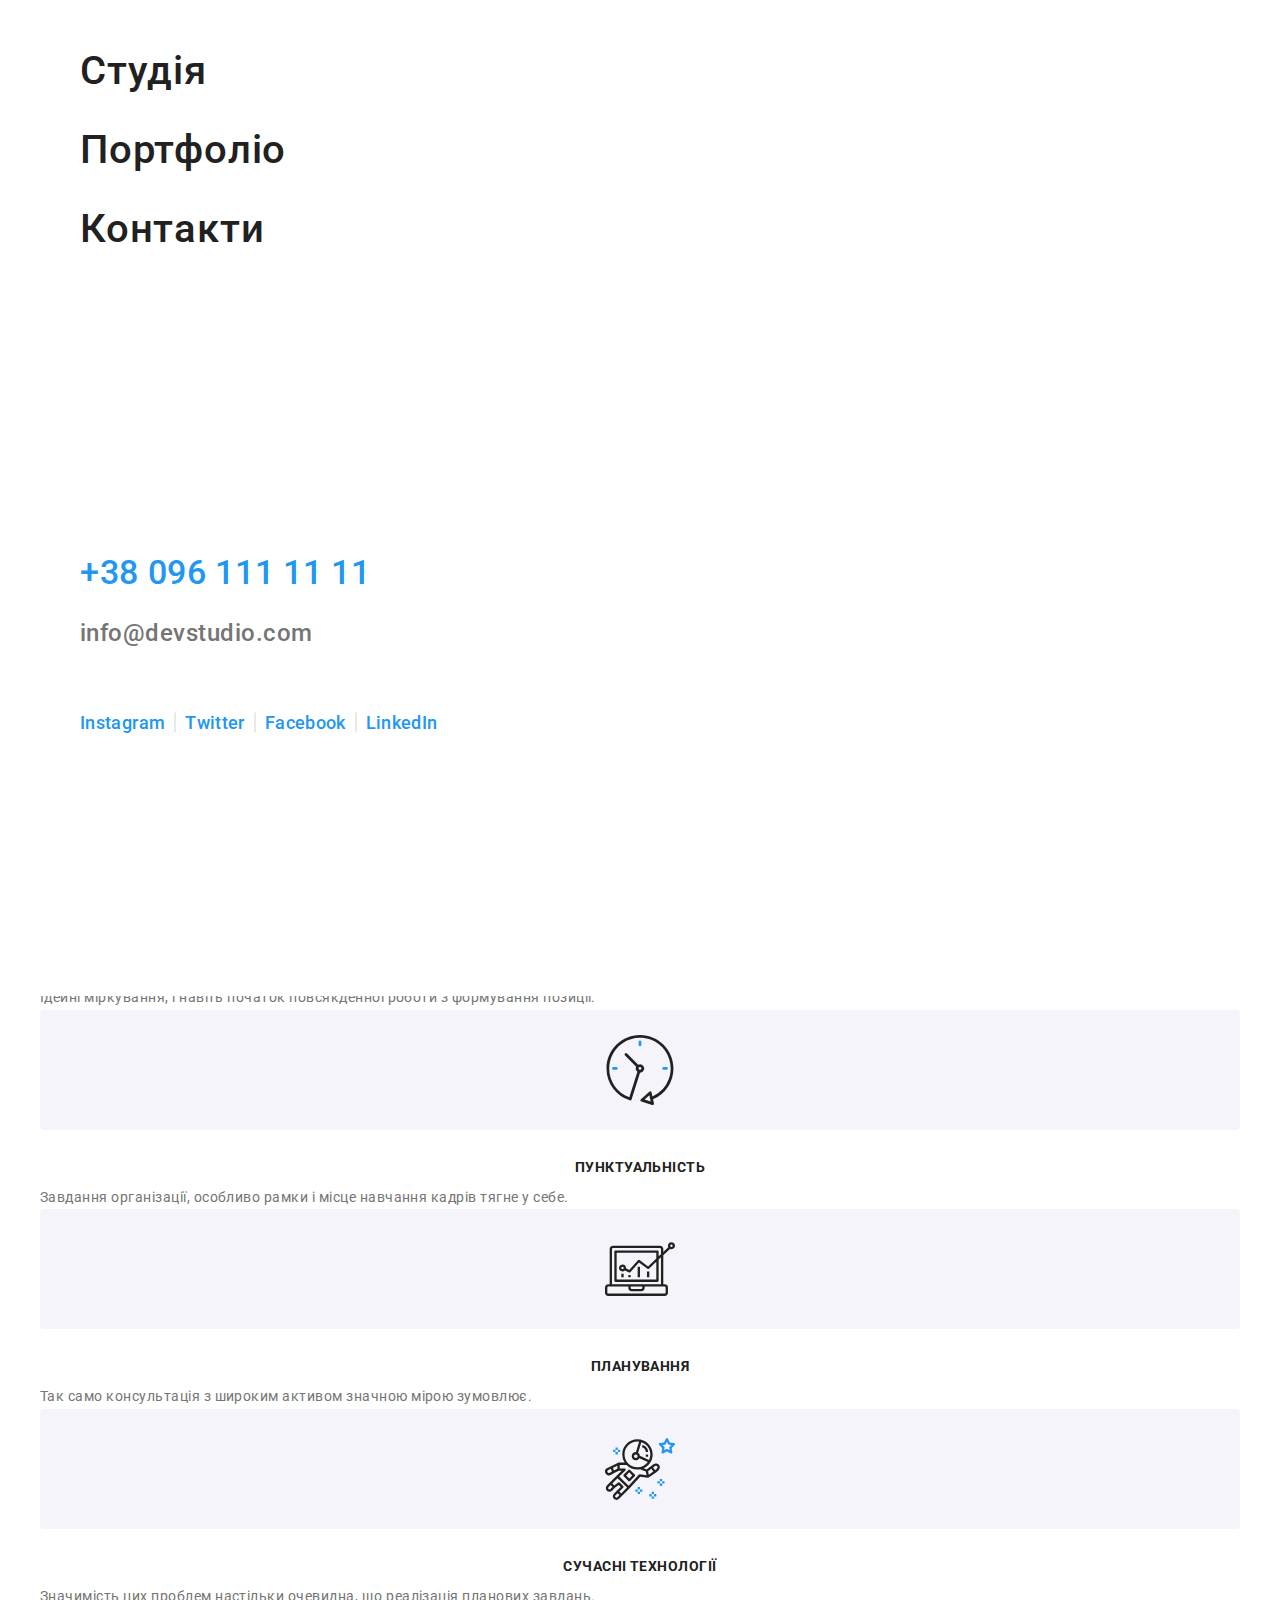
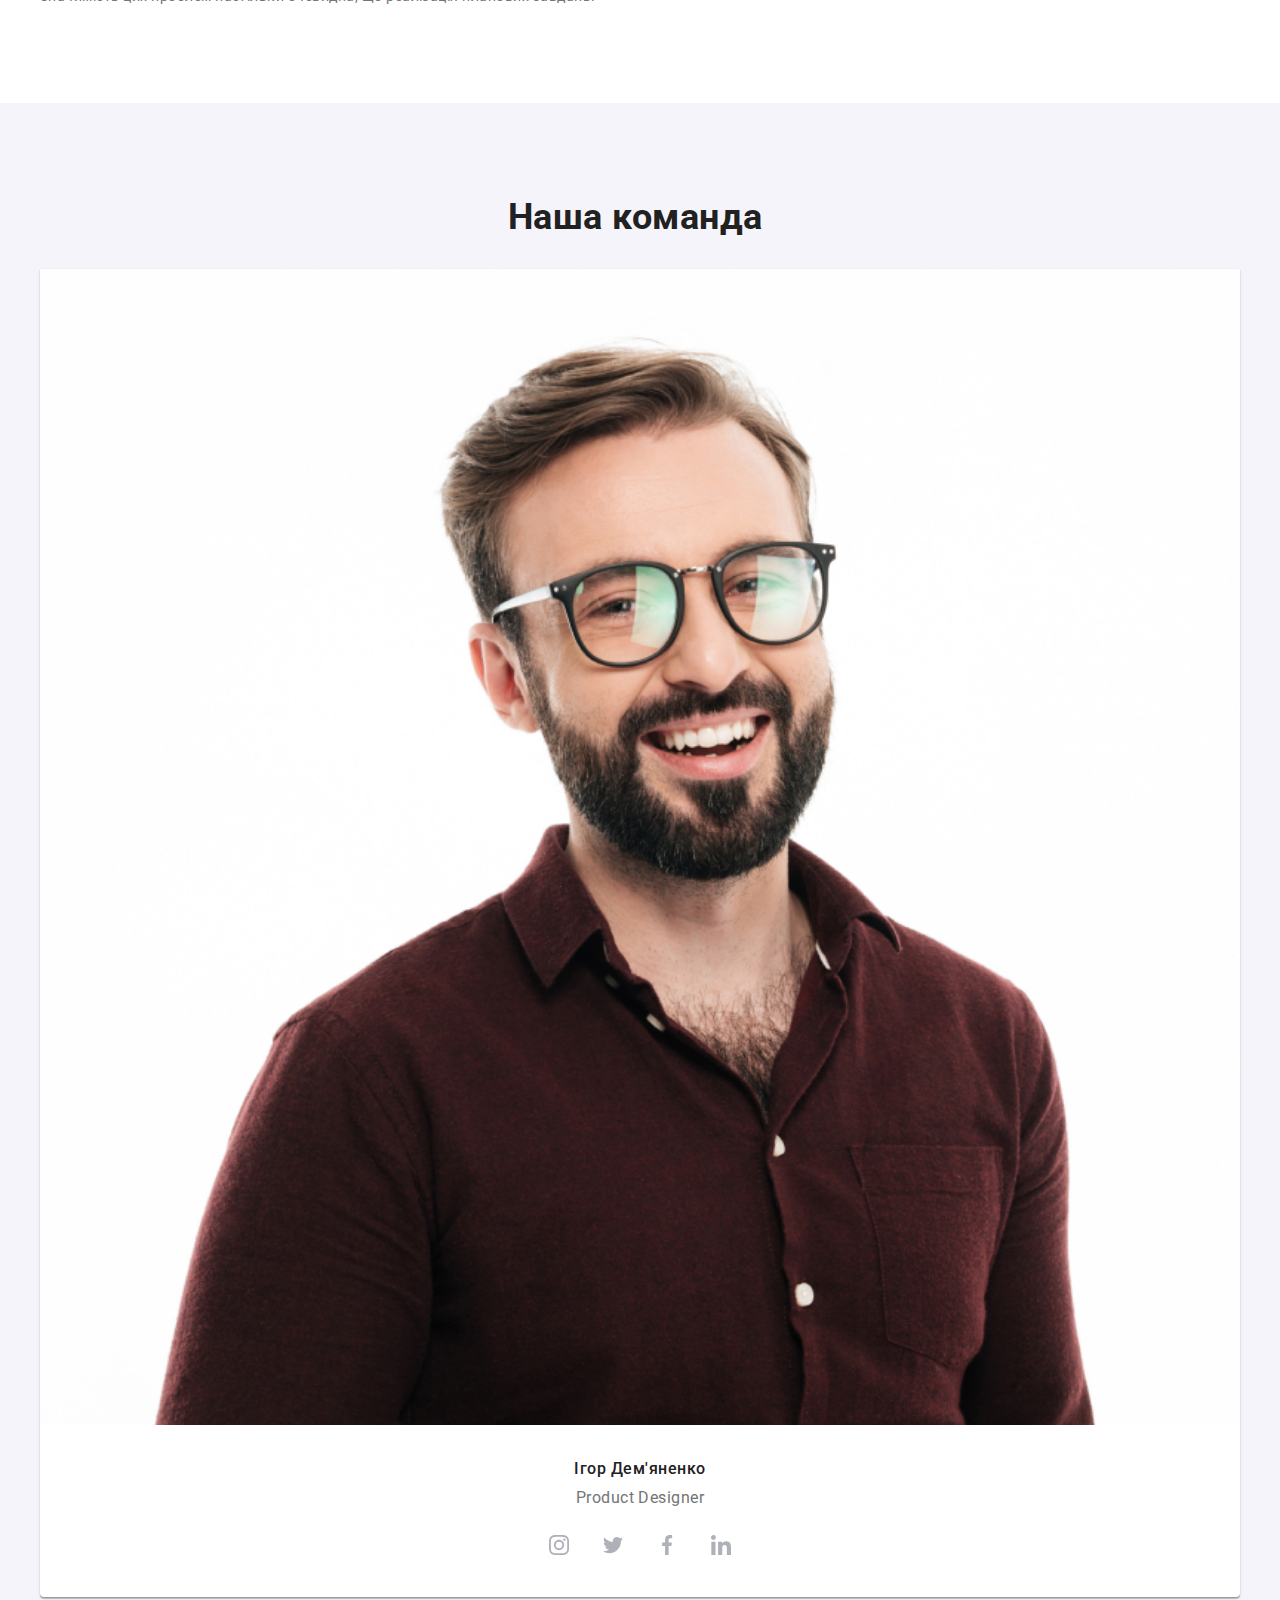
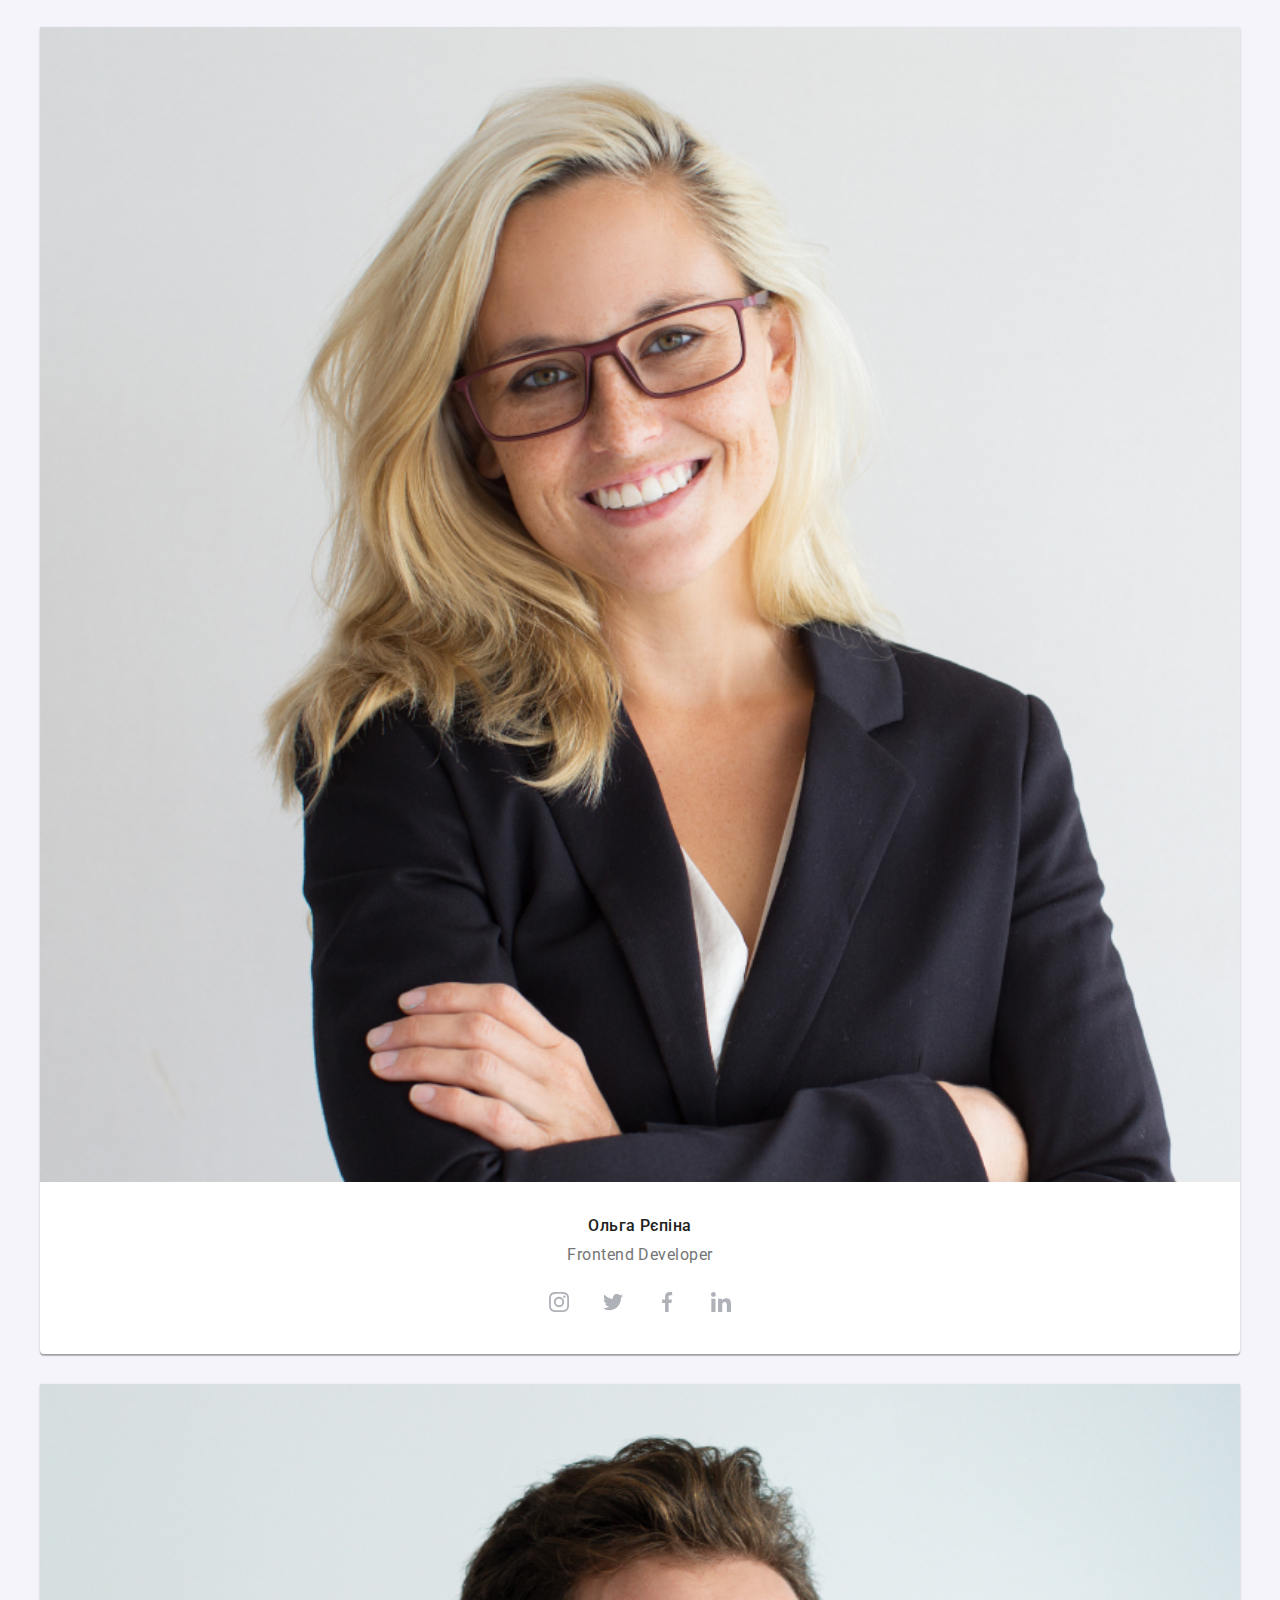
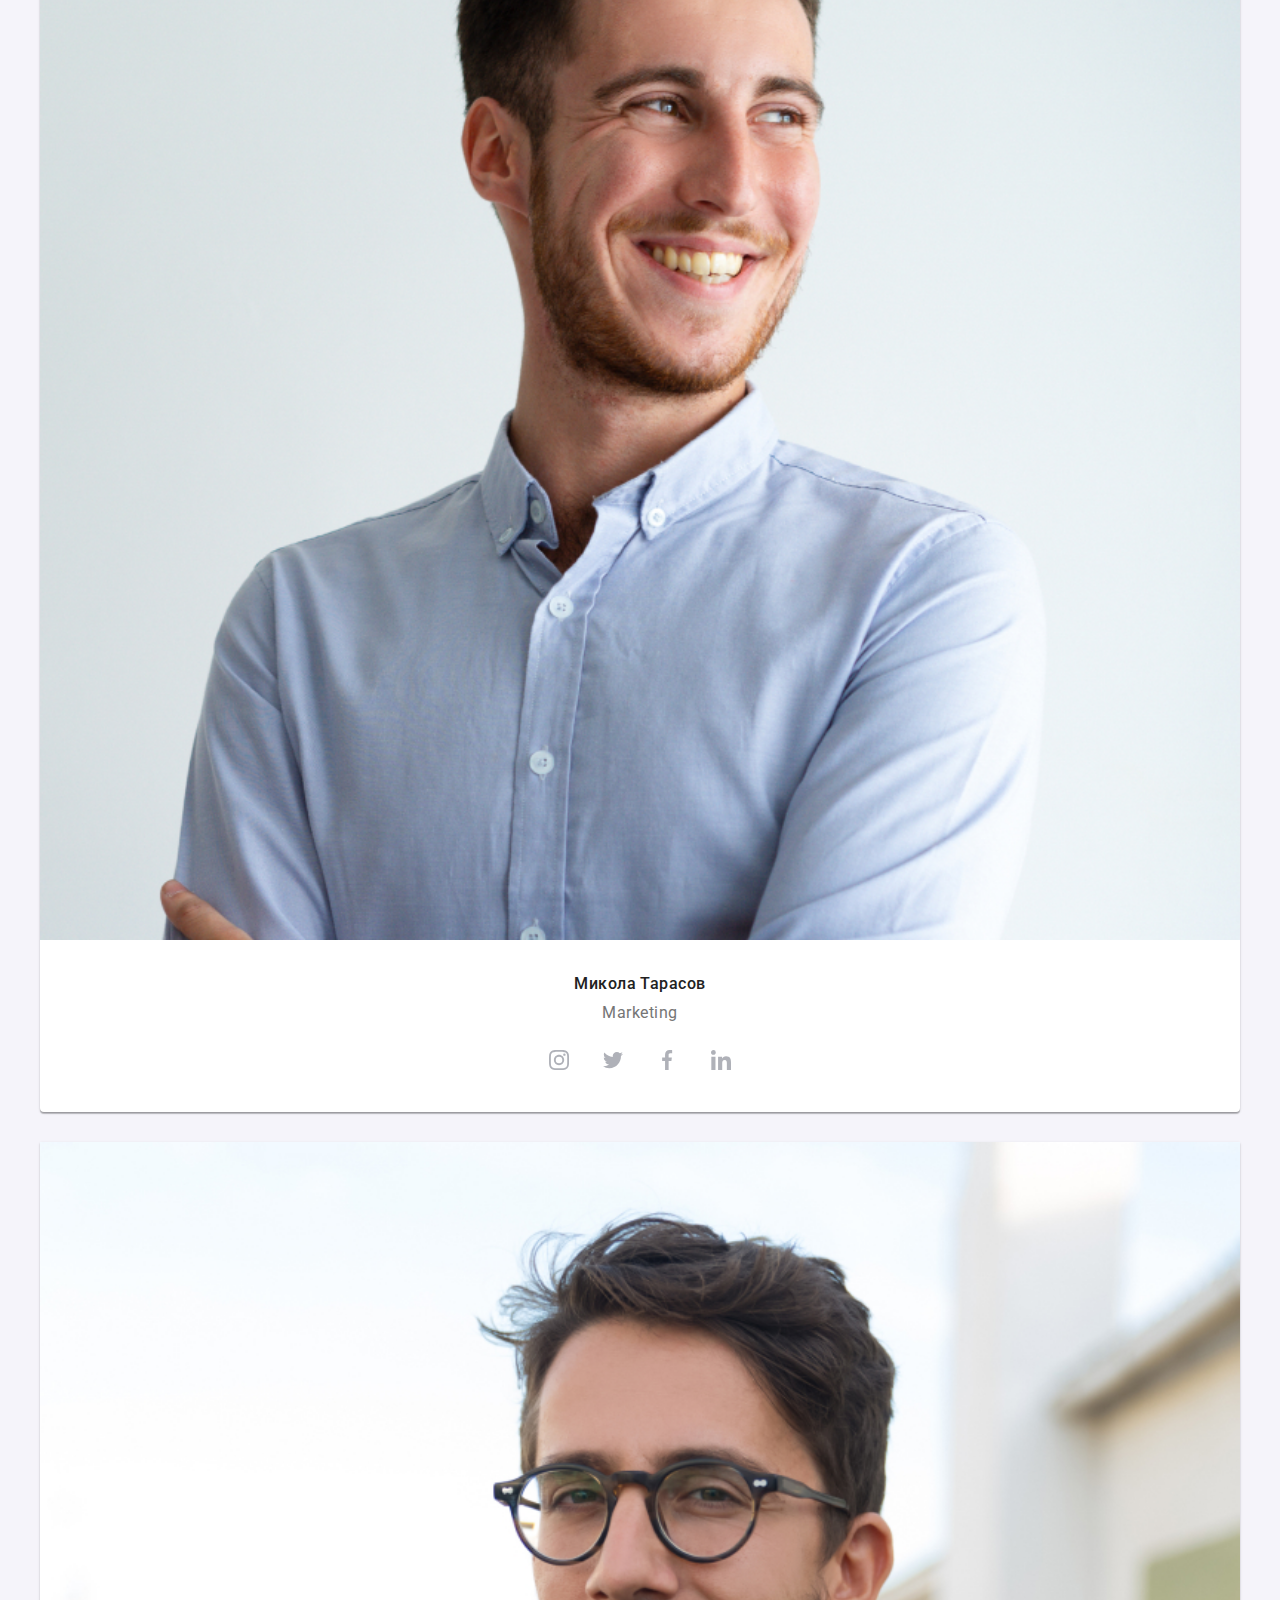
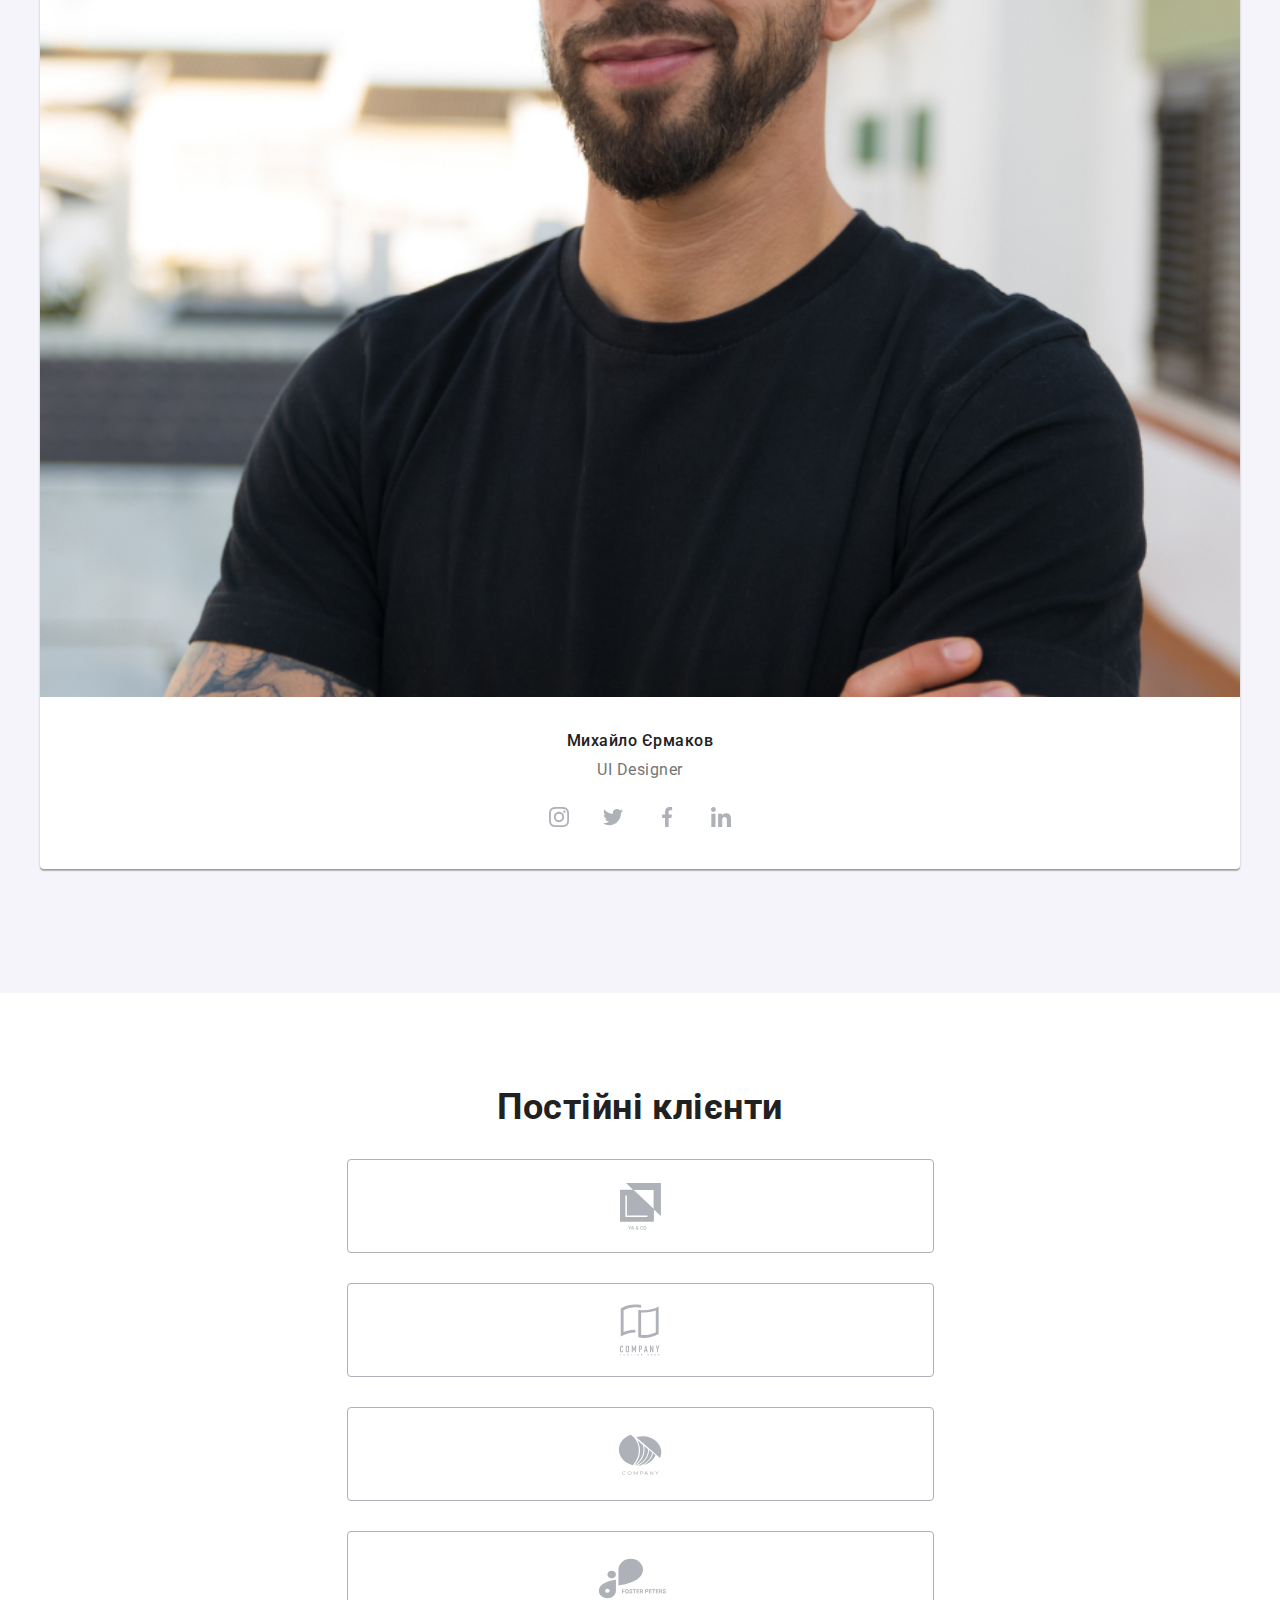
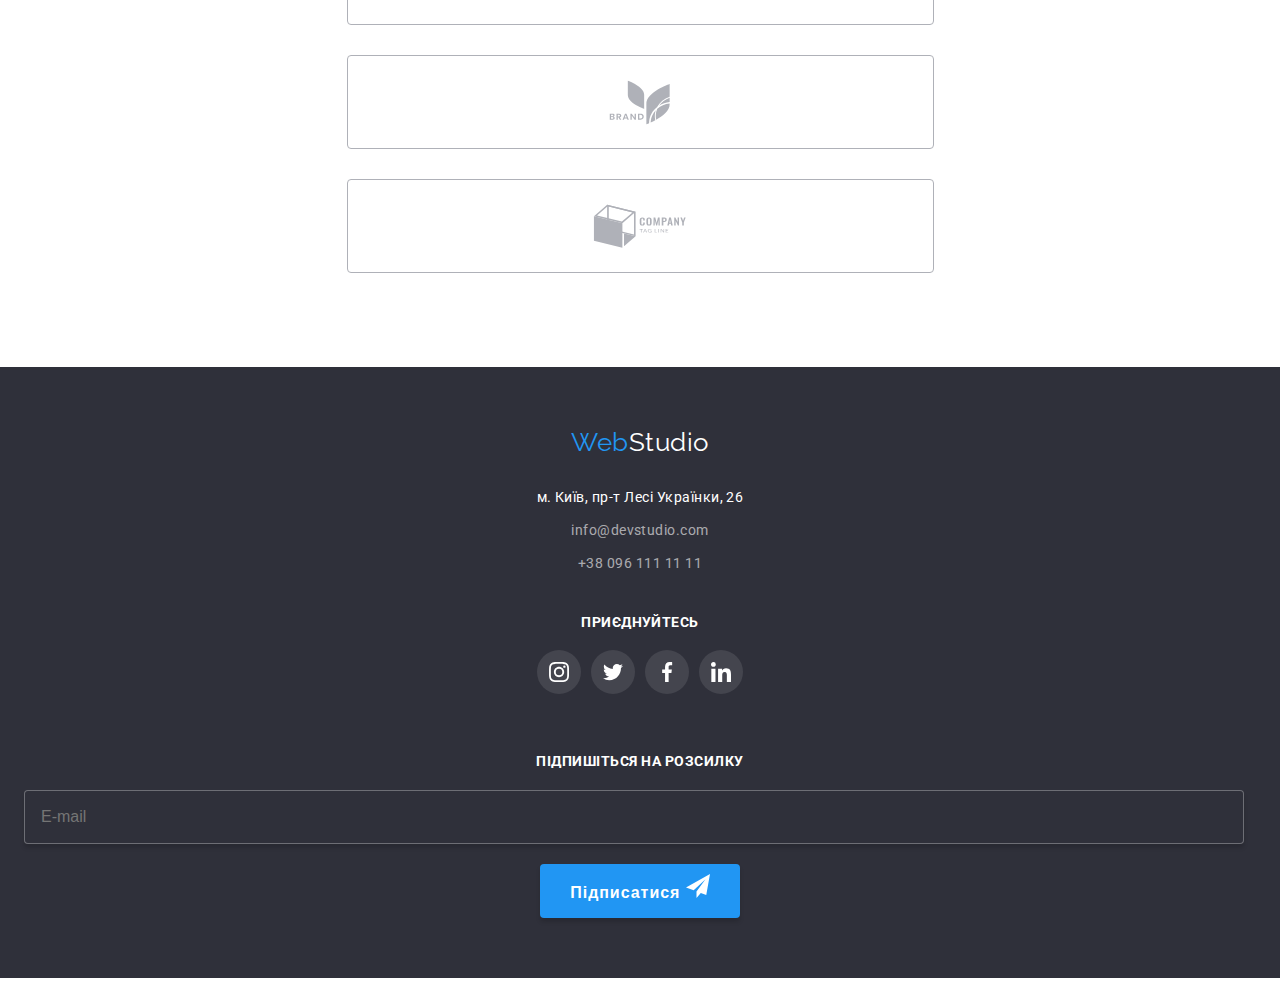
==== index.html @ 8de15dc8 "hw8" ====
<!DOCTYPE html>
<html lang="en">
  <head>
    <meta charset="UTF-8" />
    <meta name="viewport" content="width=device-width, initial-scale=1.0" />
    <meta http-equiv="X-UA-Compatible" content="IE=edge" />
    <meta name="viewport" content="width=device-width, initial-scale=1.0" />
    <title>Web Studio</title>
    <link rel="preconnect" href="https://fonts.googleapis.com" />
    <link rel="preconnect" href="https://fonts.gstatic.com" crossorigin />
    <link
      href="https://fonts.googleapis.com/css2?family=Raleway:wght@700&family=Roboto:wght@400;500;700;900&display=swap"
      rel="stylesheet"
    />
    <link
      rel="stylesheet"
      href="https://cdnjs.cloudflare.com/ajax/libs/modern-normalize/1.1.0/modern-normalize.min.css"
      integrity="sha512-wpPYUAdjBVSE4KJnH1VR1HeZfpl1ub8YT/NKx4PuQ5NmX2tKuGu6U/JRp5y+Y8XG2tV+wKQpNHVUX03MfMFn9Q=="
      crossorigin="anonymous"
      referrerpolicy="no-referrer"
    />
    <link rel="stylesheet" href="./css/main.min.css">
  </head>
  <body>
    <!-- Header-->
    <header class="header container">
      <a href="index.html" class="logo"><span class="logo-span">Web</span>Studio</a>
      <nav class="header-nav">
        <ul class="header-list marker">
          <li class="header-item"><a href="./index.html" class="header-link current">Студія</a></li>
          <li class="header-item"><a href="./portfolio.html" class="header-link">Портфоліо</a></li>
          <li class="header-item"><a href="" class="header-link">Контакти</a></li>
        </ul>
      </nav>
      <div class="header-address">
        <ul class="contacts marker">
          <li class="contacts-list">
            <a href="mailto:info@devstudio.com" class="contacts-link">
              <svg class="contacts-icon envelope" width="16" height="12">
                <use href="./images/icons.svg#icon-envelope"></use>
              </svg>
              info@devstudio.com</a
            >
          </li>
          <li class="contacts-list">
            <a href="tel:+380961111111" class="contacts-link">
              <svg class="contacts-icon smartphone" width="10" height="16">
                <use href="./images/icons.svg#icon-smartphone"></use>
              </svg>
              +38 096 111 11 11
            </a>
          </li>
        </ul>
      </div>

      <button type="button" class="mobile-button-open">
        <svg class="mobile-icon-open" width="19" height="19">
          <use href="./images/icons.svg#mobile-menu"></use>
        </svg>
      </button>

      <!-- MOBILE MENU -->

      <div class="mobile-menu">
        <div class="container">
        <button type="button" class="mobile-button-close">
          <svg class="mobile-icon-open" width="19" height="19">
          <use href="./images/icons.svg#mobile-close"></use>
        </svg>
        </button>
        
        <nav class="mobile-nav">
        <ul class="mobile-list marker">
          <li class="mobile-item"><a href="./index.html" class="mobile-link">Студія</a></li>
          <li class="mobile-item"><a href="./portfolio.html" class="mobile-link">Портфоліо</a></li>
          <li class="mobile-item"><a href="" class="mobile-link">Контакти</a></li>
        </ul>

        <div class="mobile-address">
          <ul class="mobile-contacts marker">
          <li class="mobile-contacts-list">
            <a href="tel:+380961111111" class="mobile-tel-link">
              +38 096 111 11 11
            </a>
          </li>
          <li class="mobile-contacts-list">
            <a href="mailto:info@devstudio.com" class="mobile-email-link">
              info@devstudio.com</a
            >
          </li>
        </ul>
      </div>
  
      <div class="mobile-soc-box">
        <ul class="mobile-soc-list marker">
          <li class="mobile-soc-item">Instagram</li>
          <li class="mobile-soc-item">Twitter</li>
          <li class="mobile-soc-item">Facebook</li>
          <li class="mobile-soc-item">LinkedIn</li>
        </ul>
      </div>
      </div>
  
      </div>
    </header>

    <!--Main-->
    <main>
      <section class="hero">
        <div class="container">
          <h1 class="hero-title">Ефективні рішення для вашого бізнесу</h1>
          <button type="button" class="hero-btn" data-modal-open>Замовити послугу</button>
        </div>
      </section>

      <!--Company's softskills-->
      <h2 class="features-hidden">Наші переваги</h2>
      <section class="features container">
        <ul class="features-list marker">
          <li class="features-item antenna">
            <div class="features-image">
              <svg class="features-icon" width="70" height="70">
                <use href="./images/icons.svg#icon-antenna"></use>
              </svg>
            </div>
            <h3 class="features-title">УВАГА ДО ДЕТАЛЕЙ</h3>
            <p class="features-text">
              Ідейні міркування, і навіть початок повсякденної роботи з формування позиції.
            </p>
          </li>
          <li class="features-item clock">
            <div class="features-image">
              <svg class="features-icon" width="70" height="70">
                <use href="./images/icons.svg#icon-clock"></use>
              </svg>
            </div>
            <h3 class="features-title">ПУНКТУАЛЬНІСТЬ</h3>
            <p class="features-text">
              Завдання організації, особливо рамки і місце навчання кадрів тягне у себе.
            </p>
          </li>
          <li class="features-item diagram">
            <div class="features-image">
              <svg class="features-icon" width="70" height="70">
                <use href="./images/icons.svg#icon-diagram"></use>
              </svg>
            </div>
            <h3 class="features-title">ПЛАНУВАННЯ</h3>
            <p class="features-text">
              Так само консультація з широким активом значною мірою зумовлює.
            </p>
          </li>
          <li class="features-item astronaut">
            <div class="features-image">
              <svg class="features-icon" width="70" height="70">
                <use href="./images/icons.svg#icon-astronaut"></use>
              </svg>
            </div>
            <h3 class="features-title">СУЧАСНІ ТЕХНОЛОГІЇ</h3>
            <p class="features-text">
              Значимість цих проблем настільки очевидна, що реалізація планових завдань.
            </p>
          </li>
        </ul>
      </section>

      <!-- Company's activity -->
      <!-- <section class="activity-section container">
        <h2 class="activity-title">Чим ми займаємося</h2>

        <ul class="activity marker">
          <li class="activity-list">
            <div class="activity-box">
              <img src="./images/img1.jpg" alt="coding man" width="370" />
              <p class="activity-box-text">Десктопні додатки</p>
            </div>
          </li>
          <li class="activity-list">
            <div class="activity-box">
              <img src="./images/img2.jpg" alt="man is handing a phone" width="370" />
              <p class="activity-box-text">Мобільні додатки</p>
            </div>
          </li>
          <li class="activity-list">
            <div class="activity-box">
              <img src="./images/img3.jpg" alt="man is drawing on notapad" width="370" />
              <p class="activity-box-text">Дизайнерські рішення</p>
            </div>
          </li>
        </ul>
      </section> -->

      <!-- Company's team-->
      <section class="team">
        <div class="container">
          <h2 class="team-title">Наша команда</h2>
          <ul class="team-list marker">
            <li class="team-item">
              <img src="./images/box1.jpg" alt="Ігор Дем'яненко" width="270" />
              <h3 class="team-member">Ігор Дем'яненко</h3>
              <p class="team-role">Product Designer</p>

              <ul class="team-soc-list marker">
                <li class="team-soc-items">
                  <a href="#" class="team-soc-link">
                    <svg class="team-soc-icons" width="20" height="20">
                      <use href="./images/icons.svg#icon-instagram"></use>
                    </svg>
                  </a>
                </li>
                <li class="team-soc-items">
                  <a href="#" class="team-soc-link">
                    <svg class="team-soc-icons" width="20" height="20">
                      <use href="./images/icons.svg#icon-twitter"></use>
                    </svg>
                  </a>
                </li>
                <li class="team-soc-items">
                  <a href="#" class="team-soc-link">
                    <svg class="team-soc-icons" width="20" height="20">
                      <use href="./images/icons.svg#icon-facebook"></use>
                    </svg>
                  </a>
                </li>
                <li class="team-soc-items">
                  <a href="#" class="team-soc-link">
                    <svg class="team-soc-icons" width="20" height="20">
                      <use href="./images/icons.svg#icon-linkedin"></use>
                    </svg>
                  </a>
                </li>
              </ul>
            </li>
            <li class="team-item">
              <img src="./images/box2.jpg" alt="Ольга Рєпіна" width="270" />
              <h3 class="team-member">Ольга Рєпіна</h3>
              <p class="team-role">Frontend Developer</p>

              <ul class="team-soc-list marker">
                <li class="team-soc-items">
                  <a href="#" class="team-soc-link">
                    <svg class="team-soc-icons" width="20" height="20">
                      <use href="./images/icons.svg#icon-instagram"></use>
                    </svg>
                  </a>
                </li>
                <li class="team-soc-items">
                  <a href="#" class="team-soc-link">
                    <svg class="team-soc-icons" width="20" height="20">
                      <use href="./images/icons.svg#icon-twitter"></use>
                    </svg>
                  </a>
                </li>
                <li class="team-soc-items">
                  <a href="#" class="team-soc-link">
                    <svg class="team-soc-icons" width="20" height="20">
                      <use href="./images/icons.svg#icon-facebook"></use>
                    </svg>
                  </a>
                </li>
                <li class="team-soc-items">
                  <a href="#" class="team-soc-link">
                    <svg class="team-soc-icons" width="20" height="20">
                      <use href="./images/icons.svg#icon-linkedin"></use>
                    </svg>
                  </a>
                </li>
              </ul>
            </li>
            <li class="team-item">
              <img src="./images/box3.jpg" alt="Микола Тарасов" width="270" />
              <h3 class="team-member">Микола Тарасов</h3>
              <p class="team-role">Marketing</p>

              <ul class="team-soc-list marker">
                <li class="team-soc-items">
                  <a href="#" class="team-soc-link">
                    <svg class="team-soc-icons" width="20" height="20">
                      <use href="./images/icons.svg#icon-instagram"></use>
                    </svg>
                  </a>
                </li>
                <li class="team-soc-items">
                  <a href="#" class="team-soc-link">
                    <svg class="team-soc-icons" width="20" height="20">
                      <use href="./images/icons.svg#icon-twitter"></use>
                    </svg>
                  </a>
                </li>
                <li class="team-soc-items">
                  <a href="#" class="team-soc-link">
                    <svg class="team-soc-icons" width="20" height="20">
                      <use href="./images/icons.svg#icon-facebook"></use>
                    </svg>
                  </a>
                </li>
                <li class="team-soc-items">
                  <a href="#" class="team-soc-link">
                    <svg class="team-soc-icons" width="20" height="20">
                      <use href="./images/icons.svg#icon-linkedin"></use>
                    </svg>
                  </a>
                </li>
              </ul>
            </li>
            <li class="team-item">
              <img src="./images/box4.jpg" alt="Михайло Єрмаков" width="270" />
              <h3 class="team-member">Михайло Єрмаков</h3>
              <p class="team-role">UI Designer</p>

              <ul class="team-soc-list marker">
                <li class="team-soc-items">
                  <a href="#" class="team-soc-link">
                    <svg class="team-soc-icons" width="20" height="20">
                      <use href="./images/icons.svg#icon-instagram"></use>
                    </svg>
                  </a>
                </li>
                <li class="team-soc-items">
                  <a href="#" class="team-soc-link">
                    <svg class="team-soc-icons" width="20" height="20">
                      <use href="./images/icons.svg#icon-twitter"></use>
                    </svg>
                  </a>
                </li>
                <li class="team-soc-items">
                  <a href="#" class="team-soc-link">
                    <svg class="team-soc-icons" width="20" height="20">
                      <use href="./images/icons.svg#icon-facebook"></use>
                    </svg>
                  </a>
                </li>
                <li class="team-soc-items">
                  <a href="#" class="team-soc-link">
                    <svg class="team-soc-icons" width="20" height="20">
                      <use href="./images/icons.svg#icon-linkedin"></use>
                    </svg>
                  </a>
                </li>
              </ul>
            </li>
          </ul>
        </div>
      </section>
      <section class="client">
        <div class="container">
          <h2 class="client-title">Постійні клієнти</h2>
          <ul class="client-list marker">
            <li class="client-item">
              <a href="#" class="client-link">
                <svg class="client-icon" width="41" height="47">
                  <use href="./images/icons.svg#icon-company1"></use>
                </svg>
              </a>
            </li>
            <li class="client-item">
              <a href="#" class="client-link">
                <svg class="client-icon" width="40" height="52">
                  <use href="./images/icons.svg#icon-company2"></use>
                </svg>
              </a>
            </li>
            <li class="client-item">
              <a href="#" class="client-link">
                <svg class="client-icon" width="44" height="41">
                  <use href="./images/icons.svg#icon-company3"></use>
                </svg>
              </a>
            </li>
            <li class="client-item">
              <a href="#" class="client-link">
                <svg class="client-icon" width="85" height="41">
                  <use href="./images/icons.svg#icon-company4"></use>
                </svg>
              </a>
            </li>
            <li class="client-item">
              <a href="#" class="client-link">
                <svg class="client-icon" width="62" height="45">
                  <use href="./images/icons.svg#icon-company5"></use>
                </svg>
              </a>
            </li>
            <li class="client-item">
              <a href="#" class="client-link">
                <svg class="client-icon" width="94" height="44">
                  <use href="./images/icons.svg#icon-company6"></use>
                </svg>
              </a>
            </li>
          </ul>
        </div>
      </section>
    </main>

    <!-- Footer-->
    <footer class="footer">
      <div class="container">
        <div class="address">
          <a href="index.html" class="footer-logo"><span class="logo-span">Web</span>Studio</a>

          
          <address class="address-title">
            <ul class="address-list marker">
              <li class="address-item">
                <a
                  href="https://www.google.com/maps/place/бульвар+Лесі+Українки,+26,+Київ,+02000/@50.4265807,30.5361971,17z/data=!3m1!4b1!4m5!3m4!1s0x40d4cf0e033ecbe9:0x57a4dffefec77da0!8m2!3d50.4265807!4d30.5383858"
                  rel="noopener noreferrer nofollow"
                  class="address-map"
                  target="_blank"
                  >м. Київ, пр-т Лесі Українки, 26</a
                >
              </li>
              <li class="address-item">
                <a href="mailto:info@devstudio.com" class="address-link">info@devstudio.com</a>
              </li>
              <li class="address-item">
                <a href="tel:+380961111111" class="address-link">+38 096 111 11 11</a>
              </li>
            </ul>
          </address>
        </div>

        <div class="social">
          <h3 class="social-title">Приєднуйтесь</h3>

          <ul class="social-list marker">
            <li class="social-items">
              <a href="#" class="social-link">
                <svg class="social-icons" width="20" height="20">
                  <use href="./images/icons.svg#icon-instagram"></use>
                </svg>
              </a>
            </li>
            <li class="social-items">
              <a href="#" class="social-link">
                <svg class="social-icons" width="20" height="20">
                  <use href="./images/icons.svg#icon-twitter"></use>
                </svg>
              </a>
            </li>
            <li class="social-items">
              <a href="#" class="social-link">
                <svg class="social-icons" width="20" height="20">
                  <use href="./images/icons.svg#icon-facebook"></use>
                </svg>
              </a>
            </li>
            <li class="social-items">
              <a href="#" class="social-link">
                <svg class="social-icons" width="20" height="20">
                  <use href="./images/icons.svg#icon-linkedin"></use>
                </svg>
              </a>
            </li>
          </ul>
        </div>
        <form action="" class="form">
          <label for="sendemail" class="footer-label">Підпишіться на розсилку</label>
          <div class="form-box">
            <input type="text" name="e-mail" id="sendemail" placeholder="E-mail" class="footer-input" />
            <button type="button" class="footer-form-btn">
              Підписатися
              <svg class="footer-soc-icons" width="24" height="24">
                <use href="./images/icons.svg#icon-icon-send"></use>
              </svg>
            </button>
          </div>
        </form>
      </div>
    </footer>

    <div class="backdrop is-hidden" data-modal>
      <div class="modal">
        <h2 class="modal-title">Залиште свої дані, ми вам передзвонимо</h2>
        <form action="" class="modal-form">
          <label for="name" class="modal-label">Ім'я</label>
          <div class="modal-input-box">
          <input type="text" name="name" id="name" class="modal-input" />
          <svg width="18" height="18" class="modal-icon">
            <use href="./images/icons.svg#icon-modal-person"></use>
          </svg>
          </div>

          <label for="tel" class="modal-label">Телефон</label>
          <div class="modal-input-box">
          <input type="tel" name="tel" id="tel" class="modal-input" />
          <svg width="18" height="18" class="modal-icon">
            <use href="./images/icons.svg#icon-modal-phone"></use>
          </svg>
          </div>

          <label for="email" class="modal-label">Пошта</label>
          <div class="modal-input-box">
          <input type="email" name="email" id="email" class="modal-input" />
          <svg width="18" height="18" class="modal-icon">
            <use href="./images/icons.svg#icon-modal-email"></use>
          </svg>
          </div>

          <label for="comment" class="modal-label">Коментар</label>
          <textarea
            name="comment"
            id="comment"
            class="modal-textarea"
            placeholder="Введіть текст"
          ></textarea>

          <input type="checkbox" id="checkbox" name="checkbox" class="modal-checkbox"/>
          <label for="checkbox" class="modal-checkbox-label">
          <span class="modal-checkbox-icon">
            <svg width="11" height="8">
              <use href="./images/icons.svg#icon-modal-apply" ></use>
            </svg>
          </span> Погоджуюся з розсилкою та приймаю <div class="checkbox-underline"><a href="index.html" target="_blank" class="modal-link">Умови договору</a></div></label>
          <button type="submit" class="modal-btn">Відправити</button>
        </form>

        <button type="button" class="modal-close" data-modal-close>
          <svg width="11" height="11" class="modal-close-icon">
            <use href="./images/icons.svg#icon-Vector"></use>
          </svg>
        </button>
      </div>
    </div>

    <script src="./js/modal.js"></script>
  </body>
</html>
---- css/main.min.css ----
body{max-width:1600px;margin-right:auto;margin-left:auto;color:var(--font-color);background-color:var(--main-color);font-family:Roboto,sans-serif;letter-spacing:.03em}.marker{list-style:none}img{width:100%;height:auto}.main{border-top:1px solid #ececec}.section{padding-top:94px;padding-bottom:94px}h1,h2,h3,h4,h5,h6,ul,p{margin-top:0;margin-bottom:0;padding:0}:root{--header-color: #000000;--font-color: #212121;--text-color: #757575;--main-color: #ffffff;--logo-color: #2196f3;--footer-color: #2f303a}.container{width:100%;padding:0 15px;margin-left:auto;margin-right:auto}@media screen and (min-width: 480px){.container{width:480px}}@media screen and (min-width: 768px){.container{width:768px}}@media screen and (min-width: 1200px){.container{width:1200px}}@-webkit-keyframes slidein{0%{transform:scale(1)}50%{transform:scale(0.95)}100%{transform:scale(1)}}@keyframes slidein{0%{transform:scale(1)}50%{transform:scale(0.95)}100%{transform:scale(1)}}.mobile-button-open{margin-left:auto;background-color:rgba(0,0,0,0);border:0}.mobile-button-close{position:absolute;top:3%;right:3%;background-color:rgba(0,0,0,0);fill:#212121;border:0}.mobile-button-close:focus,.mobile-button-close:hover{fill:#2196f3}.mobile-menu{position:fixed;width:100vw;height:100vh;top:0;left:0;right:0;padding-right:83px;padding-left:40px;padding-top:48px;padding-bottom:48px;background-color:#fff}.mobile-menu .container{display:block;height:100%;padding:0}.mobile-list{margin-bottom:306px}.mobile-item{margin-bottom:32px}.mobile-link{font-style:normal;font-weight:500;font-size:40px;line-height:1.17;letter-spacing:.02em;color:#212121;text-decoration:none}.mobile-link:focus,.mobile-link:hover{color:#2196f3}.mobile-address{margin-bottom:64px}.mobile-contacts-list:not(:last-child){margin-bottom:32px}.mobile-tel-link,.mobile-email-link{text-decoration:none;font-style:normal;font-weight:500;font-size:34px;line-height:.85;letter-spacing:.02em;color:#2196f3}.mobile-email-link{font-size:24px;line-height:1.16;color:#757575}.mobile-soc-list{position:relative;display:flex}.mobile-soc-item{font-style:normal;font-weight:500;font-size:18px;line-height:1.22;letter-spacing:.02em;color:#2196f3}.mobile-soc-item:not(:last-child){margin-right:20px}.mobile-soc-item:not(:last-child):after{content:"";transform:rotate(90deg);position:absolute;bottom:52%;height:1px;width:20px;background-color:rgba(33,33,33,.2)}.logo{padding-top:24px;padding-bottom:25px;color:var(--header-color);text-decoration:none;font-family:Raleway;font-size:26px;line-height:1.19}.logo-span{color:var(--logo-color)}.footer{background-color:var(--footer-color);padding-top:60px;padding-bottom:60px}.footer-logo{display:flex;justify-content:center;margin-bottom:28px;color:var(--main-color);text-decoration:none;font-family:Raleway;font-size:26px;line-height:1.19}.social{display:flex;flex-direction:column;align-items:center;margin-bottom:60px}.social-title{margin-bottom:20px;font-weight:700;font-size:14px;line-height:1.14;text-transform:uppercase;color:var(--main-color)}.social-list{display:flex;align-items:center}.social-items{width:44px;height:44px}.social-items:not(:last-child){margin-right:10px}.social-link{display:flex;justify-content:center;align-items:center;width:100%;height:100%;fill:var(--main-color);border-radius:50%;background-color:rgba(255,255,255,.1);transition:250ms cubic-bezier(0.4, 0, 0.2, 1)}.social-link:hover{background-color:var(--logo-color);transition:250ms cubic-bezier(0.4, 0, 0.2, 1)}.address{margin-bottom:30px}.address-list{display:flex;flex-direction:column;align-items:center}.address-map,.address-link{display:flex;font-style:normal;text-decoration:none;font-weight:400;font-size:14px;line-height:1.7;margin-bottom:9px;color:var(--main-color);transition:250ms cubic-bezier(0.4, 0, 0.2, 1)}.address-map:hover,.address-link:hover,.address-map:focus,.address-link:focus{color:var(--logo-color);transition:250ms cubic-bezier(0.4, 0, 0.2, 1)}.address-link{color:rgba(255,255,255,.6)}.form{display:flex;flex-direction:column;align-items:center}.footer-label{display:inline-block;font-style:normal;font-weight:700;font-size:14px;line-height:1.14;text-transform:uppercase;margin-bottom:20px;color:var(--main-color)}.form-box{display:flex;align-items:center;flex-direction:column;width:100%}.footer-input{height:50px;width:100%;padding-left:16px;margin-right:12px;font-style:normal;font-weight:400;font-size:16px;line-height:.8;border:1px solid rgba(255,255,255,.3);box-shadow:0px 4px 4px rgba(0,0,0,.15);border-radius:4px;background-color:var(--footer-color);color:rgba(255,255,255,.6);margin-bottom:20px}.footer-form-btn{padding:10px 28px;width:200px;font-style:normal;font-weight:700;font-size:16px;line-height:1.8;letter-spacing:.06em;box-shadow:0px 4px 4px rgba(0,0,0,.15);border-radius:4px;border:0;background-color:var(--logo-color);color:var(--main-color);fill:var(--main-color);transition:250ms cubic-bezier(0.4, 0, 0.2, 1);cursor:pointer}.footer-form-btn:hover,.footer-form-btn:focus{background-color:var(--main-color);color:var(--header-color);fill:var(--header-color);-webkit-animation-name:slidein;animation-name:slidein;-webkit-animation-duration:2000ms;animation-duration:2000ms;-webkit-animation-iteration-count:infinite;animation-iteration-count:infinite;transition:250ms cubic-bezier(0.4, 0, 0.2, 1)}.backdrop{position:fixed;width:100%;height:100%;top:0;left:0;background-color:rgba(0,0,0,.2);opacity:1;transition:250ms cubic-bezier(0.4, 0, 0.2, 1)}.backdrop.is-hidden .modal{transform:translate(-50%, -50%) translateY(250px);transition:500ms}.backdrop.is-hidden{opacity:0;visibility:hidden;pointer-events:none}.modal{position:absolute;width:528px;height:581px;padding:40px;top:50%;left:50%;transform:translate(-50%, -50%);transition:500ms;background-color:var(--main-color);box-shadow:0px 1px 3px rgba(0,0,0,.12),0px 1px 1px rgba(0,0,0,.14),0px 2px 1px rgba(0,0,0,.2);border-radius:4px;display:flex;flex-direction:column}.modal-title{margin-bottom:20px;font-style:normal;font-weight:700;font-size:20px;line-height:1.15;text-align:center;color:var(--font-color)}.modal-label{display:inline-block;font-style:normal;font-weight:400;font-size:12px;line-height:1.16;letter-spacing:.01em;margin-bottom:4px;color:var(--text-color)}.modal-input{width:100%;height:40px;margin-bottom:10px;padding-left:42px;font-size:14px;font-style:normal;font-weight:400;border:1px solid rgba(33,33,33,.2);border-radius:4px;transition:250ms cubic-bezier(0.4, 0, 0.2, 1);outline:rgba(0,0,0,0)}.modal-input:focus{border-color:var(--logo-color);transition:250ms cubic-bezier(0.4, 0, 0.2, 1)}.modal-input:focus+.modal-icon{fill:var(--logo-color);transition:250ms cubic-bezier(0.4, 0, 0.2, 1)}.modal-input-box{position:relative;width:100%}.modal-icon{left:0;top:5%;position:absolute;margin-left:12px;transform:translateY(50%)}.modal-link{margin-left:7px;font-size:14px;line-height:1.16;letter-spacing:.01em;text-decoration:none;color:var(--logo-color)}.modal-link::after{position:absolute;content:"";background-color:var(--logo-color);width:95%;height:1px;bottom:5%;left:5%}.modal-checkbox{position:absolute;width:1px;height:1px;margin:-1px;border:0;padding:0;white-space:nowrap;-webkit-clip-path:inset(100%);clip-path:inset(100%);clip:rect(0 0 0 0);overflow:hidden}.modal-checkbox:checked+.modal-checkbox-label>span{border:none;background-color:var(--logo-color)}.modal-checkbox:checked+.modal-checkbox-label>span svg{fill:var(--main-color);transition:250ms}.modal-checkbox-label{display:flex;justify-content:center;font-size:14px;color:var(--text-color);margin-bottom:30px}.modal-checkbox-icon{display:flex;justify-content:center;align-items:center;width:16px;height:15px;margin-right:7px;border:2px solid var(--font-color);border-radius:2px}.modal-checkbox-icon svg{fill:rgba(0,0,0,0)}.modal-btn{position:relative;overflow:hidden;display:block;margin:0 auto;padding:10px 52px;font-style:normal;font-weight:700;font-size:16px;line-height:1.8;letter-spacing:.06em;box-shadow:0px 4px 4px rgba(0,0,0,.15);border-radius:4px;border:0;background-color:var(--logo-color);color:var(--main-color);transition:250ms cubic-bezier(0.4, 0, 0.2, 1);cursor:pointer}.modal-btn:focus,.modal-btn:hover{background-color:var(--main-color);color:var(--header-color);transition:250ms cubic-bezier(0.4, 0, 0.2, 1)}.modal-textarea{display:inline-block;height:96px;width:100%;padding:12px 16px;resize:none;margin-bottom:20px;font-size:14px;border:1px solid rgba(33,33,33,.2);transition:250ms cubic-bezier(0.4, 0, 0.2, 1);border-radius:4px;outline:rgba(0,0,0,0)}.modal-textarea:focus{border-color:var(--logo-color);transition:250ms cubic-bezier(0.4, 0, 0.2, 1)}.modal-close{display:flex;justify-content:center;align-items:center;position:absolute;top:10px;right:10px;width:30px;height:30px;border:1px solid rgba(0,0,0,.1);border-radius:50%;background-color:rgba(0,0,0,0);transition:250ms cubic-bezier(0.4, 0, 0.2, 1);cursor:pointer}.modal-close:hover{fill:var(--logo-color);transition:250ms cubic-bezier(0.4, 0, 0.2, 1)}textarea::-moz-placeholder{font-style:normal;font-weight:400;font-size:12px;line-height:1.6;letter-spacing:.01em;color:rgba(117,117,117,.5)}textarea:-ms-input-placeholder{font-style:normal;font-weight:400;font-size:12px;line-height:1.6;letter-spacing:.01em;color:rgba(117,117,117,.5)}textarea::placeholder{font-style:normal;font-weight:400;font-size:12px;line-height:1.6;letter-spacing:.01em;color:rgba(117,117,117,.5)}.checkbox-underline{position:relative}.contacts{display:flex;align-items:center;gap:40px}.contacts-link{display:flex;align-items:center;padding-top:32px;padding-bottom:32px;color:var(--text-color);font-style:normal;text-decoration:none;font-weight:500;font-size:14px;line-height:1.14;letter-spacing:.02em;transition:250ms cubic-bezier(0.4, 0, 0.2, 1)}.contacts-link:hover,.contacts-link:focus{color:var(--logo-color);transition:250ms cubic-bezier(0.4, 0, 0.2, 1)}.contacts-icon{margin-right:10px;fill:currentColor}.hero{background-image:linear-gradient(rgba(47, 48, 58, 0.4), rgba(47, 48, 58, 0.4)),url("../images/Hero-jpg.jpg");background-repeat:no-repeat;background-size:cover;background-position:center;background-color:var(--footer-color);text-align:center;padding-bottom:200px}.hero-title{color:var(--main-color);font-weight:900;font-size:26px;line-height:1.36;letter-spacing:.06em;text-transform:uppercase;width:100%;margin-left:auto;margin-right:auto;margin-bottom:30px;padding-top:200px}.hero-btn{padding:10px 24px;color:var(--main-color);background-color:var(--logo-color);border:0;border-radius:4px;font-weight:700;font-size:16px;line-height:1.9;letter-spacing:.06em;transition:250ms cubic-bezier(0.4, 0, 0.2, 1)}.hero-btn:hover,.hero-btn:focus{color:var(--font-color);background-color:var(--main-color);cursor:pointer}.features{padding-top:94px;padding-bottom:94px}.features-list{gap:30px}.features-image{display:flex;justify-content:center;align-items:center;height:120px;margin-bottom:30px;fill:currentColor;background-color:#f5f4fa;border-radius:4px}.features-title{text-align:center;margin-bottom:10px;font-size:14px;line-height:1.14;text-transform:uppercase}.features-text{color:var(--text-color);font-size:14px;line-height:1.71}.features-hidden{position:absolute;width:1px;height:1px;margin:-1px;border:0;padding:0;white-space:nowrap;-webkit-clip-path:inset(100%);clip-path:inset(100%);clip:rect(0 0 0 0);overflow:hidden}.activity{display:flex;justify-content:space-between}.activity-section{padding-bottom:94px}.activity-title{width:366px;margin-right:auto;margin-left:auto;margin-bottom:50px;font-size:36px;line-height:1.16}.activity-box{position:relative;display:flex;justify-content:center}.activity-box-text{font-weight:700;font-size:14px;line-height:1.14;text-align:center;text-transform:uppercase;position:absolute;bottom:0;padding-top:27px;padding-bottom:27px;width:100%;color:var(--main-color);background-color:rgba(47,48,58,.8)}.team-title{width:264px;margin-right:auto;margin-left:auto;margin-bottom:30px;color:var(--font-color);font-size:36px;line-height:1.16}.team{padding-top:94px;padding-bottom:94px;background-color:#f5f4fa}.team-item{padding-bottom:30px;margin-bottom:30px;background-color:var(--main-color);box-shadow:0px 1px 3px rgba(0,0,0,.12),0px 1px 1px rgba(0,0,0,.14),0px 2px 1px rgba(0,0,0,.2);border-radius:0px 0px 4px 4px}.team-role{text-align:center;margin-bottom:16px;color:var(--text-color);line-height:1.19}.team-member{margin-top:30px;margin-bottom:10px;text-align:center;color:var(--font-color);font-weight:500;font-size:16px;line-height:1.19}.team-soc-list,.team-soc-link{display:flex;justify-content:center;align-items:center}.team-soc-link{border-radius:50%;width:100%;height:100%;fill:#afb1b8;transition:250ms cubic-bezier(0.4, 0, 0.2, 1)}.team-soc-link:hover{background-color:var(--logo-color);fill:var(--main-color);transition:250ms cubic-bezier(0.4, 0, 0.2, 1)}.team-soc-items{width:44px;height:44px}.team-soc-items:not(:last-child){margin-right:10px}.client-title{text-align:center;margin-bottom:30px;font-size:36px;line-height:1.16}.client{padding-bottom:94px;padding-top:94px}.client-list{display:flex;justify-content:center;align-items:center;flex-wrap:wrap;margin:-15px}.client .client-item{display:flex;justify-content:center;width:calc((100% - 60px)/2);margin:15px;height:92px;border:1px solid #afb1b8;border-radius:4px;transition:250ms cubic-bezier(0.4, 0, 0.2, 1)}.client .client-item:focus,.client .client-item:hover .client-link{fill:var(--logo-color);transition:250ms cubic-bezier(0.4, 0, 0.2, 1)}.client .client-item:focus,.client .client-item:hover{border-color:var(--logo-color);transition:250ms cubic-bezier(0.4, 0, 0.2, 1)}.client-link{display:flex;align-items:center;fill:#afb1b8;transition:250ms cubic-bezier(0.4, 0, 0.2, 1)}.title-hidden{position:absolute;width:1px;height:1px;margin:-1px;border:0;padding:0;white-space:nowrap;-webkit-clip-path:inset(100%);clip-path:inset(100%);clip:rect(0 0 0 0);overflow:hidden}.buttons{display:flex;margin-bottom:50px;width:569px;margin-right:auto;margin-left:auto}.buttons-list:not(:last-child){margin-right:8px}.buttons-link{padding:6px 22px;border-radius:4px;color:var(--font-color);background-color:#f5f4fa;border:0;cursor:pointer;height:38px;line-height:1.62px;font-weight:500;text-align:center;transition:250ms cubic-bezier(0.4, 0, 0.2, 1)}.buttons-link:hover,.buttons-link:focus{color:var(--main-color);background-color:var(--logo-color);box-shadow:0px 3px 1px rgba(0,0,0,.1),0px 1px 2px rgba(0,0,0,.08),0px 2px 2px rgba(0,0,0,.12);transition:250ms cubic-bezier(0.4, 0, 0.2, 1)}.portfolio{display:flex;flex-wrap:wrap;justify-content:space-around;gap:30px}.portfolio-list{width:370px;padding-bottom:20px;background:var(--main-color);outline:1px solid #eee;outline-offset:-1px;transition:250ms cubic-bezier(0.4, 0, 0.2, 1)}.portfolio-list:hover{box-shadow:0px 1px 1px rgba(0,0,0,.12),0px 4px 4px rgba(0,0,0,.06),1px 4px 6px rgba(0,0,0,.16);transition:250ms cubic-bezier(0.4, 0, 0.2, 1)}.portfolio-list:hover .portfolio-overlay-text{transform:translateY(0)}.portfolio-overlay{position:relative;overflow:hidden}.portfolio-overlay-text{position:absolute;top:0;width:100%;height:100%;padding:63px 24px;font-style:normal;font-weight:400;font-size:18px;line-height:1.5;transform:translateY(100%);transition:250ms cubic-bezier(0.4, 0, 0.2, 1);color:var(--main-color);background-color:rgba(33,150,243,.9)}.portfolio-title{padding-top:20px;padding-left:24px;margin-bottom:4px;font-size:18px;line-height:2;letter-spacing:.06em}.portfolio-text{color:var(--text-color);line-height:1.9;padding-left:24px}/*# sourceMappingURL=main.min.css.map */
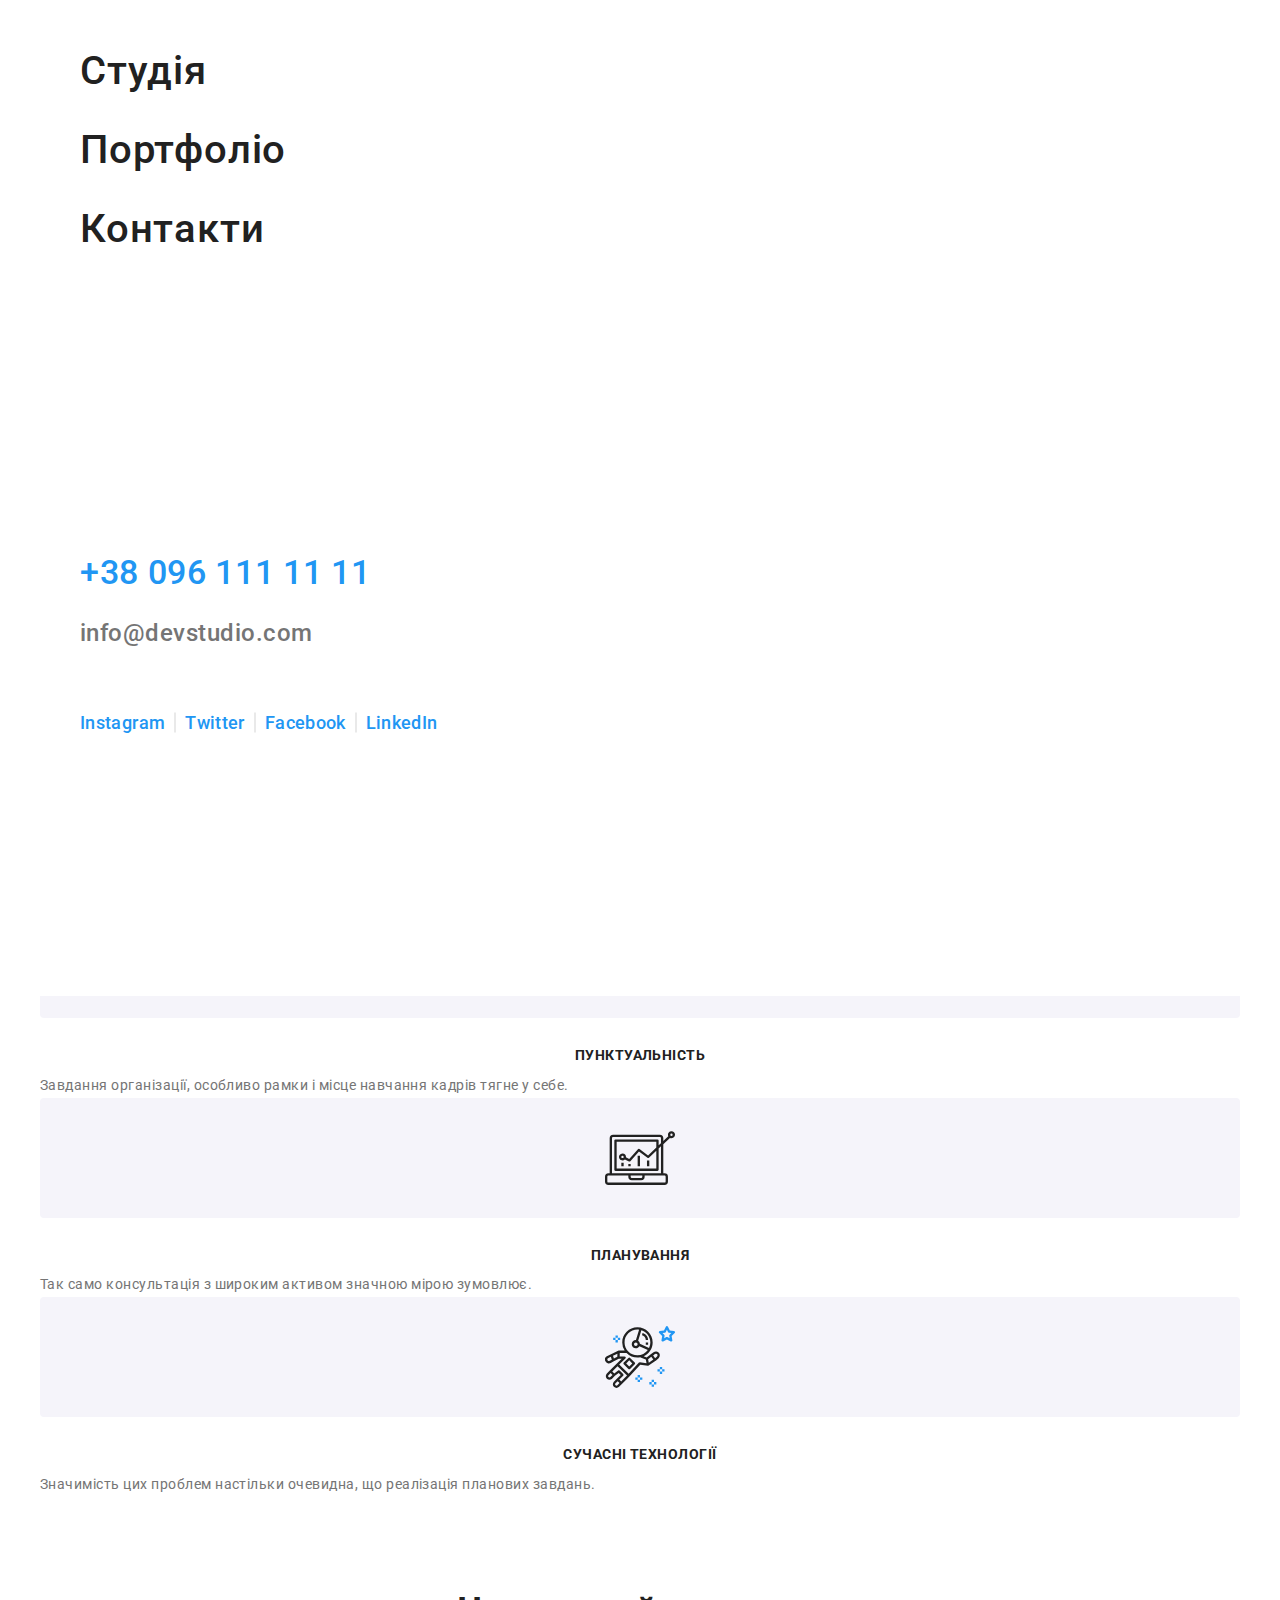
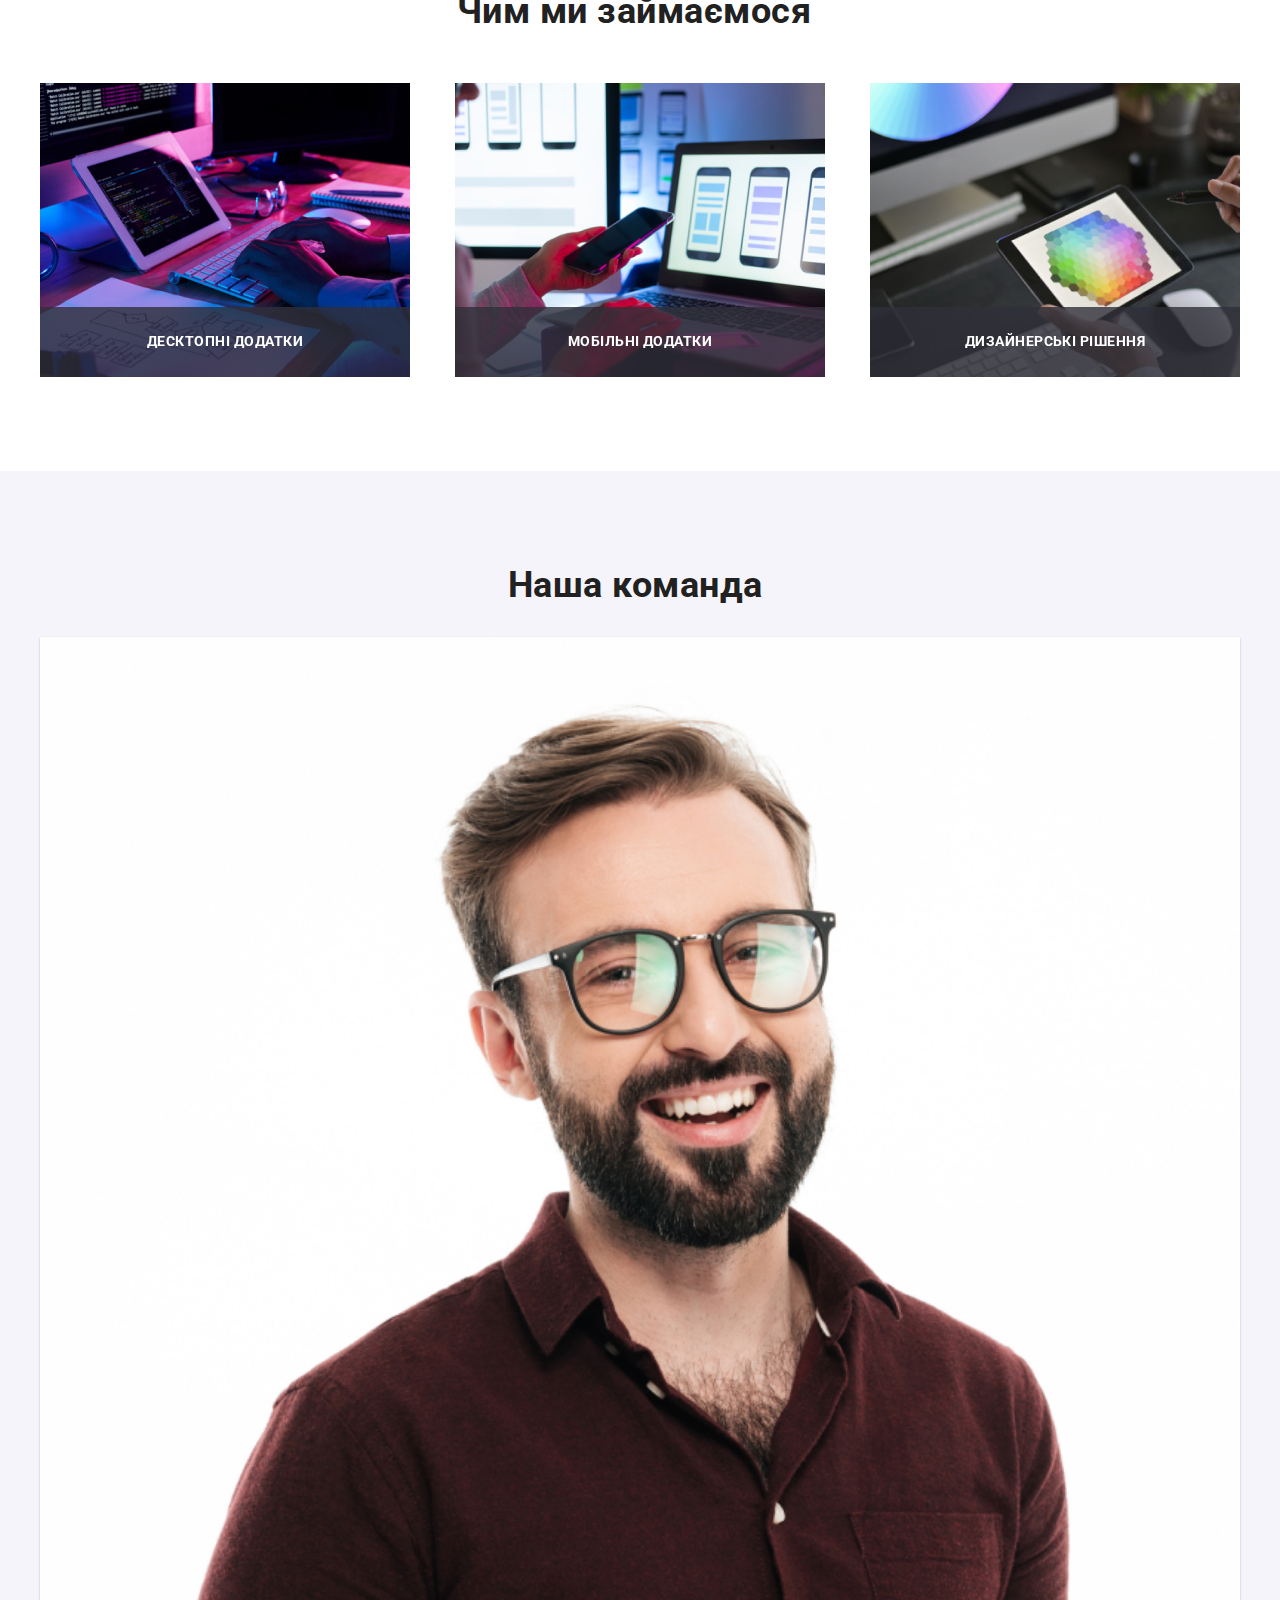
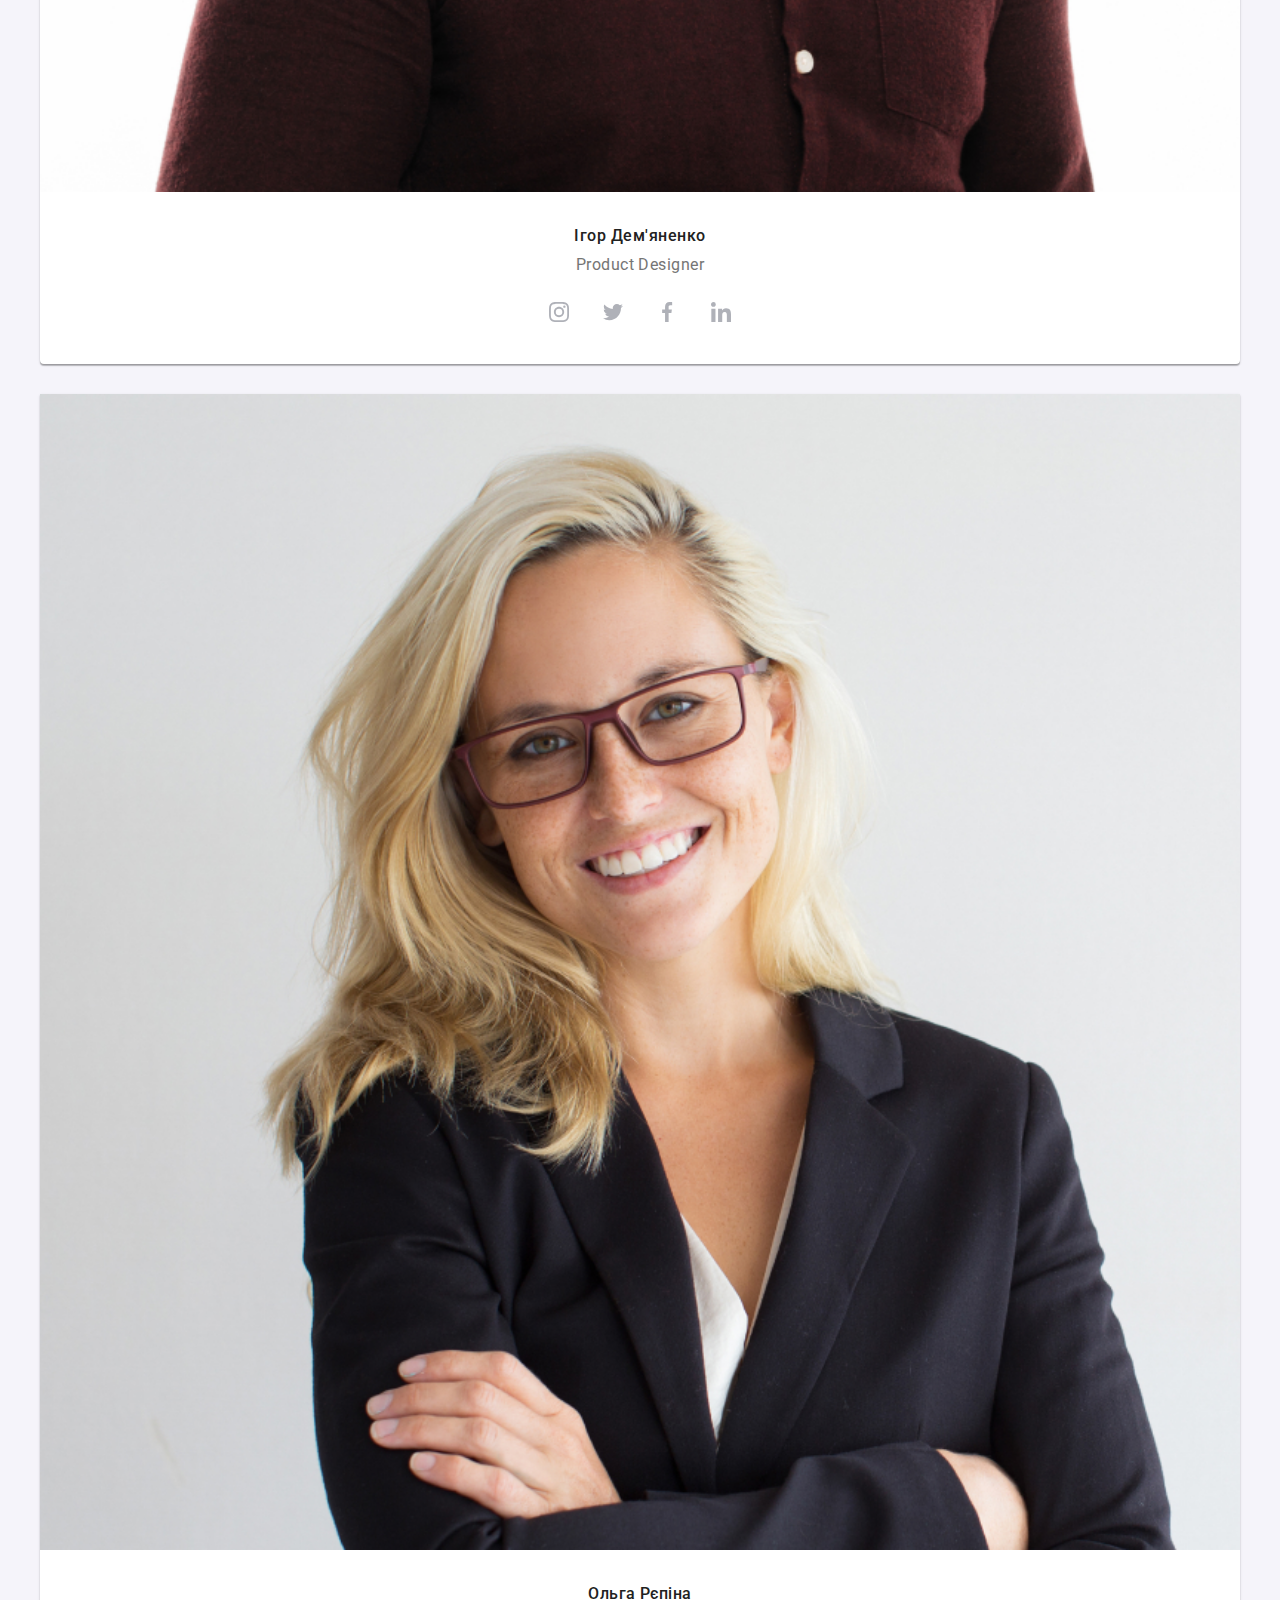
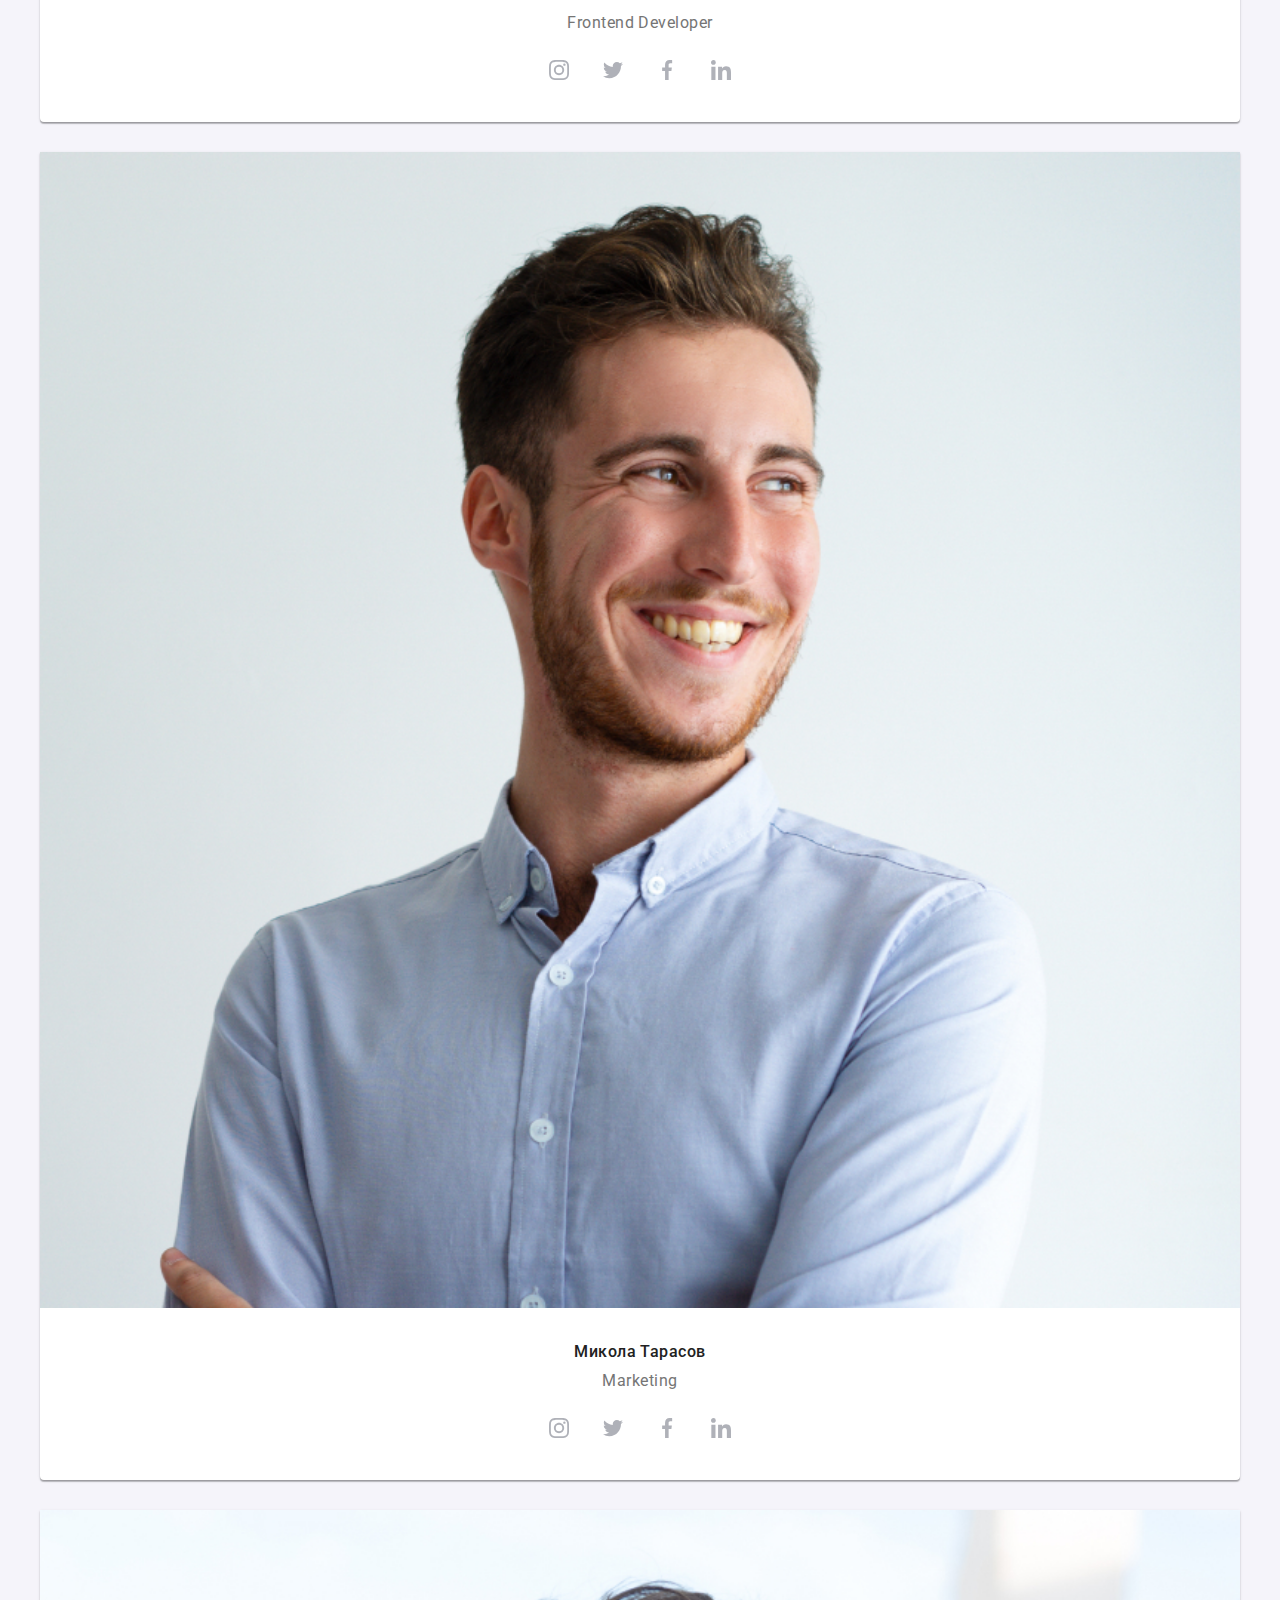
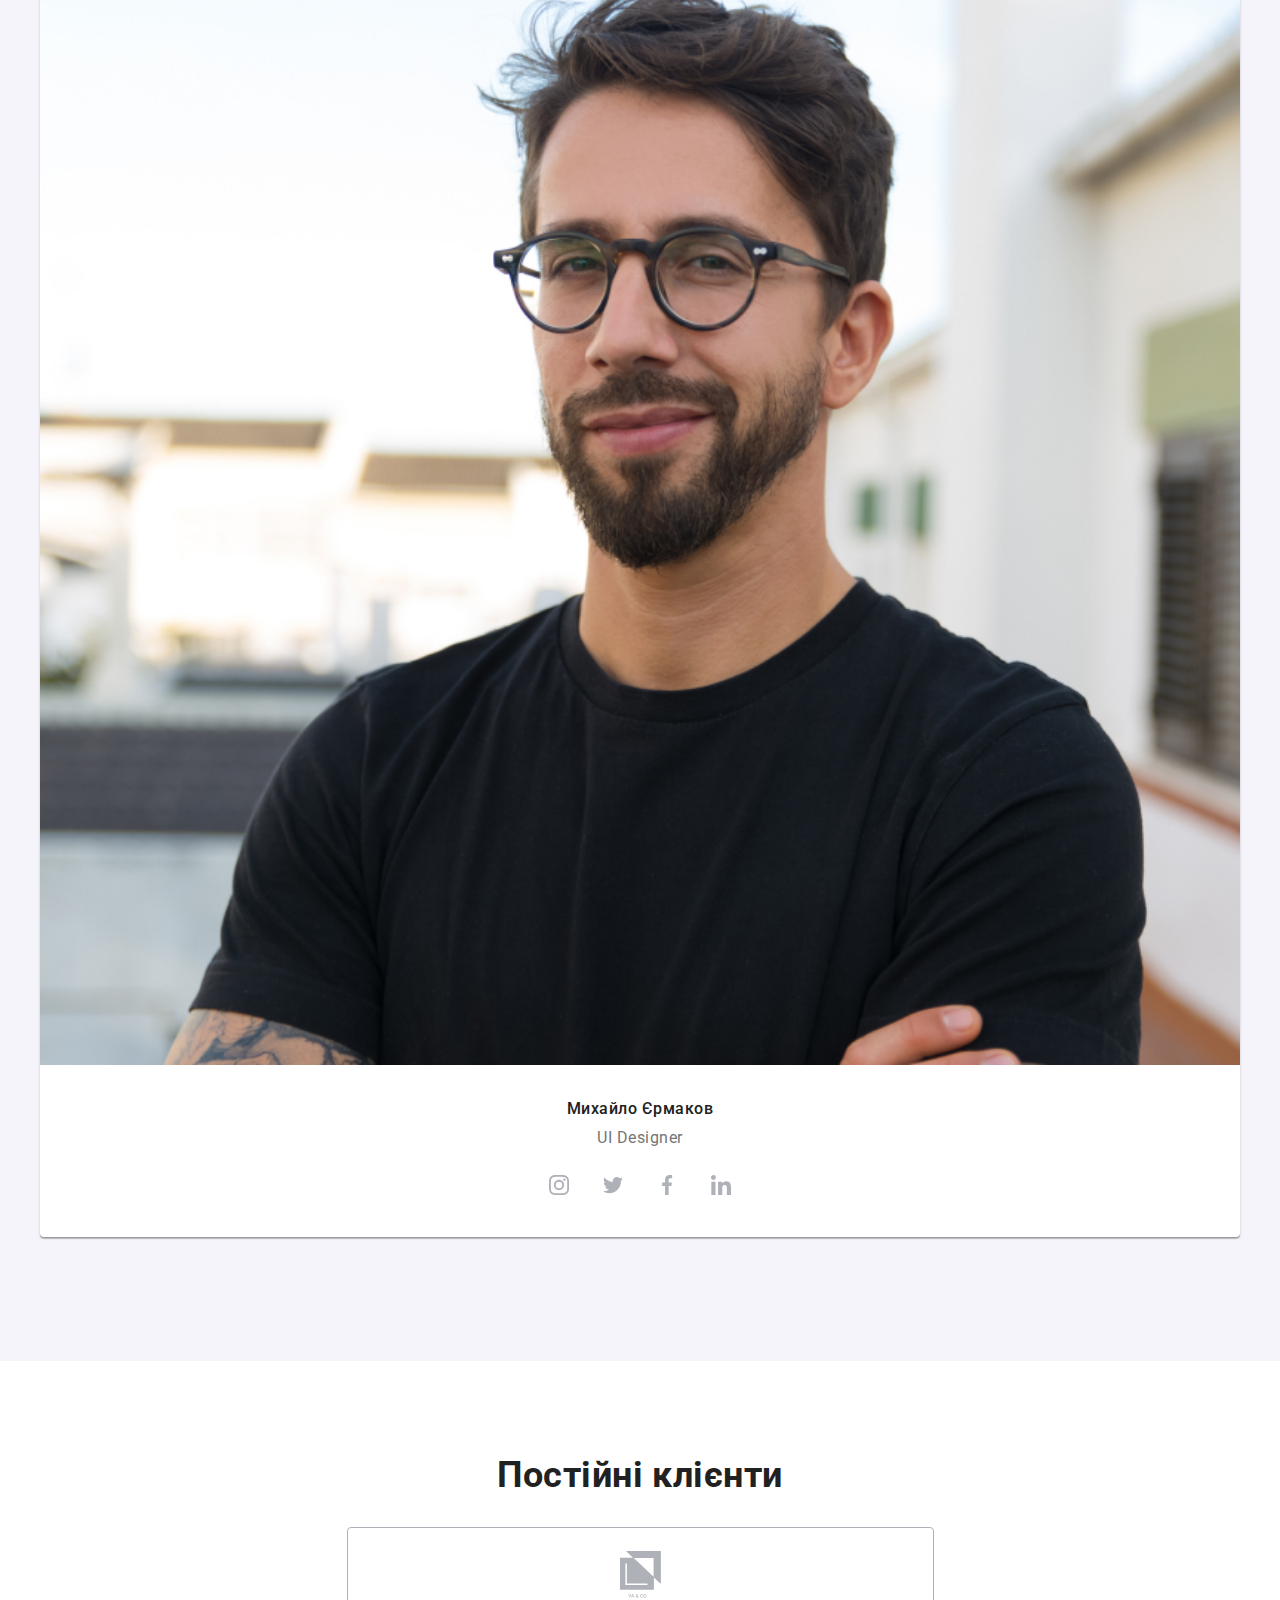
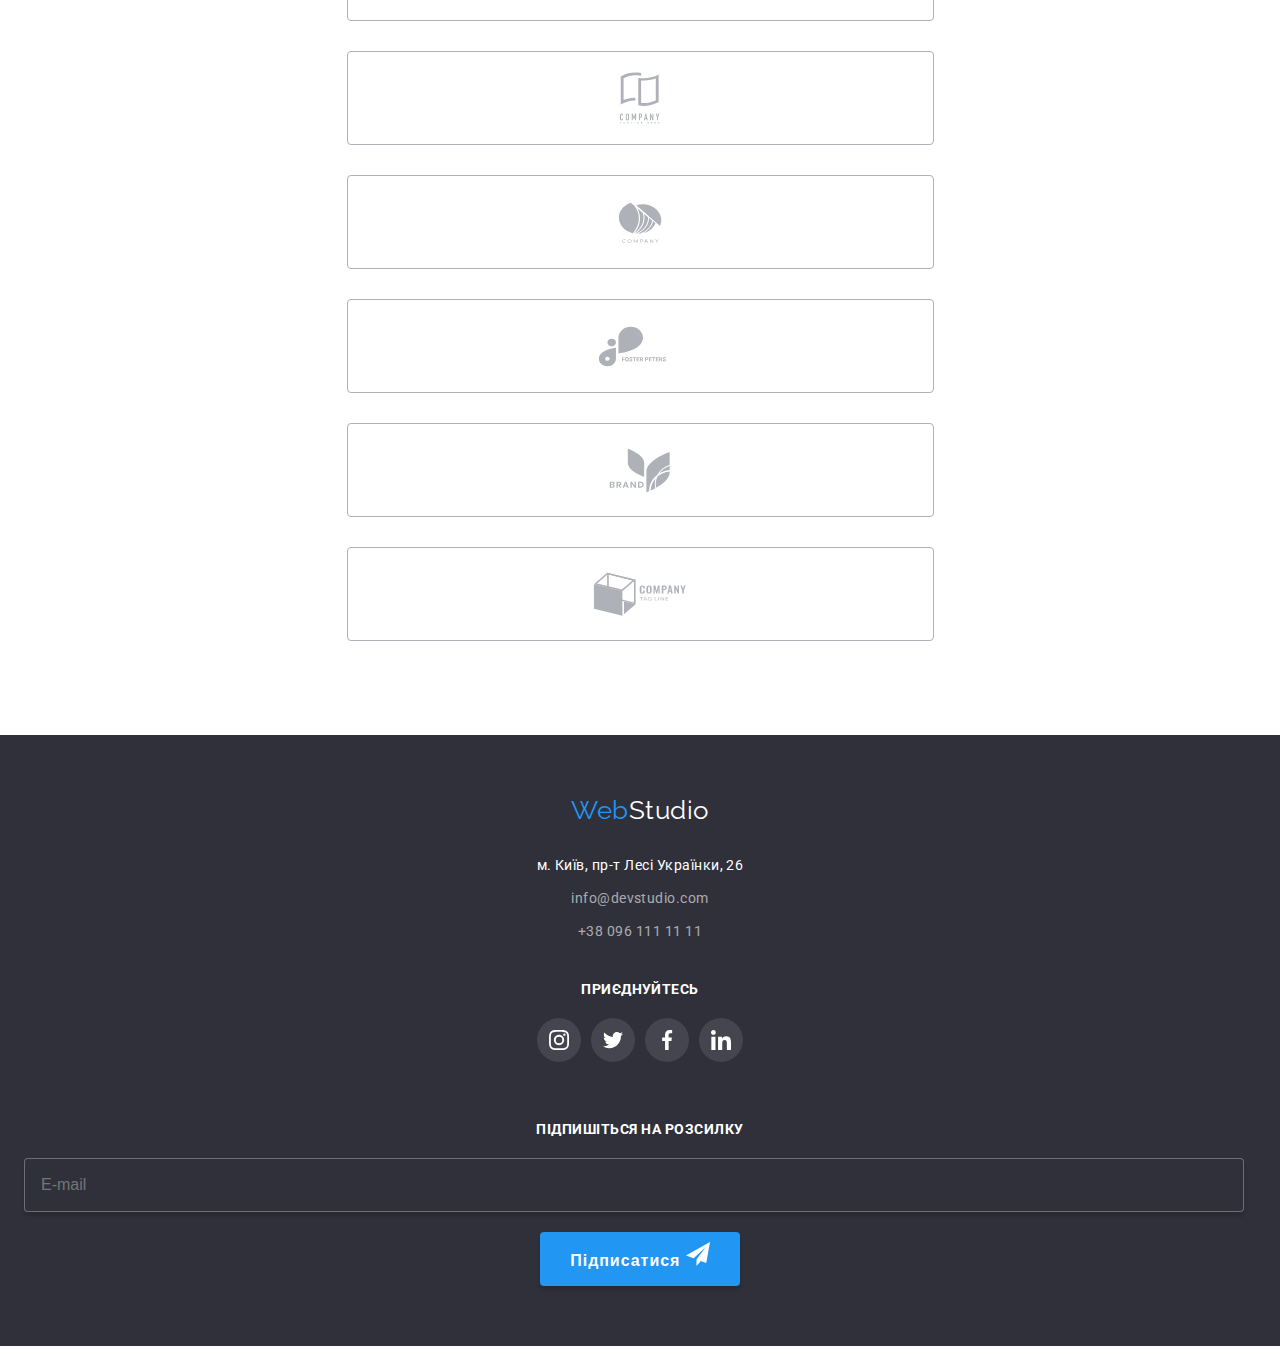
==== commit dffbc9a8: "Update index.html" ====
--- a/index.html
+++ b/index.html
@@ -53,7 +53,7 @@
         </ul>
       </div>
 
-      <button type="button" class="mobile-button-open">
+      <button type="button" class="mobile-button-open" data-menu-open>
         <svg class="mobile-icon-open" width="19" height="19">
           <use href="./images/icons.svg#mobile-menu"></use>
         </svg>
@@ -61,9 +61,9 @@
 
       <!-- MOBILE MENU -->
 
-      <div class="mobile-menu">
+      <div class="mobile-menu" data-menu>
         <div class="container">
-        <button type="button" class="mobile-button-close">
+        <button type="button" class="mobile-button-close" data-menu-close>
           <svg class="mobile-icon-open" width="19" height="19">
           <use href="./images/icons.svg#mobile-close"></use>
         </svg>
@@ -165,7 +165,7 @@
       </section>
 
       <!-- Company's activity -->
-      <!-- <section class="activity-section container">
+      <section class="activity-section container">
         <h2 class="activity-title">Чим ми займаємося</h2>
 
         <ul class="activity marker">
@@ -188,7 +188,7 @@
             </div>
           </li>
         </ul>
-      </section> -->
+      </section>
 
       <!-- Company's team-->
       <section class="team">
@@ -525,5 +525,6 @@
     </div>
 
     <script src="./js/modal.js"></script>
+    <script src="./js/menu.js"></script>
   </body>
 </html>
--- a/css/main.min.css
+++ b/css/main.min.css
@@ -1 +1 @@
-body{max-width:1600px;margin-right:auto;margin-left:auto;color:var(--font-color);background-color:var(--main-color);font-family:Roboto,sans-serif;letter-spacing:.03em}.marker{list-style:none}img{width:100%;height:auto}.main{border-top:1px solid #ececec}.section{padding-top:94px;padding-bottom:94px}h1,h2,h3,h4,h5,h6,ul,p{margin-top:0;margin-bottom:0;padding:0}:root{--header-color: #000000;--font-color: #212121;--text-color: #757575;--main-color: #ffffff;--logo-color: #2196f3;--footer-color: #2f303a}.container{width:100%;padding:0 15px;margin-left:auto;margin-right:auto}@media screen and (min-width: 480px){.container{width:480px}}@media screen and (min-width: 768px){.container{width:768px}}@media screen and (min-width: 1200px){.container{width:1200px}}@-webkit-keyframes slidein{0%{transform:scale(1)}50%{transform:scale(0.95)}100%{transform:scale(1)}}@keyframes slidein{0%{transform:scale(1)}50%{transform:scale(0.95)}100%{transform:scale(1)}}.mobile-button-open{margin-left:auto;background-color:rgba(0,0,0,0);border:0}.mobile-button-close{position:absolute;top:3%;right:3%;background-color:rgba(0,0,0,0);fill:#212121;border:0}.mobile-button-close:focus,.mobile-button-close:hover{fill:#2196f3}.mobile-menu{position:fixed;width:100vw;height:100vh;top:0;left:0;right:0;padding-right:83px;padding-left:40px;padding-top:48px;padding-bottom:48px;background-color:#fff}.mobile-menu .container{display:block;height:100%;padding:0}.mobile-list{margin-bottom:306px}.mobile-item{margin-bottom:32px}.mobile-link{font-style:normal;font-weight:500;font-size:40px;line-height:1.17;letter-spacing:.02em;color:#212121;text-decoration:none}.mobile-link:focus,.mobile-link:hover{color:#2196f3}.mobile-address{margin-bottom:64px}.mobile-contacts-list:not(:last-child){margin-bottom:32px}.mobile-tel-link,.mobile-email-link{text-decoration:none;font-style:normal;font-weight:500;font-size:34px;line-height:.85;letter-spacing:.02em;color:#2196f3}.mobile-email-link{font-size:24px;line-height:1.16;color:#757575}.mobile-soc-list{position:relative;display:flex}.mobile-soc-item{font-style:normal;font-weight:500;font-size:18px;line-height:1.22;letter-spacing:.02em;color:#2196f3}.mobile-soc-item:not(:last-child){margin-right:20px}.mobile-soc-item:not(:last-child):after{content:"";transform:rotate(90deg);position:absolute;bottom:52%;height:1px;width:20px;background-color:rgba(33,33,33,.2)}.logo{padding-top:24px;padding-bottom:25px;color:var(--header-color);text-decoration:none;font-family:Raleway;font-size:26px;line-height:1.19}.logo-span{color:var(--logo-color)}.footer{background-color:var(--footer-color);padding-top:60px;padding-bottom:60px}.footer-logo{display:flex;justify-content:center;margin-bottom:28px;color:var(--main-color);text-decoration:none;font-family:Raleway;font-size:26px;line-height:1.19}.social{display:flex;flex-direction:column;align-items:center;margin-bottom:60px}.social-title{margin-bottom:20px;font-weight:700;font-size:14px;line-height:1.14;text-transform:uppercase;color:var(--main-color)}.social-list{display:flex;align-items:center}.social-items{width:44px;height:44px}.social-items:not(:last-child){margin-right:10px}.social-link{display:flex;justify-content:center;align-items:center;width:100%;height:100%;fill:var(--main-color);border-radius:50%;background-color:rgba(255,255,255,.1);transition:250ms cubic-bezier(0.4, 0, 0.2, 1)}.social-link:hover{background-color:var(--logo-color);transition:250ms cubic-bezier(0.4, 0, 0.2, 1)}.address{margin-bottom:30px}.address-list{display:flex;flex-direction:column;align-items:center}.address-map,.address-link{display:flex;font-style:normal;text-decoration:none;font-weight:400;font-size:14px;line-height:1.7;margin-bottom:9px;color:var(--main-color);transition:250ms cubic-bezier(0.4, 0, 0.2, 1)}.address-map:hover,.address-link:hover,.address-map:focus,.address-link:focus{color:var(--logo-color);transition:250ms cubic-bezier(0.4, 0, 0.2, 1)}.address-link{color:rgba(255,255,255,.6)}.form{display:flex;flex-direction:column;align-items:center}.footer-label{display:inline-block;font-style:normal;font-weight:700;font-size:14px;line-height:1.14;text-transform:uppercase;margin-bottom:20px;color:var(--main-color)}.form-box{display:flex;align-items:center;flex-direction:column;width:100%}.footer-input{height:50px;width:100%;padding-left:16px;margin-right:12px;font-style:normal;font-weight:400;font-size:16px;line-height:.8;border:1px solid rgba(255,255,255,.3);box-shadow:0px 4px 4px rgba(0,0,0,.15);border-radius:4px;background-color:var(--footer-color);color:rgba(255,255,255,.6);margin-bottom:20px}.footer-form-btn{padding:10px 28px;width:200px;font-style:normal;font-weight:700;font-size:16px;line-height:1.8;letter-spacing:.06em;box-shadow:0px 4px 4px rgba(0,0,0,.15);border-radius:4px;border:0;background-color:var(--logo-color);color:var(--main-color);fill:var(--main-color);transition:250ms cubic-bezier(0.4, 0, 0.2, 1);cursor:pointer}.footer-form-btn:hover,.footer-form-btn:focus{background-color:var(--main-color);color:var(--header-color);fill:var(--header-color);-webkit-animation-name:slidein;animation-name:slidein;-webkit-animation-duration:2000ms;animation-duration:2000ms;-webkit-animation-iteration-count:infinite;animation-iteration-count:infinite;transition:250ms cubic-bezier(0.4, 0, 0.2, 1)}.backdrop{position:fixed;width:100%;height:100%;top:0;left:0;background-color:rgba(0,0,0,.2);opacity:1;transition:250ms cubic-bezier(0.4, 0, 0.2, 1)}.backdrop.is-hidden .modal{transform:translate(-50%, -50%) translateY(250px);transition:500ms}.backdrop.is-hidden{opacity:0;visibility:hidden;pointer-events:none}.modal{position:absolute;width:528px;height:581px;padding:40px;top:50%;left:50%;transform:translate(-50%, -50%);transition:500ms;background-color:var(--main-color);box-shadow:0px 1px 3px rgba(0,0,0,.12),0px 1px 1px rgba(0,0,0,.14),0px 2px 1px rgba(0,0,0,.2);border-radius:4px;display:flex;flex-direction:column}.modal-title{margin-bottom:20px;font-style:normal;font-weight:700;font-size:20px;line-height:1.15;text-align:center;color:var(--font-color)}.modal-label{display:inline-block;font-style:normal;font-weight:400;font-size:12px;line-height:1.16;letter-spacing:.01em;margin-bottom:4px;color:var(--text-color)}.modal-input{width:100%;height:40px;margin-bottom:10px;padding-left:42px;font-size:14px;font-style:normal;font-weight:400;border:1px solid rgba(33,33,33,.2);border-radius:4px;transition:250ms cubic-bezier(0.4, 0, 0.2, 1);outline:rgba(0,0,0,0)}.modal-input:focus{border-color:var(--logo-color);transition:250ms cubic-bezier(0.4, 0, 0.2, 1)}.modal-input:focus+.modal-icon{fill:var(--logo-color);transition:250ms cubic-bezier(0.4, 0, 0.2, 1)}.modal-input-box{position:relative;width:100%}.modal-icon{left:0;top:5%;position:absolute;margin-left:12px;transform:translateY(50%)}.modal-link{margin-left:7px;font-size:14px;line-height:1.16;letter-spacing:.01em;text-decoration:none;color:var(--logo-color)}.modal-link::after{position:absolute;content:"";background-color:var(--logo-color);width:95%;height:1px;bottom:5%;left:5%}.modal-checkbox{position:absolute;width:1px;height:1px;margin:-1px;border:0;padding:0;white-space:nowrap;-webkit-clip-path:inset(100%);clip-path:inset(100%);clip:rect(0 0 0 0);overflow:hidden}.modal-checkbox:checked+.modal-checkbox-label>span{border:none;background-color:var(--logo-color)}.modal-checkbox:checked+.modal-checkbox-label>span svg{fill:var(--main-color);transition:250ms}.modal-checkbox-label{display:flex;justify-content:center;font-size:14px;color:var(--text-color);margin-bottom:30px}.modal-checkbox-icon{display:flex;justify-content:center;align-items:center;width:16px;height:15px;margin-right:7px;border:2px solid var(--font-color);border-radius:2px}.modal-checkbox-icon svg{fill:rgba(0,0,0,0)}.modal-btn{position:relative;overflow:hidden;display:block;margin:0 auto;padding:10px 52px;font-style:normal;font-weight:700;font-size:16px;line-height:1.8;letter-spacing:.06em;box-shadow:0px 4px 4px rgba(0,0,0,.15);border-radius:4px;border:0;background-color:var(--logo-color);color:var(--main-color);transition:250ms cubic-bezier(0.4, 0, 0.2, 1);cursor:pointer}.modal-btn:focus,.modal-btn:hover{background-color:var(--main-color);color:var(--header-color);transition:250ms cubic-bezier(0.4, 0, 0.2, 1)}.modal-textarea{display:inline-block;height:96px;width:100%;padding:12px 16px;resize:none;margin-bottom:20px;font-size:14px;border:1px solid rgba(33,33,33,.2);transition:250ms cubic-bezier(0.4, 0, 0.2, 1);border-radius:4px;outline:rgba(0,0,0,0)}.modal-textarea:focus{border-color:var(--logo-color);transition:250ms cubic-bezier(0.4, 0, 0.2, 1)}.modal-close{display:flex;justify-content:center;align-items:center;position:absolute;top:10px;right:10px;width:30px;height:30px;border:1px solid rgba(0,0,0,.1);border-radius:50%;background-color:rgba(0,0,0,0);transition:250ms cubic-bezier(0.4, 0, 0.2, 1);cursor:pointer}.modal-close:hover{fill:var(--logo-color);transition:250ms cubic-bezier(0.4, 0, 0.2, 1)}textarea::-moz-placeholder{font-style:normal;font-weight:400;font-size:12px;line-height:1.6;letter-spacing:.01em;color:rgba(117,117,117,.5)}textarea:-ms-input-placeholder{font-style:normal;font-weight:400;font-size:12px;line-height:1.6;letter-spacing:.01em;color:rgba(117,117,117,.5)}textarea::placeholder{font-style:normal;font-weight:400;font-size:12px;line-height:1.6;letter-spacing:.01em;color:rgba(117,117,117,.5)}.checkbox-underline{position:relative}.contacts{display:flex;align-items:center;gap:40px}.contacts-link{display:flex;align-items:center;padding-top:32px;padding-bottom:32px;color:var(--text-color);font-style:normal;text-decoration:none;font-weight:500;font-size:14px;line-height:1.14;letter-spacing:.02em;transition:250ms cubic-bezier(0.4, 0, 0.2, 1)}.contacts-link:hover,.contacts-link:focus{color:var(--logo-color);transition:250ms cubic-bezier(0.4, 0, 0.2, 1)}.contacts-icon{margin-right:10px;fill:currentColor}.hero{background-image:linear-gradient(rgba(47, 48, 58, 0.4), rgba(47, 48, 58, 0.4)),url("../images/Hero-jpg.jpg");background-repeat:no-repeat;background-size:cover;background-position:center;background-color:var(--footer-color);text-align:center;padding-bottom:200px}.hero-title{color:var(--main-color);font-weight:900;font-size:26px;line-height:1.36;letter-spacing:.06em;text-transform:uppercase;width:100%;margin-left:auto;margin-right:auto;margin-bottom:30px;padding-top:200px}.hero-btn{padding:10px 24px;color:var(--main-color);background-color:var(--logo-color);border:0;border-radius:4px;font-weight:700;font-size:16px;line-height:1.9;letter-spacing:.06em;transition:250ms cubic-bezier(0.4, 0, 0.2, 1)}.hero-btn:hover,.hero-btn:focus{color:var(--font-color);background-color:var(--main-color);cursor:pointer}.features{padding-top:94px;padding-bottom:94px}.features-list{gap:30px}.features-image{display:flex;justify-content:center;align-items:center;height:120px;margin-bottom:30px;fill:currentColor;background-color:#f5f4fa;border-radius:4px}.features-title{text-align:center;margin-bottom:10px;font-size:14px;line-height:1.14;text-transform:uppercase}.features-text{color:var(--text-color);font-size:14px;line-height:1.71}.features-hidden{position:absolute;width:1px;height:1px;margin:-1px;border:0;padding:0;white-space:nowrap;-webkit-clip-path:inset(100%);clip-path:inset(100%);clip:rect(0 0 0 0);overflow:hidden}.activity{display:flex;justify-content:space-between}.activity-section{padding-bottom:94px}.activity-title{width:366px;margin-right:auto;margin-left:auto;margin-bottom:50px;font-size:36px;line-height:1.16}.activity-box{position:relative;display:flex;justify-content:center}.activity-box-text{font-weight:700;font-size:14px;line-height:1.14;text-align:center;text-transform:uppercase;position:absolute;bottom:0;padding-top:27px;padding-bottom:27px;width:100%;color:var(--main-color);background-color:rgba(47,48,58,.8)}.team-title{width:264px;margin-right:auto;margin-left:auto;margin-bottom:30px;color:var(--font-color);font-size:36px;line-height:1.16}.team{padding-top:94px;padding-bottom:94px;background-color:#f5f4fa}.team-item{padding-bottom:30px;margin-bottom:30px;background-color:var(--main-color);box-shadow:0px 1px 3px rgba(0,0,0,.12),0px 1px 1px rgba(0,0,0,.14),0px 2px 1px rgba(0,0,0,.2);border-radius:0px 0px 4px 4px}.team-role{text-align:center;margin-bottom:16px;color:var(--text-color);line-height:1.19}.team-member{margin-top:30px;margin-bottom:10px;text-align:center;color:var(--font-color);font-weight:500;font-size:16px;line-height:1.19}.team-soc-list,.team-soc-link{display:flex;justify-content:center;align-items:center}.team-soc-link{border-radius:50%;width:100%;height:100%;fill:#afb1b8;transition:250ms cubic-bezier(0.4, 0, 0.2, 1)}.team-soc-link:hover{background-color:var(--logo-color);fill:var(--main-color);transition:250ms cubic-bezier(0.4, 0, 0.2, 1)}.team-soc-items{width:44px;height:44px}.team-soc-items:not(:last-child){margin-right:10px}.client-title{text-align:center;margin-bottom:30px;font-size:36px;line-height:1.16}.client{padding-bottom:94px;padding-top:94px}.client-list{display:flex;justify-content:center;align-items:center;flex-wrap:wrap;margin:-15px}.client .client-item{display:flex;justify-content:center;width:calc((100% - 60px)/2);margin:15px;height:92px;border:1px solid #afb1b8;border-radius:4px;transition:250ms cubic-bezier(0.4, 0, 0.2, 1)}.client .client-item:focus,.client .client-item:hover .client-link{fill:var(--logo-color);transition:250ms cubic-bezier(0.4, 0, 0.2, 1)}.client .client-item:focus,.client .client-item:hover{border-color:var(--logo-color);transition:250ms cubic-bezier(0.4, 0, 0.2, 1)}.client-link{display:flex;align-items:center;fill:#afb1b8;transition:250ms cubic-bezier(0.4, 0, 0.2, 1)}.title-hidden{position:absolute;width:1px;height:1px;margin:-1px;border:0;padding:0;white-space:nowrap;-webkit-clip-path:inset(100%);clip-path:inset(100%);clip:rect(0 0 0 0);overflow:hidden}.buttons{display:flex;margin-bottom:50px;width:569px;margin-right:auto;margin-left:auto}.buttons-list:not(:last-child){margin-right:8px}.buttons-link{padding:6px 22px;border-radius:4px;color:var(--font-color);background-color:#f5f4fa;border:0;cursor:pointer;height:38px;line-height:1.62px;font-weight:500;text-align:center;transition:250ms cubic-bezier(0.4, 0, 0.2, 1)}.buttons-link:hover,.buttons-link:focus{color:var(--main-color);background-color:var(--logo-color);box-shadow:0px 3px 1px rgba(0,0,0,.1),0px 1px 2px rgba(0,0,0,.08),0px 2px 2px rgba(0,0,0,.12);transition:250ms cubic-bezier(0.4, 0, 0.2, 1)}.portfolio{display:flex;flex-wrap:wrap;justify-content:space-around;gap:30px}.portfolio-list{width:370px;padding-bottom:20px;background:var(--main-color);outline:1px solid #eee;outline-offset:-1px;transition:250ms cubic-bezier(0.4, 0, 0.2, 1)}.portfolio-list:hover{box-shadow:0px 1px 1px rgba(0,0,0,.12),0px 4px 4px rgba(0,0,0,.06),1px 4px 6px rgba(0,0,0,.16);transition:250ms cubic-bezier(0.4, 0, 0.2, 1)}.portfolio-list:hover .portfolio-overlay-text{transform:translateY(0)}.portfolio-overlay{position:relative;overflow:hidden}.portfolio-overlay-text{position:absolute;top:0;width:100%;height:100%;padding:63px 24px;font-style:normal;font-weight:400;font-size:18px;line-height:1.5;transform:translateY(100%);transition:250ms cubic-bezier(0.4, 0, 0.2, 1);color:var(--main-color);background-color:rgba(33,150,243,.9)}.portfolio-title{padding-top:20px;padding-left:24px;margin-bottom:4px;font-size:18px;line-height:2;letter-spacing:.06em}.portfolio-text{color:var(--text-color);line-height:1.9;padding-left:24px}/*# sourceMappingURL=main.min.css.map */+body{max-width:1600px;margin-right:auto;margin-left:auto;color:var(--font-color);background-color:var(--main-color);font-family:Roboto,sans-serif;letter-spacing:.03em}.marker{list-style:none}img{width:100%;height:auto}.main{border-top:1px solid #ececec}.section{padding-top:94px;padding-bottom:94px}h1,h2,h3,h4,h5,h6,ul,p{margin-top:0;margin-bottom:0;padding:0}:root{--header-color: #000000;--font-color: #212121;--text-color: #757575;--main-color: #ffffff;--logo-color: #2196f3;--footer-color: #2f303a}.container{width:100%;padding:0 15px;margin-left:auto;margin-right:auto}@media screen and (min-width: 480px){.container{width:480px}}@media screen and (min-width: 768px){.container{width:768px}}@media screen and (min-width: 1200px){.container{width:1200px}}@-webkit-keyframes slidein{0%{transform:scale(1)}50%{transform:scale(0.95)}100%{transform:scale(1)}}@keyframes slidein{0%{transform:scale(1)}50%{transform:scale(0.95)}100%{transform:scale(1)}}.header,.header-list{position:relative;display:flex;align-items:center}@media screen and (max-width: 480px){.header-list{display:none}}.header-list .header-item+.header-item{margin-left:50px}.header-item{position:relative}.header-address{margin-left:318px}@media screen and (max-width: 480px){.header-address{display:none}}.header-link{display:block;padding-top:32px;padding-bottom:32px;text-decoration:none;font-weight:500;font-size:14px;line-height:1.14;letter-spacing:.02em;cursor:pointer;color:var(--font-color);transition:250ms cubic-bezier(0.4, 0, 0.2, 1)}.header-link:hover,.header-link:focus{color:var(--logo-color);transition:250ms cubic-bezier(0.4, 0, 0.2, 1)}.header-nav{margin-left:93px}.current{color:var(--logo-color)}.current::after{content:"";position:absolute;width:100%;height:4px;bottom:0;right:0;background-color:var(--logo-color);border-radius:2px}.mobile-button-open{margin-left:auto;background-color:rgba(0,0,0,0);border:0}@media screen and (min-width: 481px){.mobile-button-open{display:none}}.mobile-button-close{position:absolute;top:3%;right:3%;background-color:rgba(0,0,0,0);fill:#212121;border:0}.mobile-button-close:focus,.mobile-button-close:hover{fill:#2196f3}.mobile-menu{opacity:1;position:fixed;width:100vw;height:100%;top:0;left:0;right:0;padding-right:83px;padding-left:40px;padding-top:48px;padding-bottom:48px;background-color:#fff;transform:translateY(0%);transition:250ms linear}.mobile-menu .container{display:block;height:100%;padding:0}.mobile-menu.is-hidden{opacity:0;visibility:hidden;pointer-events:none;transition:250ms linear;transform:translateY(-100%)}.mobile-list{margin-bottom:306px}.mobile-item{margin-bottom:32px}.mobile-link{font-style:normal;font-weight:500;font-size:40px;line-height:1.17;letter-spacing:.02em;color:#212121;text-decoration:none}.mobile-link:focus,.mobile-link:hover{color:#2196f3}.mobile-address{margin-bottom:64px}.mobile-contacts-list:not(:last-child){margin-bottom:32px}.mobile-tel-link,.mobile-email-link{text-decoration:none;font-style:normal;font-weight:500;font-size:34px;line-height:.85;letter-spacing:.02em;color:#2196f3}.mobile-email-link{font-size:24px;line-height:1.16;color:#757575}.mobile-soc-list{position:relative;display:flex}.mobile-soc-item{font-style:normal;font-weight:500;font-size:18px;line-height:1.22;letter-spacing:.02em;color:#2196f3}.mobile-soc-item:not(:last-child){margin-right:20px}.mobile-soc-item:not(:last-child):after{content:"";transform:rotate(90deg);position:absolute;bottom:52%;height:1px;width:20px;background-color:rgba(33,33,33,.2)}.logo{padding-top:24px;padding-bottom:25px;color:var(--header-color);text-decoration:none;font-family:Raleway;font-size:26px;line-height:1.19}.logo-span{color:var(--logo-color)}.footer{background-color:var(--footer-color);padding-top:60px;padding-bottom:60px}.footer-logo{display:flex;justify-content:center;margin-bottom:28px;color:var(--main-color);text-decoration:none;font-family:Raleway;font-size:26px;line-height:1.19}.social{display:flex;flex-direction:column;align-items:center;margin-bottom:60px}.social-title{margin-bottom:20px;font-weight:700;font-size:14px;line-height:1.14;text-transform:uppercase;color:var(--main-color)}.social-list{display:flex;align-items:center}.social-items{width:44px;height:44px}.social-items:not(:last-child){margin-right:10px}.social-link{display:flex;justify-content:center;align-items:center;width:100%;height:100%;fill:var(--main-color);border-radius:50%;background-color:rgba(255,255,255,.1);transition:250ms cubic-bezier(0.4, 0, 0.2, 1)}.social-link:hover{background-color:var(--logo-color);transition:250ms cubic-bezier(0.4, 0, 0.2, 1)}.address{margin-bottom:30px}.address-list{display:flex;flex-direction:column;align-items:center}.address-map,.address-link{display:flex;font-style:normal;text-decoration:none;font-weight:400;font-size:14px;line-height:1.7;margin-bottom:9px;color:var(--main-color);transition:250ms cubic-bezier(0.4, 0, 0.2, 1)}.address-map:hover,.address-link:hover,.address-map:focus,.address-link:focus{color:var(--logo-color);transition:250ms cubic-bezier(0.4, 0, 0.2, 1)}.address-link{color:rgba(255,255,255,.6)}.form{display:flex;flex-direction:column;align-items:center}.footer-label{display:inline-block;font-style:normal;font-weight:700;font-size:14px;line-height:1.14;text-transform:uppercase;margin-bottom:20px;color:var(--main-color)}.form-box{display:flex;align-items:center;flex-direction:column;width:100%}.footer-input{height:50px;width:100%;padding-left:16px;margin-right:12px;font-style:normal;font-weight:400;font-size:16px;line-height:.8;border:1px solid rgba(255,255,255,.3);box-shadow:0px 4px 4px rgba(0,0,0,.15);border-radius:4px;background-color:var(--footer-color);color:rgba(255,255,255,.6);margin-bottom:20px}.footer-form-btn{padding:10px 28px;width:200px;font-style:normal;font-weight:700;font-size:16px;line-height:1.8;letter-spacing:.06em;box-shadow:0px 4px 4px rgba(0,0,0,.15);border-radius:4px;border:0;background-color:var(--logo-color);color:var(--main-color);fill:var(--main-color);transition:250ms cubic-bezier(0.4, 0, 0.2, 1);cursor:pointer}.footer-form-btn:hover,.footer-form-btn:focus{background-color:var(--main-color);color:var(--header-color);fill:var(--header-color);-webkit-animation-name:slidein;animation-name:slidein;-webkit-animation-duration:2000ms;animation-duration:2000ms;-webkit-animation-iteration-count:infinite;animation-iteration-count:infinite;transition:250ms cubic-bezier(0.4, 0, 0.2, 1)}.backdrop{position:fixed;width:100%;height:100%;top:0;left:0;background-color:rgba(0,0,0,.2);opacity:1;transition:250ms cubic-bezier(0.4, 0, 0.2, 1)}.backdrop.is-hidden .modal{transform:translate(-50%, -50%) translateY(250px);transition:500ms}.backdrop.is-hidden{opacity:0;visibility:hidden;pointer-events:none}.modal{position:absolute;width:95%;height:auto;padding:40px;top:50%;left:50%;transform:translate(-50%, -50%);transition:500ms;background-color:var(--main-color);box-shadow:0px 1px 3px rgba(0,0,0,.12),0px 1px 1px rgba(0,0,0,.14),0px 2px 1px rgba(0,0,0,.2);border-radius:4px;display:flex;flex-direction:column}.modal-title{margin-bottom:20px;font-style:normal;font-weight:700;font-size:20px;line-height:1.15;text-align:center;color:var(--font-color)}.modal-label{display:inline-block;font-style:normal;font-weight:400;font-size:12px;line-height:1.16;letter-spacing:.01em;margin-bottom:4px;color:var(--text-color)}.modal-input{width:100%;height:40px;margin-bottom:10px;padding-left:42px;font-size:14px;font-style:normal;font-weight:400;border:1px solid rgba(33,33,33,.2);border-radius:4px;transition:250ms cubic-bezier(0.4, 0, 0.2, 1);outline:rgba(0,0,0,0)}.modal-input:focus{border-color:var(--logo-color);transition:250ms cubic-bezier(0.4, 0, 0.2, 1)}.modal-input:focus+.modal-icon{fill:var(--logo-color);transition:250ms cubic-bezier(0.4, 0, 0.2, 1)}.modal-input-box{position:relative;width:100%}.modal-icon{left:0;top:5%;position:absolute;margin-left:12px;transform:translateY(50%)}.modal-link{width:100%;margin-left:7px;font-size:12px;line-height:1.16;letter-spacing:.01em;text-decoration:none;color:var(--logo-color)}.modal-link::after{position:absolute;content:"";background-color:var(--logo-color);width:95%;height:1px;bottom:5%;left:5%}.modal-checkbox{position:absolute;width:1px;height:1px;margin:-1px;border:0;padding:0;white-space:nowrap;-webkit-clip-path:inset(100%);clip-path:inset(100%);clip:rect(0 0 0 0);overflow:hidden}.modal-checkbox:checked+.modal-checkbox-label>span{border:none;background-color:var(--logo-color)}.modal-checkbox:checked+.modal-checkbox-label>span svg{fill:var(--main-color);transition:250ms}.modal-checkbox-label{display:flex;justify-content:center;font-size:12px;color:var(--text-color);margin-bottom:30px}.modal-checkbox-icon{display:flex;justify-content:center;align-items:center;width:16px;height:15px;margin-right:7px;border:2px solid var(--font-color);border-radius:2px}.modal-checkbox-icon svg{fill:rgba(0,0,0,0)}.modal-btn{position:relative;overflow:hidden;display:block;margin:0 auto;padding:10px 52px;font-style:normal;font-weight:700;font-size:16px;line-height:1.8;letter-spacing:.06em;box-shadow:0px 4px 4px rgba(0,0,0,.15);border-radius:4px;border:0;background-color:var(--logo-color);color:var(--main-color);transition:250ms cubic-bezier(0.4, 0, 0.2, 1);cursor:pointer}.modal-btn:focus,.modal-btn:hover{background-color:var(--main-color);color:var(--header-color);transition:250ms cubic-bezier(0.4, 0, 0.2, 1)}.modal-textarea{display:inline-block;height:96px;width:100%;padding:12px 16px;resize:none;margin-bottom:20px;font-size:14px;border:1px solid rgba(33,33,33,.2);transition:250ms cubic-bezier(0.4, 0, 0.2, 1);border-radius:4px;outline:rgba(0,0,0,0)}.modal-textarea:focus{border-color:var(--logo-color);transition:250ms cubic-bezier(0.4, 0, 0.2, 1)}.modal-close{display:flex;justify-content:center;align-items:center;position:absolute;top:10px;right:10px;width:30px;height:30px;border:1px solid rgba(0,0,0,.1);border-radius:50%;background-color:rgba(0,0,0,0);transition:250ms cubic-bezier(0.4, 0, 0.2, 1);cursor:pointer}.modal-close:hover{fill:var(--logo-color);transition:250ms cubic-bezier(0.4, 0, 0.2, 1)}textarea::-moz-placeholder{font-style:normal;font-weight:400;font-size:12px;line-height:1.6;letter-spacing:.01em;color:rgba(117,117,117,.5)}textarea:-ms-input-placeholder{font-style:normal;font-weight:400;font-size:12px;line-height:1.6;letter-spacing:.01em;color:rgba(117,117,117,.5)}textarea::placeholder{font-style:normal;font-weight:400;font-size:12px;line-height:1.6;letter-spacing:.01em;color:rgba(117,117,117,.5)}.checkbox-underline{position:relative}.contacts{display:flex;align-items:center;gap:40px}.contacts-link{display:flex;align-items:center;padding-top:32px;padding-bottom:32px;color:var(--text-color);font-style:normal;text-decoration:none;font-weight:500;font-size:14px;line-height:1.14;letter-spacing:.02em;transition:250ms cubic-bezier(0.4, 0, 0.2, 1)}.contacts-link:hover,.contacts-link:focus{color:var(--logo-color);transition:250ms cubic-bezier(0.4, 0, 0.2, 1)}.contacts-icon{margin-right:10px;fill:currentColor}.hero{background-image:linear-gradient(rgba(47, 48, 58, 0.4), rgba(47, 48, 58, 0.4)),url("../images/Hero-jpg.jpg");background-repeat:no-repeat;background-size:cover;background-position:center;background-color:var(--footer-color);text-align:center;padding-bottom:200px}.hero-title{color:var(--main-color);font-weight:900;font-size:26px;line-height:1.36;letter-spacing:.06em;text-transform:uppercase;width:100%;margin-left:auto;margin-right:auto;margin-bottom:30px;padding-top:200px}.hero-btn{padding:10px 24px;color:var(--main-color);background-color:var(--logo-color);border:0;border-radius:4px;font-weight:700;font-size:16px;line-height:1.9;letter-spacing:.06em;transition:250ms cubic-bezier(0.4, 0, 0.2, 1)}.hero-btn:hover,.hero-btn:focus{color:var(--font-color);background-color:var(--main-color);cursor:pointer}.features{padding-top:94px;padding-bottom:94px}.features-list{gap:30px}.features-image{display:flex;justify-content:center;align-items:center;height:120px;margin-bottom:30px;fill:currentColor;background-color:#f5f4fa;border-radius:4px}.features-title{text-align:center;margin-bottom:10px;font-size:14px;line-height:1.14;text-transform:uppercase}.features-text{color:var(--text-color);font-size:14px;line-height:1.71}.features-hidden{position:absolute;width:1px;height:1px;margin:-1px;border:0;padding:0;white-space:nowrap;-webkit-clip-path:inset(100%);clip-path:inset(100%);clip:rect(0 0 0 0);overflow:hidden}.activity{display:flex;justify-content:space-between}.activity-section{padding-bottom:94px}@media screen and (max-width: 480px){.activity-section{display:none}}.activity-title{width:366px;margin-right:auto;margin-left:auto;margin-bottom:50px;font-size:36px;line-height:1.16}.activity-box{position:relative;display:flex;justify-content:center}.activity-box-text{font-weight:700;font-size:14px;line-height:1.14;text-align:center;text-transform:uppercase;position:absolute;bottom:0;padding-top:27px;padding-bottom:27px;width:100%;color:var(--main-color);background-color:rgba(47,48,58,.8)}.team-title{width:264px;margin-right:auto;margin-left:auto;margin-bottom:30px;color:var(--font-color);font-size:36px;line-height:1.16}.team{padding-top:94px;padding-bottom:94px;background-color:#f5f4fa}.team-item{padding-bottom:30px;margin-bottom:30px;background-color:var(--main-color);box-shadow:0px 1px 3px rgba(0,0,0,.12),0px 1px 1px rgba(0,0,0,.14),0px 2px 1px rgba(0,0,0,.2);border-radius:0px 0px 4px 4px}.team-role{text-align:center;margin-bottom:16px;color:var(--text-color);line-height:1.19}.team-member{margin-top:30px;margin-bottom:10px;text-align:center;color:var(--font-color);font-weight:500;font-size:16px;line-height:1.19}.team-soc-list,.team-soc-link{display:flex;justify-content:center;align-items:center}.team-soc-link{border-radius:50%;width:100%;height:100%;fill:#afb1b8;transition:250ms cubic-bezier(0.4, 0, 0.2, 1)}.team-soc-link:hover{background-color:var(--logo-color);fill:var(--main-color);transition:250ms cubic-bezier(0.4, 0, 0.2, 1)}.team-soc-items{width:44px;height:44px}.team-soc-items:not(:last-child){margin-right:10px}.client-title{text-align:center;margin-bottom:30px;font-size:36px;line-height:1.16}.client{padding-bottom:94px;padding-top:94px}.client-list{display:flex;justify-content:center;align-items:center;flex-wrap:wrap;margin:-15px}.client .client-item{display:flex;justify-content:center;width:calc((100% - 60px)/2);margin:15px;height:92px;border:1px solid #afb1b8;border-radius:4px;transition:250ms cubic-bezier(0.4, 0, 0.2, 1)}.client .client-item:focus,.client .client-item:hover .client-link{fill:var(--logo-color);transition:250ms cubic-bezier(0.4, 0, 0.2, 1)}.client .client-item:focus,.client .client-item:hover{border-color:var(--logo-color);transition:250ms cubic-bezier(0.4, 0, 0.2, 1)}.client-link{display:flex;align-items:center;fill:#afb1b8;transition:250ms cubic-bezier(0.4, 0, 0.2, 1)}.title-hidden{position:absolute;width:1px;height:1px;margin:-1px;border:0;padding:0;white-space:nowrap;-webkit-clip-path:inset(100%);clip-path:inset(100%);clip:rect(0 0 0 0);overflow:hidden}.buttons{display:flex;margin-bottom:50px;width:569px;margin-right:auto;margin-left:auto}.buttons-list:not(:last-child){margin-right:8px}.buttons-link{padding:6px 22px;border-radius:4px;color:var(--font-color);background-color:#f5f4fa;border:0;cursor:pointer;height:38px;line-height:1.62px;font-weight:500;text-align:center;transition:250ms cubic-bezier(0.4, 0, 0.2, 1)}.buttons-link:hover,.buttons-link:focus{color:var(--main-color);background-color:var(--logo-color);box-shadow:0px 3px 1px rgba(0,0,0,.1),0px 1px 2px rgba(0,0,0,.08),0px 2px 2px rgba(0,0,0,.12);transition:250ms cubic-bezier(0.4, 0, 0.2, 1)}.portfolio{display:flex;flex-wrap:wrap;justify-content:space-around;gap:30px}.portfolio-list{width:370px;padding-bottom:20px;background:var(--main-color);outline:1px solid #eee;outline-offset:-1px;transition:250ms cubic-bezier(0.4, 0, 0.2, 1)}.portfolio-list:hover{box-shadow:0px 1px 1px rgba(0,0,0,.12),0px 4px 4px rgba(0,0,0,.06),1px 4px 6px rgba(0,0,0,.16);transition:250ms cubic-bezier(0.4, 0, 0.2, 1)}.portfolio-list:hover .portfolio-overlay-text{transform:translateY(0)}.portfolio-overlay{position:relative;overflow:hidden}.portfolio-overlay-text{position:absolute;top:0;width:100%;height:100%;padding:63px 24px;font-style:normal;font-weight:400;font-size:18px;line-height:1.5;transform:translateY(100%);transition:250ms cubic-bezier(0.4, 0, 0.2, 1);color:var(--main-color);background-color:rgba(33,150,243,.9)}.portfolio-title{padding-top:20px;padding-left:24px;margin-bottom:4px;font-size:18px;line-height:2;letter-spacing:.06em}.portfolio-text{color:var(--text-color);line-height:1.9;padding-left:24px}/*# sourceMappingURL=main.min.css.map */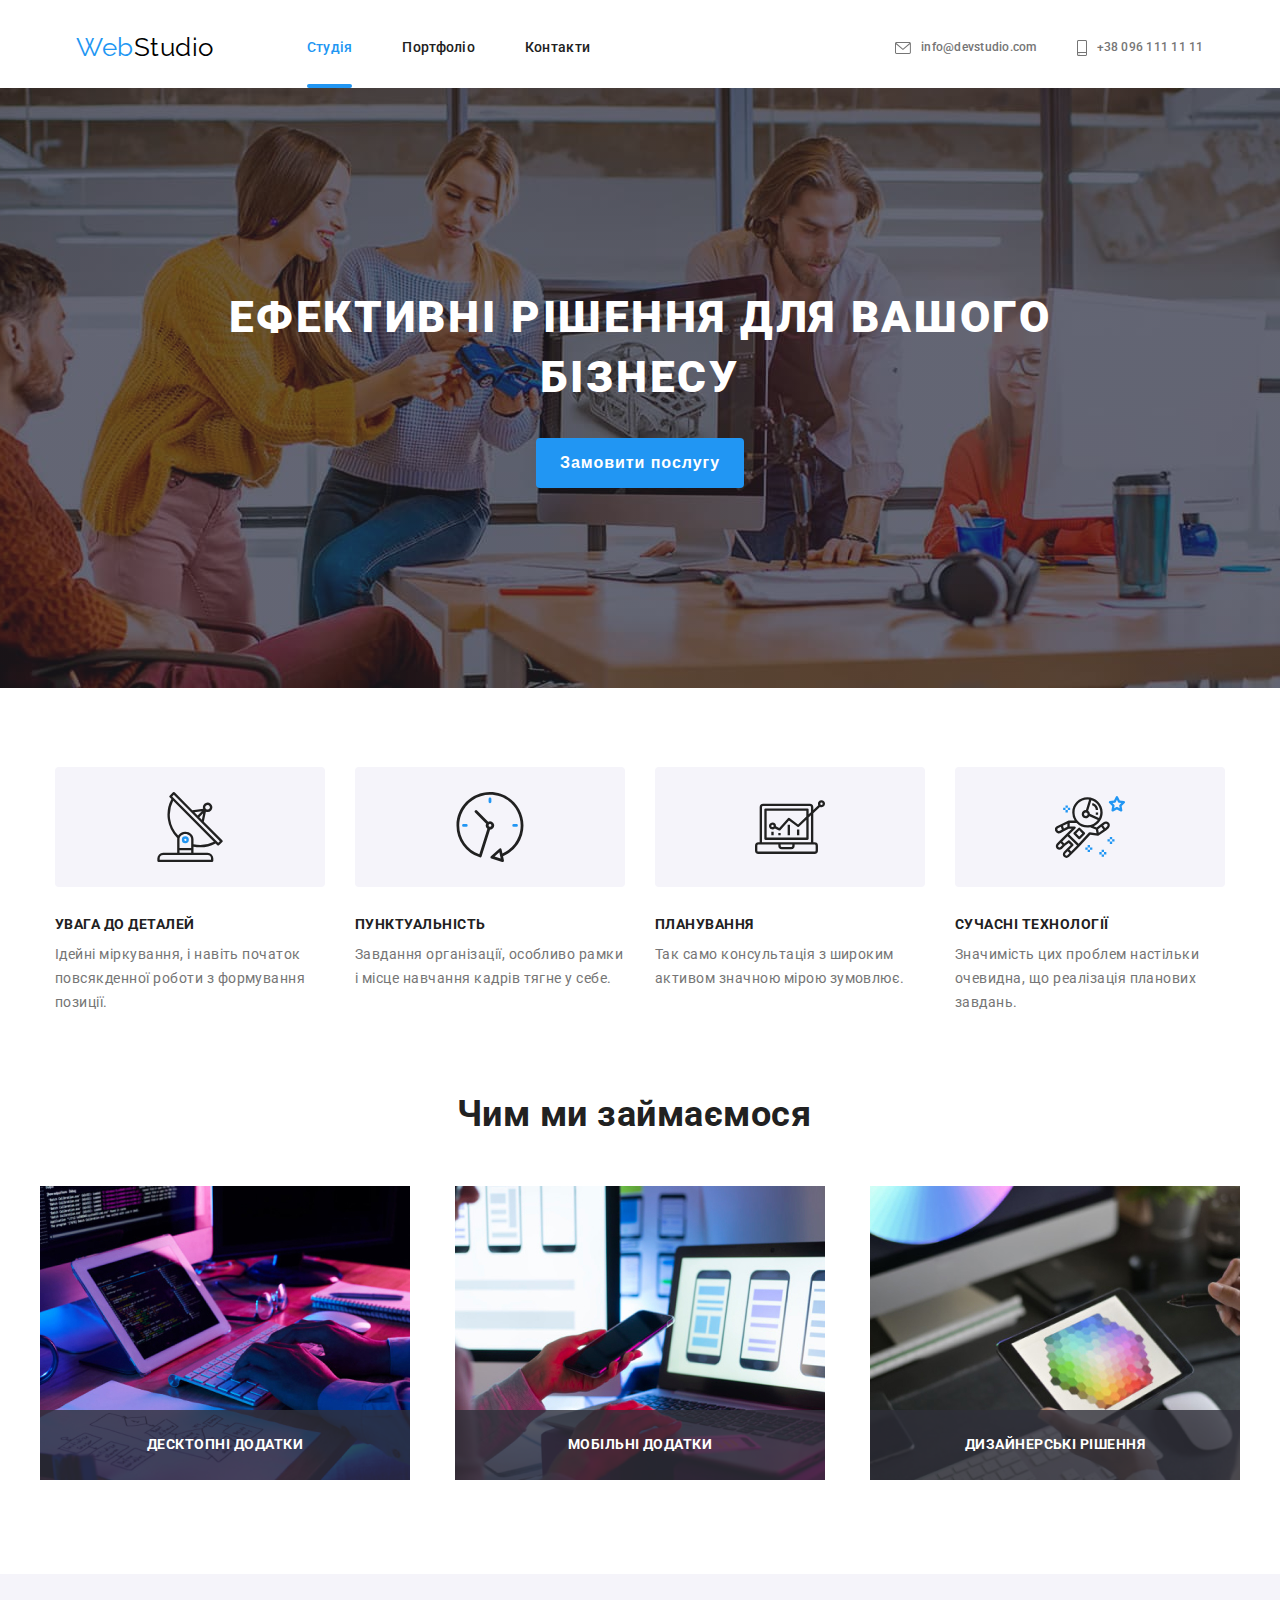
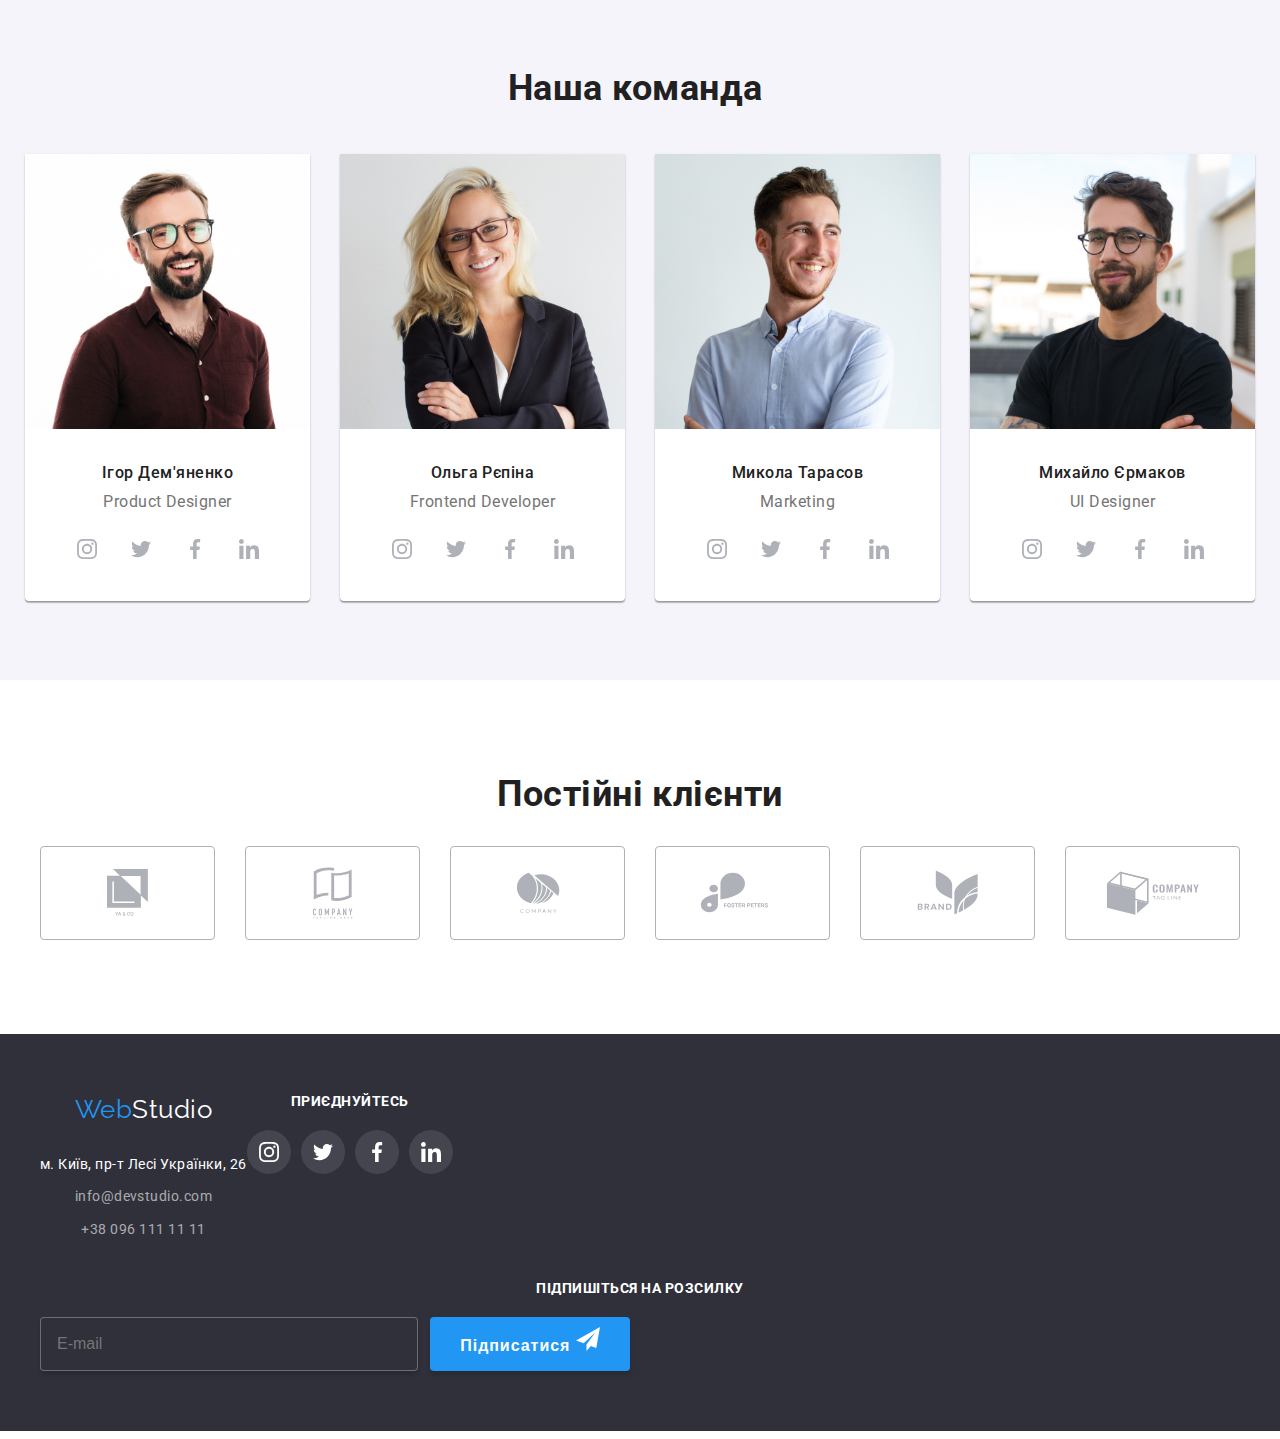
==== commit d753ac67: "Update css" ====
--- a/index.html
+++ b/index.html
@@ -19,7 +19,7 @@
       crossorigin="anonymous"
       referrerpolicy="no-referrer"
     />
-    <link rel="stylesheet" href="./css/main.min.css">
+    <link rel="stylesheet" href="./css/main.min.css" />
   </head>
   <body>
     <!-- Header-->
@@ -63,44 +63,46 @@
 
       <div class="mobile-menu" data-menu>
         <div class="container">
-        <button type="button" class="mobile-button-close" data-menu-close>
-          <svg class="mobile-icon-open" width="19" height="19">
-          <use href="./images/icons.svg#mobile-close"></use>
-        </svg>
-        </button>
-        
-        <nav class="mobile-nav">
-        <ul class="mobile-list marker">
-          <li class="mobile-item"><a href="./index.html" class="mobile-link">Студія</a></li>
-          <li class="mobile-item"><a href="./portfolio.html" class="mobile-link">Портфоліо</a></li>
-          <li class="mobile-item"><a href="" class="mobile-link">Контакти</a></li>
-        </ul>
-
-        <div class="mobile-address">
-          <ul class="mobile-contacts marker">
-          <li class="mobile-contacts-list">
-            <a href="tel:+380961111111" class="mobile-tel-link">
-              +38 096 111 11 11
-            </a>
-          </li>
-          <li class="mobile-contacts-list">
-            <a href="mailto:info@devstudio.com" class="mobile-email-link">
-              info@devstudio.com</a
-            >
-          </li>
-        </ul>
-      </div>
-  
-      <div class="mobile-soc-box">
-        <ul class="mobile-soc-list marker">
-          <li class="mobile-soc-item">Instagram</li>
-          <li class="mobile-soc-item">Twitter</li>
-          <li class="mobile-soc-item">Facebook</li>
-          <li class="mobile-soc-item">LinkedIn</li>
-        </ul>
-      </div>
-      </div>
-  
+          <button type="button" class="mobile-button-close" data-menu-close>
+            <svg class="mobile-icon-open" width="19" height="19">
+              <use href="./images/icons.svg#mobile-close"></use>
+            </svg>
+          </button>
+         
+          <div class="mobile-menu-box">
+          <nav class="mobile-nav">
+            <ul class="mobile-list marker">
+              <li class="mobile-item"><a href="./index.html" class="mobile-link">Студія</a></li>
+              <li class="mobile-item">
+                <a href="./portfolio.html" class="mobile-link">Портфоліо</a>
+              </li>
+              <li class="mobile-item"><a href="" class="mobile-link">Контакти</a></li>
+            </ul>
+          </nav>
+
+          <div class="mobile-address">
+            <ul class="mobile-contacts marker">
+              <li class="mobile-contacts-list">
+                <a href="tel:+380961111111" class="mobile-tel-link"> +38 096 111 11 11 </a>
+              </li>
+              <li class="mobile-contacts-list">
+                <a href="mailto:info@devstudio.com" class="mobile-email-link">
+                  info@devstudio.com</a
+                >
+              </li>
+            </ul>
+            </div>
+          </div>
+
+          <div class="mobile-soc-box">
+            <ul class="mobile-soc-list marker">
+              <li class="mobile-soc-item">Instagram</li>
+              <li class="mobile-soc-item">Twitter</li>
+              <li class="mobile-soc-item">Facebook</li>
+              <li class="mobile-soc-item">LinkedIn</li>
+            </ul>
+          </div>
+        </div>
       </div>
     </header>
 
@@ -396,10 +398,10 @@
     <!-- Footer-->
     <footer class="footer">
       <div class="container">
+      <div class="footer-tablet-box">
         <div class="address">
           <a href="index.html" class="footer-logo"><span class="logo-span">Web</span>Studio</a>
 
-          
           <address class="address-title">
             <ul class="address-list marker">
               <li class="address-item">
@@ -455,10 +457,17 @@
             </li>
           </ul>
         </div>
+      </div>
         <form action="" class="form">
           <label for="sendemail" class="footer-label">Підпишіться на розсилку</label>
           <div class="form-box">
-            <input type="text" name="e-mail" id="sendemail" placeholder="E-mail" class="footer-input" />
+            <input
+              type="text"
+              name="e-mail"
+              id="sendemail"
+              placeholder="E-mail"
+              class="footer-input"
+            />
             <button type="button" class="footer-form-btn">
               Підписатися
               <svg class="footer-soc-icons" width="24" height="24">
@@ -476,26 +485,26 @@
         <form action="" class="modal-form">
           <label for="name" class="modal-label">Ім'я</label>
           <div class="modal-input-box">
-          <input type="text" name="name" id="name" class="modal-input" />
-          <svg width="18" height="18" class="modal-icon">
-            <use href="./images/icons.svg#icon-modal-person"></use>
-          </svg>
+            <input type="text" name="name" id="name" class="modal-input" />
+            <svg width="18" height="18" class="modal-icon">
+              <use href="./images/icons.svg#icon-modal-person"></use>
+            </svg>
           </div>
 
           <label for="tel" class="modal-label">Телефон</label>
           <div class="modal-input-box">
-          <input type="tel" name="tel" id="tel" class="modal-input" />
-          <svg width="18" height="18" class="modal-icon">
-            <use href="./images/icons.svg#icon-modal-phone"></use>
-          </svg>
+            <input type="tel" name="tel" id="tel" class="modal-input" />
+            <svg width="18" height="18" class="modal-icon">
+              <use href="./images/icons.svg#icon-modal-phone"></use>
+            </svg>
           </div>
 
           <label for="email" class="modal-label">Пошта</label>
           <div class="modal-input-box">
-          <input type="email" name="email" id="email" class="modal-input" />
-          <svg width="18" height="18" class="modal-icon">
-            <use href="./images/icons.svg#icon-modal-email"></use>
-          </svg>
+            <input type="email" name="email" id="email" class="modal-input" />
+            <svg width="18" height="18" class="modal-icon">
+              <use href="./images/icons.svg#icon-modal-email"></use>
+            </svg>
           </div>
 
           <label for="comment" class="modal-label">Коментар</label>
@@ -506,13 +515,18 @@
             placeholder="Введіть текст"
           ></textarea>
 
-          <input type="checkbox" id="checkbox" name="checkbox" class="modal-checkbox"/>
+          <input type="checkbox" id="checkbox" name="checkbox" class="modal-checkbox" />
           <label for="checkbox" class="modal-checkbox-label">
-          <span class="modal-checkbox-icon">
-            <svg width="11" height="8">
-              <use href="./images/icons.svg#icon-modal-apply" ></use>
-            </svg>
-          </span> Погоджуюся з розсилкою та приймаю <div class="checkbox-underline"><a href="index.html" target="_blank" class="modal-link">Умови договору</a></div></label>
+            <span class="modal-checkbox-icon">
+              <svg width="11" height="8">
+                <use href="./images/icons.svg#icon-modal-apply"></use>
+              </svg>
+            </span>
+            Погоджуюся з розсилкою та приймаю
+            <div class="checkbox-underline">
+              <a href="index.html" target="_blank" class="modal-link">Умови договору</a>
+            </div></label
+          >
           <button type="submit" class="modal-btn">Відправити</button>
         </form>
 
--- a/css/main.min.css
+++ b/css/main.min.css
@@ -1 +1 @@
-body{max-width:1600px;margin-right:auto;margin-left:auto;color:var(--font-color);background-color:var(--main-color);font-family:Roboto,sans-serif;letter-spacing:.03em}.marker{list-style:none}img{width:100%;height:auto}.main{border-top:1px solid #ececec}.section{padding-top:94px;padding-bottom:94px}h1,h2,h3,h4,h5,h6,ul,p{margin-top:0;margin-bottom:0;padding:0}:root{--header-color: #000000;--font-color: #212121;--text-color: #757575;--main-color: #ffffff;--logo-color: #2196f3;--footer-color: #2f303a}.container{width:100%;padding:0 15px;margin-left:auto;margin-right:auto}@media screen and (min-width: 480px){.container{width:480px}}@media screen and (min-width: 768px){.container{width:768px}}@media screen and (min-width: 1200px){.container{width:1200px}}@-webkit-keyframes slidein{0%{transform:scale(1)}50%{transform:scale(0.95)}100%{transform:scale(1)}}@keyframes slidein{0%{transform:scale(1)}50%{transform:scale(0.95)}100%{transform:scale(1)}}.header,.header-list{position:relative;display:flex;align-items:center}@media screen and (max-width: 480px){.header-list{display:none}}.header-list .header-item+.header-item{margin-left:50px}.header-item{position:relative}.header-address{margin-left:318px}@media screen and (max-width: 480px){.header-address{display:none}}.header-link{display:block;padding-top:32px;padding-bottom:32px;text-decoration:none;font-weight:500;font-size:14px;line-height:1.14;letter-spacing:.02em;cursor:pointer;color:var(--font-color);transition:250ms cubic-bezier(0.4, 0, 0.2, 1)}.header-link:hover,.header-link:focus{color:var(--logo-color);transition:250ms cubic-bezier(0.4, 0, 0.2, 1)}.header-nav{margin-left:93px}.current{color:var(--logo-color)}.current::after{content:"";position:absolute;width:100%;height:4px;bottom:0;right:0;background-color:var(--logo-color);border-radius:2px}.mobile-button-open{margin-left:auto;background-color:rgba(0,0,0,0);border:0}@media screen and (min-width: 481px){.mobile-button-open{display:none}}.mobile-button-close{position:absolute;top:3%;right:3%;background-color:rgba(0,0,0,0);fill:#212121;border:0}.mobile-button-close:focus,.mobile-button-close:hover{fill:#2196f3}.mobile-menu{opacity:1;position:fixed;width:100vw;height:100%;top:0;left:0;right:0;padding-right:83px;padding-left:40px;padding-top:48px;padding-bottom:48px;background-color:#fff;transform:translateY(0%);transition:250ms linear}.mobile-menu .container{display:block;height:100%;padding:0}.mobile-menu.is-hidden{opacity:0;visibility:hidden;pointer-events:none;transition:250ms linear;transform:translateY(-100%)}.mobile-list{margin-bottom:306px}.mobile-item{margin-bottom:32px}.mobile-link{font-style:normal;font-weight:500;font-size:40px;line-height:1.17;letter-spacing:.02em;color:#212121;text-decoration:none}.mobile-link:focus,.mobile-link:hover{color:#2196f3}.mobile-address{margin-bottom:64px}.mobile-contacts-list:not(:last-child){margin-bottom:32px}.mobile-tel-link,.mobile-email-link{text-decoration:none;font-style:normal;font-weight:500;font-size:34px;line-height:.85;letter-spacing:.02em;color:#2196f3}.mobile-email-link{font-size:24px;line-height:1.16;color:#757575}.mobile-soc-list{position:relative;display:flex}.mobile-soc-item{font-style:normal;font-weight:500;font-size:18px;line-height:1.22;letter-spacing:.02em;color:#2196f3}.mobile-soc-item:not(:last-child){margin-right:20px}.mobile-soc-item:not(:last-child):after{content:"";transform:rotate(90deg);position:absolute;bottom:52%;height:1px;width:20px;background-color:rgba(33,33,33,.2)}.logo{padding-top:24px;padding-bottom:25px;color:var(--header-color);text-decoration:none;font-family:Raleway;font-size:26px;line-height:1.19}.logo-span{color:var(--logo-color)}.footer{background-color:var(--footer-color);padding-top:60px;padding-bottom:60px}.footer-logo{display:flex;justify-content:center;margin-bottom:28px;color:var(--main-color);text-decoration:none;font-family:Raleway;font-size:26px;line-height:1.19}.social{display:flex;flex-direction:column;align-items:center;margin-bottom:60px}.social-title{margin-bottom:20px;font-weight:700;font-size:14px;line-height:1.14;text-transform:uppercase;color:var(--main-color)}.social-list{display:flex;align-items:center}.social-items{width:44px;height:44px}.social-items:not(:last-child){margin-right:10px}.social-link{display:flex;justify-content:center;align-items:center;width:100%;height:100%;fill:var(--main-color);border-radius:50%;background-color:rgba(255,255,255,.1);transition:250ms cubic-bezier(0.4, 0, 0.2, 1)}.social-link:hover{background-color:var(--logo-color);transition:250ms cubic-bezier(0.4, 0, 0.2, 1)}.address{margin-bottom:30px}.address-list{display:flex;flex-direction:column;align-items:center}.address-map,.address-link{display:flex;font-style:normal;text-decoration:none;font-weight:400;font-size:14px;line-height:1.7;margin-bottom:9px;color:var(--main-color);transition:250ms cubic-bezier(0.4, 0, 0.2, 1)}.address-map:hover,.address-link:hover,.address-map:focus,.address-link:focus{color:var(--logo-color);transition:250ms cubic-bezier(0.4, 0, 0.2, 1)}.address-link{color:rgba(255,255,255,.6)}.form{display:flex;flex-direction:column;align-items:center}.footer-label{display:inline-block;font-style:normal;font-weight:700;font-size:14px;line-height:1.14;text-transform:uppercase;margin-bottom:20px;color:var(--main-color)}.form-box{display:flex;align-items:center;flex-direction:column;width:100%}.footer-input{height:50px;width:100%;padding-left:16px;margin-right:12px;font-style:normal;font-weight:400;font-size:16px;line-height:.8;border:1px solid rgba(255,255,255,.3);box-shadow:0px 4px 4px rgba(0,0,0,.15);border-radius:4px;background-color:var(--footer-color);color:rgba(255,255,255,.6);margin-bottom:20px}.footer-form-btn{padding:10px 28px;width:200px;font-style:normal;font-weight:700;font-size:16px;line-height:1.8;letter-spacing:.06em;box-shadow:0px 4px 4px rgba(0,0,0,.15);border-radius:4px;border:0;background-color:var(--logo-color);color:var(--main-color);fill:var(--main-color);transition:250ms cubic-bezier(0.4, 0, 0.2, 1);cursor:pointer}.footer-form-btn:hover,.footer-form-btn:focus{background-color:var(--main-color);color:var(--header-color);fill:var(--header-color);-webkit-animation-name:slidein;animation-name:slidein;-webkit-animation-duration:2000ms;animation-duration:2000ms;-webkit-animation-iteration-count:infinite;animation-iteration-count:infinite;transition:250ms cubic-bezier(0.4, 0, 0.2, 1)}.backdrop{position:fixed;width:100%;height:100%;top:0;left:0;background-color:rgba(0,0,0,.2);opacity:1;transition:250ms cubic-bezier(0.4, 0, 0.2, 1)}.backdrop.is-hidden .modal{transform:translate(-50%, -50%) translateY(250px);transition:500ms}.backdrop.is-hidden{opacity:0;visibility:hidden;pointer-events:none}.modal{position:absolute;width:95%;height:auto;padding:40px;top:50%;left:50%;transform:translate(-50%, -50%);transition:500ms;background-color:var(--main-color);box-shadow:0px 1px 3px rgba(0,0,0,.12),0px 1px 1px rgba(0,0,0,.14),0px 2px 1px rgba(0,0,0,.2);border-radius:4px;display:flex;flex-direction:column}.modal-title{margin-bottom:20px;font-style:normal;font-weight:700;font-size:20px;line-height:1.15;text-align:center;color:var(--font-color)}.modal-label{display:inline-block;font-style:normal;font-weight:400;font-size:12px;line-height:1.16;letter-spacing:.01em;margin-bottom:4px;color:var(--text-color)}.modal-input{width:100%;height:40px;margin-bottom:10px;padding-left:42px;font-size:14px;font-style:normal;font-weight:400;border:1px solid rgba(33,33,33,.2);border-radius:4px;transition:250ms cubic-bezier(0.4, 0, 0.2, 1);outline:rgba(0,0,0,0)}.modal-input:focus{border-color:var(--logo-color);transition:250ms cubic-bezier(0.4, 0, 0.2, 1)}.modal-input:focus+.modal-icon{fill:var(--logo-color);transition:250ms cubic-bezier(0.4, 0, 0.2, 1)}.modal-input-box{position:relative;width:100%}.modal-icon{left:0;top:5%;position:absolute;margin-left:12px;transform:translateY(50%)}.modal-link{width:100%;margin-left:7px;font-size:12px;line-height:1.16;letter-spacing:.01em;text-decoration:none;color:var(--logo-color)}.modal-link::after{position:absolute;content:"";background-color:var(--logo-color);width:95%;height:1px;bottom:5%;left:5%}.modal-checkbox{position:absolute;width:1px;height:1px;margin:-1px;border:0;padding:0;white-space:nowrap;-webkit-clip-path:inset(100%);clip-path:inset(100%);clip:rect(0 0 0 0);overflow:hidden}.modal-checkbox:checked+.modal-checkbox-label>span{border:none;background-color:var(--logo-color)}.modal-checkbox:checked+.modal-checkbox-label>span svg{fill:var(--main-color);transition:250ms}.modal-checkbox-label{display:flex;justify-content:center;font-size:12px;color:var(--text-color);margin-bottom:30px}.modal-checkbox-icon{display:flex;justify-content:center;align-items:center;width:16px;height:15px;margin-right:7px;border:2px solid var(--font-color);border-radius:2px}.modal-checkbox-icon svg{fill:rgba(0,0,0,0)}.modal-btn{position:relative;overflow:hidden;display:block;margin:0 auto;padding:10px 52px;font-style:normal;font-weight:700;font-size:16px;line-height:1.8;letter-spacing:.06em;box-shadow:0px 4px 4px rgba(0,0,0,.15);border-radius:4px;border:0;background-color:var(--logo-color);color:var(--main-color);transition:250ms cubic-bezier(0.4, 0, 0.2, 1);cursor:pointer}.modal-btn:focus,.modal-btn:hover{background-color:var(--main-color);color:var(--header-color);transition:250ms cubic-bezier(0.4, 0, 0.2, 1)}.modal-textarea{display:inline-block;height:96px;width:100%;padding:12px 16px;resize:none;margin-bottom:20px;font-size:14px;border:1px solid rgba(33,33,33,.2);transition:250ms cubic-bezier(0.4, 0, 0.2, 1);border-radius:4px;outline:rgba(0,0,0,0)}.modal-textarea:focus{border-color:var(--logo-color);transition:250ms cubic-bezier(0.4, 0, 0.2, 1)}.modal-close{display:flex;justify-content:center;align-items:center;position:absolute;top:10px;right:10px;width:30px;height:30px;border:1px solid rgba(0,0,0,.1);border-radius:50%;background-color:rgba(0,0,0,0);transition:250ms cubic-bezier(0.4, 0, 0.2, 1);cursor:pointer}.modal-close:hover{fill:var(--logo-color);transition:250ms cubic-bezier(0.4, 0, 0.2, 1)}textarea::-moz-placeholder{font-style:normal;font-weight:400;font-size:12px;line-height:1.6;letter-spacing:.01em;color:rgba(117,117,117,.5)}textarea:-ms-input-placeholder{font-style:normal;font-weight:400;font-size:12px;line-height:1.6;letter-spacing:.01em;color:rgba(117,117,117,.5)}textarea::placeholder{font-style:normal;font-weight:400;font-size:12px;line-height:1.6;letter-spacing:.01em;color:rgba(117,117,117,.5)}.checkbox-underline{position:relative}.contacts{display:flex;align-items:center;gap:40px}.contacts-link{display:flex;align-items:center;padding-top:32px;padding-bottom:32px;color:var(--text-color);font-style:normal;text-decoration:none;font-weight:500;font-size:14px;line-height:1.14;letter-spacing:.02em;transition:250ms cubic-bezier(0.4, 0, 0.2, 1)}.contacts-link:hover,.contacts-link:focus{color:var(--logo-color);transition:250ms cubic-bezier(0.4, 0, 0.2, 1)}.contacts-icon{margin-right:10px;fill:currentColor}.hero{background-image:linear-gradient(rgba(47, 48, 58, 0.4), rgba(47, 48, 58, 0.4)),url("../images/Hero-jpg.jpg");background-repeat:no-repeat;background-size:cover;background-position:center;background-color:var(--footer-color);text-align:center;padding-bottom:200px}.hero-title{color:var(--main-color);font-weight:900;font-size:26px;line-height:1.36;letter-spacing:.06em;text-transform:uppercase;width:100%;margin-left:auto;margin-right:auto;margin-bottom:30px;padding-top:200px}.hero-btn{padding:10px 24px;color:var(--main-color);background-color:var(--logo-color);border:0;border-radius:4px;font-weight:700;font-size:16px;line-height:1.9;letter-spacing:.06em;transition:250ms cubic-bezier(0.4, 0, 0.2, 1)}.hero-btn:hover,.hero-btn:focus{color:var(--font-color);background-color:var(--main-color);cursor:pointer}.features{padding-top:94px;padding-bottom:94px}.features-list{gap:30px}.features-image{display:flex;justify-content:center;align-items:center;height:120px;margin-bottom:30px;fill:currentColor;background-color:#f5f4fa;border-radius:4px}.features-title{text-align:center;margin-bottom:10px;font-size:14px;line-height:1.14;text-transform:uppercase}.features-text{color:var(--text-color);font-size:14px;line-height:1.71}.features-hidden{position:absolute;width:1px;height:1px;margin:-1px;border:0;padding:0;white-space:nowrap;-webkit-clip-path:inset(100%);clip-path:inset(100%);clip:rect(0 0 0 0);overflow:hidden}.activity{display:flex;justify-content:space-between}.activity-section{padding-bottom:94px}@media screen and (max-width: 480px){.activity-section{display:none}}.activity-title{width:366px;margin-right:auto;margin-left:auto;margin-bottom:50px;font-size:36px;line-height:1.16}.activity-box{position:relative;display:flex;justify-content:center}.activity-box-text{font-weight:700;font-size:14px;line-height:1.14;text-align:center;text-transform:uppercase;position:absolute;bottom:0;padding-top:27px;padding-bottom:27px;width:100%;color:var(--main-color);background-color:rgba(47,48,58,.8)}.team-title{width:264px;margin-right:auto;margin-left:auto;margin-bottom:30px;color:var(--font-color);font-size:36px;line-height:1.16}.team{padding-top:94px;padding-bottom:94px;background-color:#f5f4fa}.team-item{padding-bottom:30px;margin-bottom:30px;background-color:var(--main-color);box-shadow:0px 1px 3px rgba(0,0,0,.12),0px 1px 1px rgba(0,0,0,.14),0px 2px 1px rgba(0,0,0,.2);border-radius:0px 0px 4px 4px}.team-role{text-align:center;margin-bottom:16px;color:var(--text-color);line-height:1.19}.team-member{margin-top:30px;margin-bottom:10px;text-align:center;color:var(--font-color);font-weight:500;font-size:16px;line-height:1.19}.team-soc-list,.team-soc-link{display:flex;justify-content:center;align-items:center}.team-soc-link{border-radius:50%;width:100%;height:100%;fill:#afb1b8;transition:250ms cubic-bezier(0.4, 0, 0.2, 1)}.team-soc-link:hover{background-color:var(--logo-color);fill:var(--main-color);transition:250ms cubic-bezier(0.4, 0, 0.2, 1)}.team-soc-items{width:44px;height:44px}.team-soc-items:not(:last-child){margin-right:10px}.client-title{text-align:center;margin-bottom:30px;font-size:36px;line-height:1.16}.client{padding-bottom:94px;padding-top:94px}.client-list{display:flex;justify-content:center;align-items:center;flex-wrap:wrap;margin:-15px}.client .client-item{display:flex;justify-content:center;width:calc((100% - 60px)/2);margin:15px;height:92px;border:1px solid #afb1b8;border-radius:4px;transition:250ms cubic-bezier(0.4, 0, 0.2, 1)}.client .client-item:focus,.client .client-item:hover .client-link{fill:var(--logo-color);transition:250ms cubic-bezier(0.4, 0, 0.2, 1)}.client .client-item:focus,.client .client-item:hover{border-color:var(--logo-color);transition:250ms cubic-bezier(0.4, 0, 0.2, 1)}.client-link{display:flex;align-items:center;fill:#afb1b8;transition:250ms cubic-bezier(0.4, 0, 0.2, 1)}.title-hidden{position:absolute;width:1px;height:1px;margin:-1px;border:0;padding:0;white-space:nowrap;-webkit-clip-path:inset(100%);clip-path:inset(100%);clip:rect(0 0 0 0);overflow:hidden}.buttons{display:flex;margin-bottom:50px;width:569px;margin-right:auto;margin-left:auto}.buttons-list:not(:last-child){margin-right:8px}.buttons-link{padding:6px 22px;border-radius:4px;color:var(--font-color);background-color:#f5f4fa;border:0;cursor:pointer;height:38px;line-height:1.62px;font-weight:500;text-align:center;transition:250ms cubic-bezier(0.4, 0, 0.2, 1)}.buttons-link:hover,.buttons-link:focus{color:var(--main-color);background-color:var(--logo-color);box-shadow:0px 3px 1px rgba(0,0,0,.1),0px 1px 2px rgba(0,0,0,.08),0px 2px 2px rgba(0,0,0,.12);transition:250ms cubic-bezier(0.4, 0, 0.2, 1)}.portfolio{display:flex;flex-wrap:wrap;justify-content:space-around;gap:30px}.portfolio-list{width:370px;padding-bottom:20px;background:var(--main-color);outline:1px solid #eee;outline-offset:-1px;transition:250ms cubic-bezier(0.4, 0, 0.2, 1)}.portfolio-list:hover{box-shadow:0px 1px 1px rgba(0,0,0,.12),0px 4px 4px rgba(0,0,0,.06),1px 4px 6px rgba(0,0,0,.16);transition:250ms cubic-bezier(0.4, 0, 0.2, 1)}.portfolio-list:hover .portfolio-overlay-text{transform:translateY(0)}.portfolio-overlay{position:relative;overflow:hidden}.portfolio-overlay-text{position:absolute;top:0;width:100%;height:100%;padding:63px 24px;font-style:normal;font-weight:400;font-size:18px;line-height:1.5;transform:translateY(100%);transition:250ms cubic-bezier(0.4, 0, 0.2, 1);color:var(--main-color);background-color:rgba(33,150,243,.9)}.portfolio-title{padding-top:20px;padding-left:24px;margin-bottom:4px;font-size:18px;line-height:2;letter-spacing:.06em}.portfolio-text{color:var(--text-color);line-height:1.9;padding-left:24px}/*# sourceMappingURL=main.min.css.map */+body{max-width:1600px;margin-right:auto;margin-left:auto;color:var(--font-color);background-color:var(--main-color);font-family:Roboto,sans-serif;letter-spacing:.03em}.marker{list-style:none}img{width:100%;height:auto}.main{border-top:1px solid #ececec}.section{padding-top:94px;padding-bottom:94px}h1,h2,h3,h4,h5,h6,ul,p{margin-top:0;margin-bottom:0;padding:0}:root{--header-color: #000000;--font-color: #212121;--text-color: #757575;--main-color: #ffffff;--logo-color: #2196f3;--footer-color: #2f303a}.container{width:100%;padding:0 15px;margin-left:auto;margin-right:auto}@media screen and (min-width: 480px){.container{width:480px}}@media screen and (min-width: 768px){.container{width:768px}}@media screen and (min-width: 1200px){.container{width:1200px}}@-webkit-keyframes slidein{0%{transform:scale(1)}50%{transform:scale(0.95)}100%{transform:scale(1)}}@keyframes slidein{0%{transform:scale(1)}50%{transform:scale(0.95)}100%{transform:scale(1)}}.header,.header-list{position:relative;display:flex;align-items:center}@media screen and (min-width: 768px){.header,.header-list{justify-content:space-between}}@media screen and (min-width: 1200px){.header,.header-list{justify-content:center;align-items:center}}@media screen and (max-width: 480px){.header-list{display:none}}@media screen and (min-width: 1200px){.header-list{margin-left:93px}}.header-list .header-item+.header-item{margin-left:50px}.header-item{position:relative}@media screen and (max-width: 480px){.header-address{display:none}}@media screen and (min-width: 1200px){.header-address{margin-left:305px}}.header-link{display:block;padding-top:32px;padding-bottom:32px;text-decoration:none;font-weight:500;font-size:14px;line-height:1.14;letter-spacing:.02em;cursor:pointer;color:var(--font-color);transition:250ms cubic-bezier(0.4, 0, 0.2, 1)}.header-link:hover,.header-link:focus{color:var(--logo-color);transition:250ms cubic-bezier(0.4, 0, 0.2, 1)}.current{color:var(--logo-color)}.current::after{content:"";position:absolute;width:100%;height:4px;bottom:-0.5px;right:0;background-color:var(--logo-color);border-radius:2px}.mobile-button-open{margin-left:auto;background-color:rgba(0,0,0,0);border:0}@media screen and (min-width: 481px){.mobile-button-open{display:none}}.mobile-button-close{position:absolute;top:3%;right:3%;background-color:rgba(0,0,0,0);fill:#212121;border:0}.mobile-button-close:focus,.mobile-button-close:hover{fill:#2196f3}.mobile-menu{display:none;opacity:1;position:fixed;width:100vw;height:100%;top:0;left:0;right:0;padding-right:83px;padding-left:40px;padding-top:48px;padding-bottom:48px;background-color:#fff;transform:translateY(0%);transition:250ms linear}.mobile-menu .container{display:block;height:100%;padding:0}.mobile-menu.is-hidden{opacity:0;visibility:hidden;pointer-events:none;transition:250ms linear;transform:translateY(-100%)}.mobile-menu-box{display:flex;flex-direction:column;justify-content:space-between;height:100%}.mobile-item:not(:last-child){margin-bottom:32px}.mobile-link{font-style:normal;font-weight:500;font-size:40px;line-height:1.17;letter-spacing:.02em;color:#212121;text-decoration:none}.mobile-link:focus,.mobile-link:hover{color:#2196f3}.mobile-address{margin-bottom:64px}.mobile-contacts-list:not(:last-child){margin-bottom:32px}.mobile-tel-link,.mobile-email-link{text-decoration:none;font-style:normal;font-weight:500;font-size:34px;line-height:.85;letter-spacing:.02em;color:#2196f3}.mobile-email-link{font-size:24px;line-height:1.16;color:#757575}.mobile-soc-list{display:flex;position:relative}.mobile-soc-item{font-style:normal;font-weight:500;font-size:18px;line-height:1.22;letter-spacing:.02em;color:#2196f3}.mobile-soc-item:not(:last-child){margin-right:20px}.mobile-soc-item:not(:last-child):after{content:"";transform:rotate(90deg);position:absolute;bottom:52%;height:1px;width:20px;background-color:rgba(33,33,33,.2)}.logo{padding-top:24px;padding-bottom:25px;color:var(--header-color);text-decoration:none;font-family:Raleway;font-size:26px;line-height:1.19}.logo-span{color:var(--logo-color)}.footer{background-color:var(--footer-color);padding-top:60px;padding-bottom:60px}@media screen and (min-width: 768px)and (max-width: 1199px){.footer-tablet-box{display:flex;justify-content:space-around;align-items:baseline}}@media screen and (min-width: 1200px){.footer-tablet-box{display:flex}}.footer-logo{display:flex;justify-content:center;margin-bottom:28px;color:var(--main-color);text-decoration:none;font-family:Raleway;font-size:26px;line-height:1.19}.social{display:flex;flex-direction:column;align-items:center;margin-bottom:60px}.social-title{margin-bottom:20px;font-weight:700;font-size:14px;line-height:1.14;text-transform:uppercase;color:var(--main-color)}.social-list{display:flex;align-items:center}.social-items{width:44px;height:44px}.social-items:not(:last-child){margin-right:10px}.social-link{display:flex;justify-content:center;align-items:center;width:100%;height:100%;fill:var(--main-color);border-radius:50%;background-color:rgba(255,255,255,.1);transition:250ms cubic-bezier(0.4, 0, 0.2, 1)}.social-link:hover{background-color:var(--logo-color);transition:250ms cubic-bezier(0.4, 0, 0.2, 1)}.address{margin-bottom:30px}.address-list{display:flex;flex-direction:column;align-items:center}.address-map,.address-link{display:flex;font-style:normal;text-decoration:none;font-weight:400;font-size:14px;line-height:1.7;margin-bottom:9px;color:var(--main-color);transition:250ms cubic-bezier(0.4, 0, 0.2, 1)}.address-map:hover,.address-link:hover,.address-map:focus,.address-link:focus{color:var(--logo-color);transition:250ms cubic-bezier(0.4, 0, 0.2, 1)}.address-link{color:rgba(255,255,255,.6)}.form{display:flex;flex-direction:column;align-items:center}.footer-label{display:inline-block;font-style:normal;font-weight:700;font-size:14px;line-height:1.14;text-transform:uppercase;margin-bottom:20px;color:var(--main-color)}.form-box{display:flex;align-items:center;width:100%}@media screen and (max-width: 1199px){.form-box{flex-direction:column;justify-content:baseline;align-items:center}}.footer-input{height:50px;width:100%;padding-left:16px;margin-right:12px;font-style:normal;font-weight:400;font-size:16px;line-height:.8;border:1px solid rgba(255,255,255,.3);box-shadow:0px 4px 4px rgba(0,0,0,.15);border-radius:4px;background-color:var(--footer-color);color:rgba(255,255,255,.6);margin-bottom:20px}@media screen and (min-width: 768px){.footer-input{max-width:67%}}@media screen and (min-width: 1200px){.footer-input{max-width:358px;margin-bottom:0}}.footer-form-btn{padding:10px 28px;width:200px;font-style:normal;font-weight:700;font-size:16px;line-height:1.8;letter-spacing:.06em;box-shadow:0px 4px 4px rgba(0,0,0,.15);border-radius:4px;border:0;background-color:var(--logo-color);color:var(--main-color);fill:var(--main-color);transition:250ms cubic-bezier(0.4, 0, 0.2, 1);cursor:pointer}.footer-form-btn:hover,.footer-form-btn:focus{background-color:var(--main-color);color:var(--header-color);fill:var(--header-color);-webkit-animation-name:slidein;animation-name:slidein;-webkit-animation-duration:2000ms;animation-duration:2000ms;-webkit-animation-iteration-count:infinite;animation-iteration-count:infinite;transition:250ms cubic-bezier(0.4, 0, 0.2, 1)}.backdrop{position:fixed;width:100%;height:100%;top:0;left:0;background-color:rgba(0,0,0,.2);opacity:1;transition:250ms cubic-bezier(0.4, 0, 0.2, 1)}.backdrop.is-hidden .modal{transform:translate(-50%, -50%) translateY(250px);transition:500ms}.backdrop.is-hidden{opacity:0;visibility:hidden;pointer-events:none}.modal{position:absolute;width:95%;height:auto;padding:40px;top:50%;left:50%;transform:translate(-50%, -50%);transition:500ms;background-color:var(--main-color);box-shadow:0px 1px 3px rgba(0,0,0,.12),0px 1px 1px rgba(0,0,0,.14),0px 2px 1px rgba(0,0,0,.2);border-radius:4px;display:flex;flex-direction:column}@media screen and (min-width: 768px){.modal{width:56%}}@media screen and (min-width: 1200px){.modal{width:528px}}.modal-title{margin-bottom:20px;font-style:normal;font-weight:700;font-size:20px;line-height:1.15;text-align:center;color:var(--font-color)}.modal-label{display:inline-block;font-style:normal;font-weight:400;font-size:12px;line-height:1.16;letter-spacing:.01em;margin-bottom:4px;color:var(--text-color)}.modal-input{width:100%;height:40px;margin-bottom:10px;padding-left:42px;font-size:14px;font-style:normal;font-weight:400;border:1px solid rgba(33,33,33,.2);border-radius:4px;transition:250ms cubic-bezier(0.4, 0, 0.2, 1);outline:rgba(0,0,0,0)}.modal-input:focus{border-color:var(--logo-color);transition:250ms cubic-bezier(0.4, 0, 0.2, 1)}.modal-input:focus+.modal-icon{fill:var(--logo-color);transition:250ms cubic-bezier(0.4, 0, 0.2, 1)}.modal-input-box{position:relative;width:100%}.modal-icon{left:0;top:5%;position:absolute;margin-left:12px;transform:translateY(50%)}.modal-link{width:100%;margin-left:7px;font-size:12px;line-height:1.16;letter-spacing:.01em;text-decoration:none;color:var(--logo-color)}.modal-link::after{position:absolute;content:"";background-color:var(--logo-color);width:95%;height:1px;bottom:5%;left:5%}.modal-checkbox{position:absolute;width:1px;height:1px;margin:-1px;border:0;padding:0;white-space:nowrap;-webkit-clip-path:inset(100%);clip-path:inset(100%);clip:rect(0 0 0 0);overflow:hidden}.modal-checkbox:checked+.modal-checkbox-label>span{border:none;background-color:var(--logo-color)}.modal-checkbox:checked+.modal-checkbox-label>span svg{fill:var(--main-color);transition:250ms}.modal-checkbox-label{display:flex;justify-content:center;font-size:12px;color:var(--text-color);margin-bottom:30px}.modal-checkbox-icon{display:flex;justify-content:center;align-items:center;width:16px;height:15px;margin-right:7px;border:2px solid var(--font-color);border-radius:2px}.modal-checkbox-icon svg{fill:rgba(0,0,0,0)}.modal-btn{position:relative;overflow:hidden;display:block;margin:0 auto;padding:10px 52px;font-style:normal;font-weight:700;font-size:16px;line-height:1.8;letter-spacing:.06em;box-shadow:0px 4px 4px rgba(0,0,0,.15);border-radius:4px;border:0;background-color:var(--logo-color);color:var(--main-color);transition:250ms cubic-bezier(0.4, 0, 0.2, 1);cursor:pointer}.modal-btn:focus,.modal-btn:hover{background-color:var(--main-color);color:var(--header-color);transition:250ms cubic-bezier(0.4, 0, 0.2, 1)}.modal-textarea{display:inline-block;height:96px;width:100%;padding:12px 16px;resize:none;margin-bottom:20px;font-size:14px;border:1px solid rgba(33,33,33,.2);transition:250ms cubic-bezier(0.4, 0, 0.2, 1);border-radius:4px;outline:rgba(0,0,0,0)}.modal-textarea:focus{border-color:var(--logo-color);transition:250ms cubic-bezier(0.4, 0, 0.2, 1)}.modal-close{display:flex;justify-content:center;align-items:center;position:absolute;top:10px;right:10px;width:30px;height:30px;border:1px solid rgba(0,0,0,.1);border-radius:50%;background-color:rgba(0,0,0,0);transition:250ms cubic-bezier(0.4, 0, 0.2, 1);cursor:pointer}.modal-close:hover{fill:var(--logo-color);transition:250ms cubic-bezier(0.4, 0, 0.2, 1)}textarea::-moz-placeholder{font-style:normal;font-weight:400;font-size:12px;line-height:1.6;letter-spacing:.01em;color:rgba(117,117,117,.5)}textarea:-ms-input-placeholder{font-style:normal;font-weight:400;font-size:12px;line-height:1.6;letter-spacing:.01em;color:rgba(117,117,117,.5)}textarea::placeholder{font-style:normal;font-weight:400;font-size:12px;line-height:1.6;letter-spacing:.01em;color:rgba(117,117,117,.5)}.checkbox-underline{position:relative}.contacts{display:flex}@media screen and (min-width: 768px){.contacts{flex-direction:column;gap:10px}}@media screen and (min-width: 768px)and (min-width: 1200px){.contacts{align-items:center;flex-direction:row;justify-content:center;align-items:center;gap:40px}}.contacts-link{display:flex;align-items:center;color:var(--text-color);font-style:normal;text-decoration:none;font-weight:500;font-size:12px;line-height:1.14;letter-spacing:.02em;transition:250ms cubic-bezier(0.4, 0, 0.2, 1)}.contacts-link:hover,.contacts-link:focus{color:var(--logo-color);transition:250ms cubic-bezier(0.4, 0, 0.2, 1)}@media screen and (min-width: 1200px){.contacts-link{padding:32px 0px}}.contacts-icon{margin-right:10px;fill:currentColor}.hero{background-image:linear-gradient(rgba(47, 48, 58, 0.4), rgba(47, 48, 58, 0.4)),url("../images/Hero-jpg.jpg");background-repeat:no-repeat;background-size:cover;background-position:center;background-color:var(--footer-color);text-align:center;padding-bottom:200px}.hero-title{color:var(--main-color);font-weight:900;font-size:26px;line-height:1.36;letter-spacing:.06em;text-transform:uppercase;width:100%;margin-left:auto;margin-right:auto;margin-bottom:30px;padding-top:200px}@media screen and (min-width: 768px){.hero-title{width:60%}}@media screen and (min-width: 1200px){.hero-title{width:70%;font-size:44px}}.hero-btn{padding:10px 24px;color:var(--main-color);background-color:var(--logo-color);border:0;border-radius:4px;font-weight:700;font-size:16px;line-height:1.9;letter-spacing:.06em;transition:250ms cubic-bezier(0.4, 0, 0.2, 1)}.hero-btn:hover,.hero-btn:focus{color:var(--font-color);background-color:var(--main-color);cursor:pointer}.features{padding-top:94px;padding-bottom:94px}.features-list{display:flex}@media screen and (min-width: 768px){.features-list{flex-wrap:wrap;justify-content:center;margin:-30px}}@media screen and (min-width: 1200px){.features-list{flex-wrap:nowrap}}@media screen and (min-width: 768px){.features-item{width:calc((100% - 90px)/2);margin:15px}}@media screen and (min-width: 1200px){.features-item{width:270px}}.features-image{display:flex;justify-content:center;align-items:center;height:120px;margin-bottom:30px;fill:currentColor;background-color:#f5f4fa;border-radius:4px}.features-title{margin-bottom:10px;font-size:14px;line-height:1.14;text-transform:uppercase}.features-text{color:var(--text-color);font-size:14px;line-height:1.71}.features-hidden{position:absolute;width:1px;height:1px;margin:-1px;border:0;padding:0;white-space:nowrap;-webkit-clip-path:inset(100%);clip-path:inset(100%);clip:rect(0 0 0 0);overflow:hidden}.activity{display:flex;justify-content:space-between}.activity-section{padding-bottom:94px}@media screen and (max-width: 1199px){.activity-section{display:none}}.activity-title{width:366px;margin-right:auto;margin-left:auto;margin-bottom:50px;font-size:36px;line-height:1.16}.activity-box{position:relative;display:flex;justify-content:center}.activity-box-text{font-weight:700;font-size:14px;line-height:1.14;text-align:center;text-transform:uppercase;position:absolute;bottom:0;padding-top:27px;padding-bottom:27px;width:100%;color:var(--main-color);background-color:rgba(47,48,58,.8)}.team-title{width:264px;margin-right:auto;margin-left:auto;margin-bottom:30px;color:var(--font-color);font-size:36px;line-height:1.16}@media screen and (min-width: 768px){.team-title{margin-bottom:60px}}.team{padding-top:94px;padding-bottom:94px;background-color:#f5f4fa}@media screen and (min-width: 768px){.team-list{display:flex;flex-wrap:wrap;justify-content:center;margin:-30px}}@media screen and (min-width: 1200px){.team-list{flex-wrap:nowrap}}.team-item{padding-bottom:30px;margin-bottom:30px;background-color:var(--main-color);box-shadow:0px 1px 3px rgba(0,0,0,.12),0px 1px 1px rgba(0,0,0,.14),0px 2px 1px rgba(0,0,0,.2);border-radius:0px 0px 4px 4px}@media screen and (min-width: 768px){.team-item{width:calc((100% - 90px)/2);margin:15px}}.team-role{text-align:center;margin-bottom:16px;color:var(--text-color);line-height:1.19}.team-member{margin-top:30px;margin-bottom:10px;text-align:center;color:var(--font-color);font-weight:500;font-size:16px;line-height:1.19}.team-soc-list,.team-soc-link{display:flex;justify-content:center;align-items:center}.team-soc-link{border-radius:50%;width:100%;height:100%;fill:#afb1b8;transition:250ms cubic-bezier(0.4, 0, 0.2, 1)}.team-soc-link:hover{background-color:var(--logo-color);fill:var(--main-color);transition:250ms cubic-bezier(0.4, 0, 0.2, 1)}.team-soc-items{width:44px;height:44px}.team-soc-items:not(:last-child){margin-right:10px}.client-title{text-align:center;margin-bottom:30px;font-size:36px;line-height:1.16}.client{padding-bottom:94px;padding-top:94px}.client-list{display:flex;justify-content:center;align-items:center;flex-wrap:wrap;margin:-15px}@media screen and (min-width: 1200px){.client-list{flex-wrap:nowrap}}.client .client-item{display:flex;justify-content:center;width:calc((100% - 60px)/2);margin:15px;height:92px;border:1px solid #afb1b8;border-radius:4px;transition:250ms cubic-bezier(0.4, 0, 0.2, 1)}.client .client-item:focus,.client .client-item:hover .client-link{fill:var(--logo-color);transition:250ms cubic-bezier(0.4, 0, 0.2, 1)}.client .client-item:focus,.client .client-item:hover{border-color:var(--logo-color);transition:250ms cubic-bezier(0.4, 0, 0.2, 1)}.client-link{display:flex;align-items:center;fill:#afb1b8;transition:250ms cubic-bezier(0.4, 0, 0.2, 1)}.title-hidden{position:absolute;width:1px;height:1px;margin:-1px;border:0;padding:0;white-space:nowrap;-webkit-clip-path:inset(100%);clip-path:inset(100%);clip:rect(0 0 0 0);overflow:hidden}.buttons{display:flex;margin-bottom:50px;width:569px;margin-right:auto;margin-left:auto}.buttons-list:not(:last-child){margin-right:8px}.buttons-link{padding:6px 22px;border-radius:4px;color:var(--font-color);background-color:#f5f4fa;border:0;cursor:pointer;height:38px;line-height:1.62px;font-weight:500;text-align:center;transition:250ms cubic-bezier(0.4, 0, 0.2, 1)}.buttons-link:hover,.buttons-link:focus{color:var(--main-color);background-color:var(--logo-color);box-shadow:0px 3px 1px rgba(0,0,0,.1),0px 1px 2px rgba(0,0,0,.08),0px 2px 2px rgba(0,0,0,.12);transition:250ms cubic-bezier(0.4, 0, 0.2, 1)}.portfolio{display:flex;flex-wrap:wrap;justify-content:space-around;gap:30px}.portfolio-list{width:370px;padding-bottom:20px;background:var(--main-color);outline:1px solid #eee;outline-offset:-1px;transition:250ms cubic-bezier(0.4, 0, 0.2, 1)}.portfolio-list:hover{box-shadow:0px 1px 1px rgba(0,0,0,.12),0px 4px 4px rgba(0,0,0,.06),1px 4px 6px rgba(0,0,0,.16);transition:250ms cubic-bezier(0.4, 0, 0.2, 1)}.portfolio-list:hover .portfolio-overlay-text{transform:translateY(0)}.portfolio-overlay{position:relative;overflow:hidden}.portfolio-overlay-text{position:absolute;top:0;width:100%;height:100%;padding:63px 24px;font-style:normal;font-weight:400;font-size:18px;line-height:1.5;transform:translateY(100%);transition:250ms cubic-bezier(0.4, 0, 0.2, 1);color:var(--main-color);background-color:rgba(33,150,243,.9)}.portfolio-title{padding-top:20px;padding-left:24px;margin-bottom:4px;font-size:18px;line-height:2;letter-spacing:.06em}.portfolio-text{color:var(--text-color);line-height:1.9;padding-left:24px}/*# sourceMappingURL=main.min.css.map */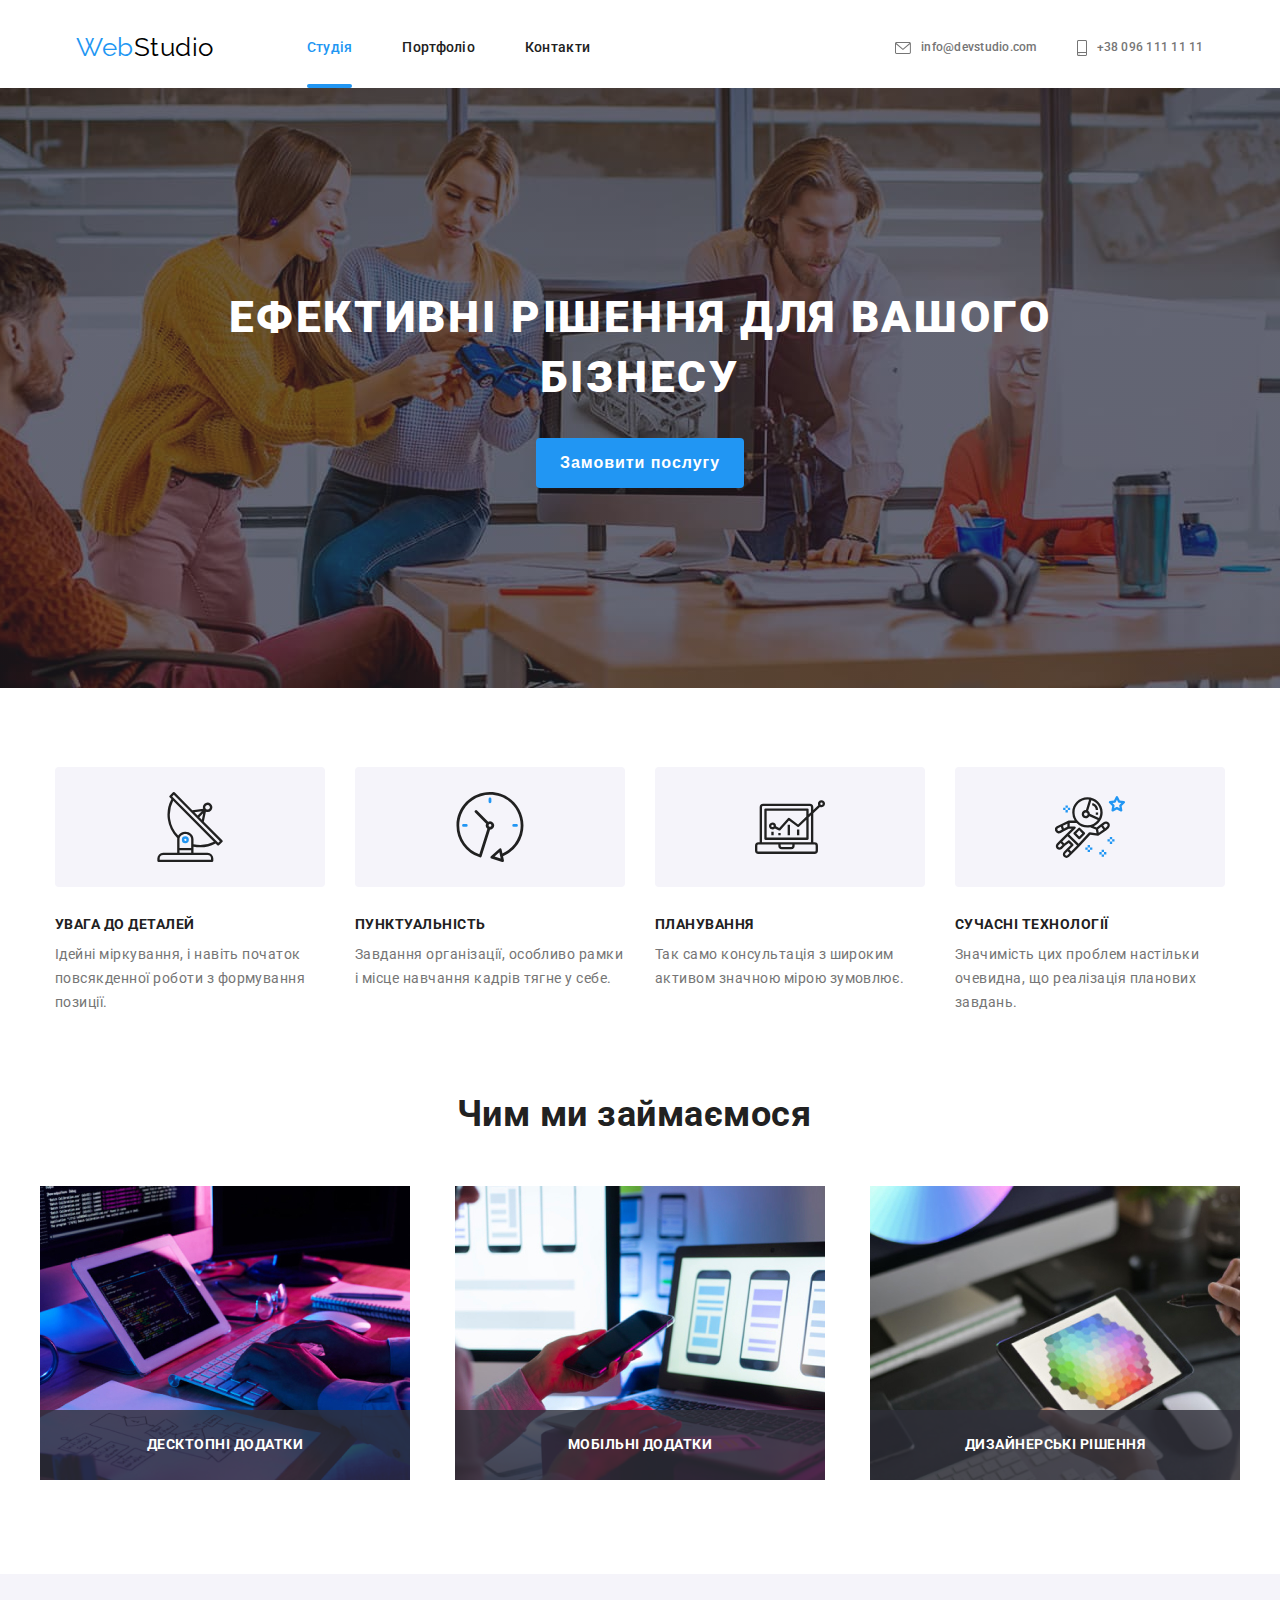
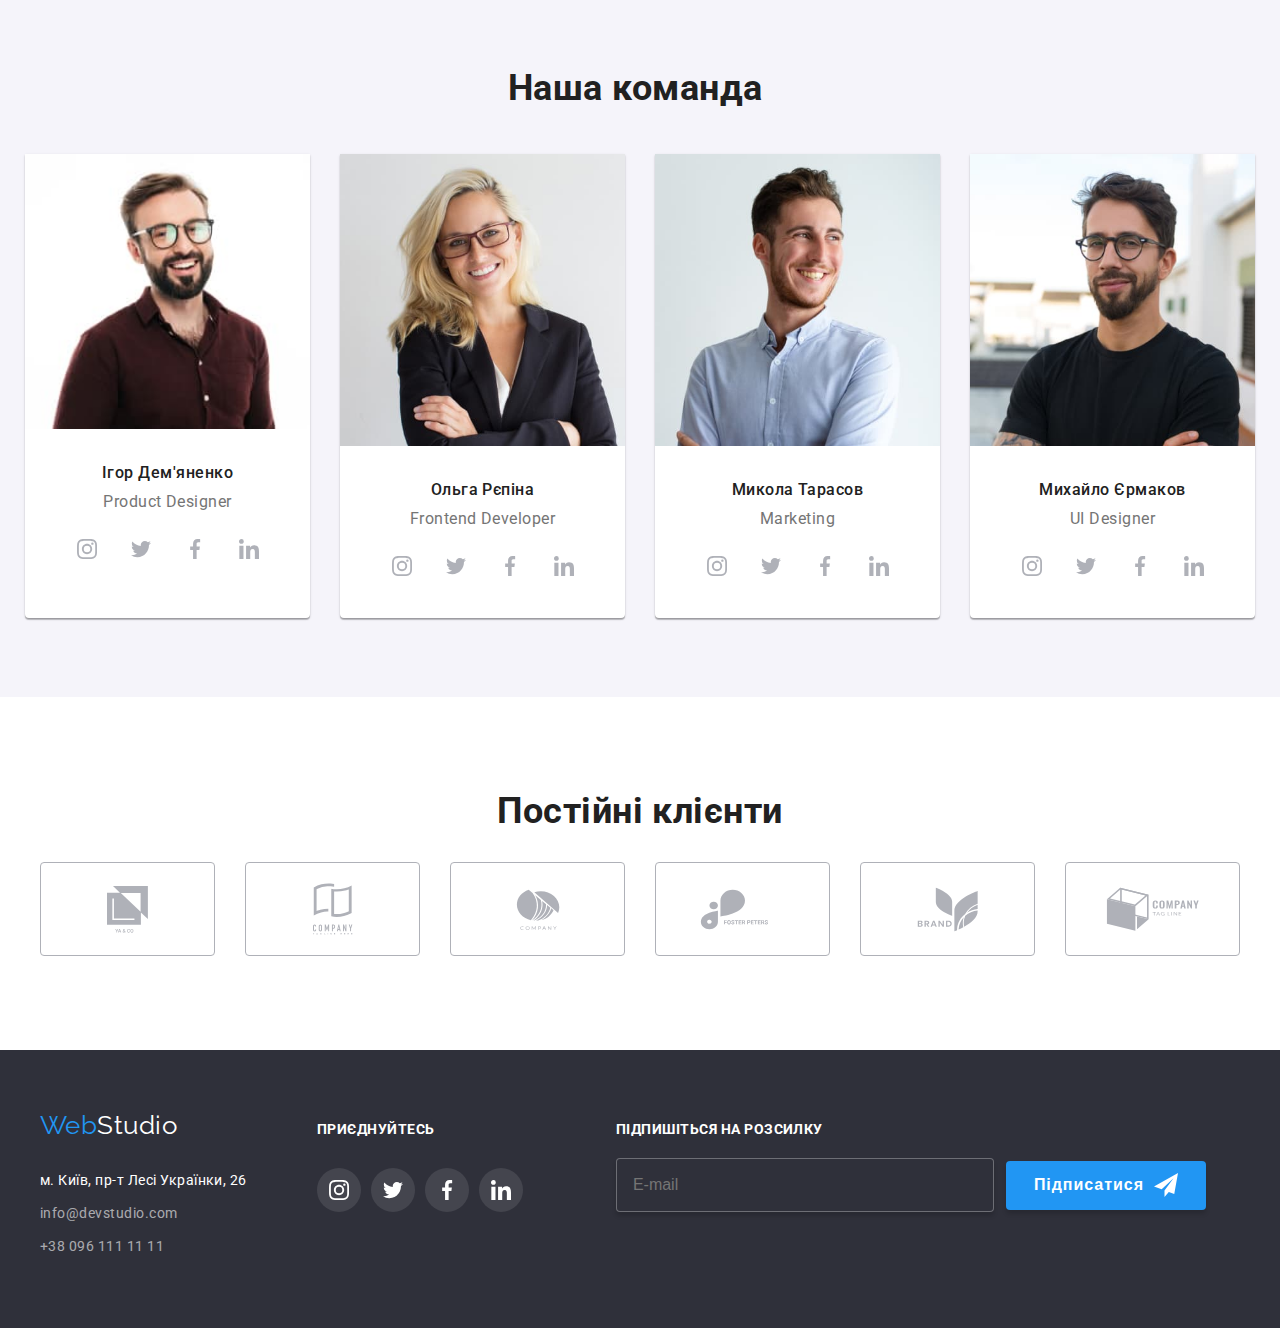
==== commit 94985710: "Update index.html" ====
--- a/index.html
+++ b/index.html
@@ -198,7 +198,12 @@
           <h2 class="team-title">Наша команда</h2>
           <ul class="team-list marker">
             <li class="team-item">
-              <img src="./images/box1.jpg" alt="Ігор Дем'яненко" width="270" />
+              <picture>
+                        <source srcset="./images/igor_desc.jpg 1x, ./images/igor_desc_2x.jpg 2x" media="(min-width: 1200px)" />
+                        <source srcset="./images/igor_tab.jpg 1x, ./images/igor_tab_2x.jpg 2x" media="(min-width: 768px)" />
+                        <source srcset="./images/igor_mob.jpg 1x, ./images/igor_mob_2x.jpg 2x" media="(max-width: 767px)" />
+              <img src="./images/igor_mob.jpg" alt="Ігор Дем'яненко" width="270" />
+              </picture>
               <h3 class="team-member">Ігор Дем'яненко</h3>
               <p class="team-role">Product Designer</p>
 
@@ -234,7 +239,7 @@
               </ul>
             </li>
             <li class="team-item">
-              <img src="./images/box2.jpg" alt="Ольга Рєпіна" width="270" />
+              <img src="./images/olga_mob.jpg" alt="Ольга Рєпіна" width="270" />
               <h3 class="team-member">Ольга Рєпіна</h3>
               <p class="team-role">Frontend Developer</p>
 
@@ -270,7 +275,7 @@
               </ul>
             </li>
             <li class="team-item">
-              <img src="./images/box3.jpg" alt="Микола Тарасов" width="270" />
+              <img src="./images/mykola_mob.jpg" alt="Микола Тарасов" width="270" />
               <h3 class="team-member">Микола Тарасов</h3>
               <p class="team-role">Marketing</p>
 
@@ -306,7 +311,7 @@
               </ul>
             </li>
             <li class="team-item">
-              <img src="./images/box4.jpg" alt="Михайло Єрмаков" width="270" />
+              <img src="./images/myhailo_mob.jpg" alt="Михайло Єрмаков" width="270" />
               <h3 class="team-member">Михайло Єрмаков</h3>
               <p class="team-role">UI Designer</p>
 
--- a/css/main.min.css
+++ b/css/main.min.css
@@ -1 +1 @@
-body{max-width:1600px;margin-right:auto;margin-left:auto;color:var(--font-color);background-color:var(--main-color);font-family:Roboto,sans-serif;letter-spacing:.03em}.marker{list-style:none}img{width:100%;height:auto}.main{border-top:1px solid #ececec}.section{padding-top:94px;padding-bottom:94px}h1,h2,h3,h4,h5,h6,ul,p{margin-top:0;margin-bottom:0;padding:0}:root{--header-color: #000000;--font-color: #212121;--text-color: #757575;--main-color: #ffffff;--logo-color: #2196f3;--footer-color: #2f303a}.container{width:100%;padding:0 15px;margin-left:auto;margin-right:auto}@media screen and (min-width: 480px){.container{width:480px}}@media screen and (min-width: 768px){.container{width:768px}}@media screen and (min-width: 1200px){.container{width:1200px}}@-webkit-keyframes slidein{0%{transform:scale(1)}50%{transform:scale(0.95)}100%{transform:scale(1)}}@keyframes slidein{0%{transform:scale(1)}50%{transform:scale(0.95)}100%{transform:scale(1)}}.header,.header-list{position:relative;display:flex;align-items:center}@media screen and (min-width: 768px){.header,.header-list{justify-content:space-between}}@media screen and (min-width: 1200px){.header,.header-list{justify-content:center;align-items:center}}@media screen and (max-width: 480px){.header-list{display:none}}@media screen and (min-width: 1200px){.header-list{margin-left:93px}}.header-list .header-item+.header-item{margin-left:50px}.header-item{position:relative}@media screen and (max-width: 480px){.header-address{display:none}}@media screen and (min-width: 1200px){.header-address{margin-left:305px}}.header-link{display:block;padding-top:32px;padding-bottom:32px;text-decoration:none;font-weight:500;font-size:14px;line-height:1.14;letter-spacing:.02em;cursor:pointer;color:var(--font-color);transition:250ms cubic-bezier(0.4, 0, 0.2, 1)}.header-link:hover,.header-link:focus{color:var(--logo-color);transition:250ms cubic-bezier(0.4, 0, 0.2, 1)}.current{color:var(--logo-color)}.current::after{content:"";position:absolute;width:100%;height:4px;bottom:-0.5px;right:0;background-color:var(--logo-color);border-radius:2px}.mobile-button-open{margin-left:auto;background-color:rgba(0,0,0,0);border:0}@media screen and (min-width: 481px){.mobile-button-open{display:none}}.mobile-button-close{position:absolute;top:3%;right:3%;background-color:rgba(0,0,0,0);fill:#212121;border:0}.mobile-button-close:focus,.mobile-button-close:hover{fill:#2196f3}.mobile-menu{display:none;opacity:1;position:fixed;width:100vw;height:100%;top:0;left:0;right:0;padding-right:83px;padding-left:40px;padding-top:48px;padding-bottom:48px;background-color:#fff;transform:translateY(0%);transition:250ms linear}.mobile-menu .container{display:block;height:100%;padding:0}.mobile-menu.is-hidden{opacity:0;visibility:hidden;pointer-events:none;transition:250ms linear;transform:translateY(-100%)}.mobile-menu-box{display:flex;flex-direction:column;justify-content:space-between;height:100%}.mobile-item:not(:last-child){margin-bottom:32px}.mobile-link{font-style:normal;font-weight:500;font-size:40px;line-height:1.17;letter-spacing:.02em;color:#212121;text-decoration:none}.mobile-link:focus,.mobile-link:hover{color:#2196f3}.mobile-address{margin-bottom:64px}.mobile-contacts-list:not(:last-child){margin-bottom:32px}.mobile-tel-link,.mobile-email-link{text-decoration:none;font-style:normal;font-weight:500;font-size:34px;line-height:.85;letter-spacing:.02em;color:#2196f3}.mobile-email-link{font-size:24px;line-height:1.16;color:#757575}.mobile-soc-list{display:flex;position:relative}.mobile-soc-item{font-style:normal;font-weight:500;font-size:18px;line-height:1.22;letter-spacing:.02em;color:#2196f3}.mobile-soc-item:not(:last-child){margin-right:20px}.mobile-soc-item:not(:last-child):after{content:"";transform:rotate(90deg);position:absolute;bottom:52%;height:1px;width:20px;background-color:rgba(33,33,33,.2)}.logo{padding-top:24px;padding-bottom:25px;color:var(--header-color);text-decoration:none;font-family:Raleway;font-size:26px;line-height:1.19}.logo-span{color:var(--logo-color)}.footer{background-color:var(--footer-color);padding-top:60px;padding-bottom:60px}@media screen and (min-width: 768px)and (max-width: 1199px){.footer-tablet-box{display:flex;justify-content:space-around;align-items:baseline}}@media screen and (min-width: 1200px){.footer-tablet-box{display:flex}}.footer-logo{display:flex;justify-content:center;margin-bottom:28px;color:var(--main-color);text-decoration:none;font-family:Raleway;font-size:26px;line-height:1.19}.social{display:flex;flex-direction:column;align-items:center;margin-bottom:60px}.social-title{margin-bottom:20px;font-weight:700;font-size:14px;line-height:1.14;text-transform:uppercase;color:var(--main-color)}.social-list{display:flex;align-items:center}.social-items{width:44px;height:44px}.social-items:not(:last-child){margin-right:10px}.social-link{display:flex;justify-content:center;align-items:center;width:100%;height:100%;fill:var(--main-color);border-radius:50%;background-color:rgba(255,255,255,.1);transition:250ms cubic-bezier(0.4, 0, 0.2, 1)}.social-link:hover{background-color:var(--logo-color);transition:250ms cubic-bezier(0.4, 0, 0.2, 1)}.address{margin-bottom:30px}.address-list{display:flex;flex-direction:column;align-items:center}.address-map,.address-link{display:flex;font-style:normal;text-decoration:none;font-weight:400;font-size:14px;line-height:1.7;margin-bottom:9px;color:var(--main-color);transition:250ms cubic-bezier(0.4, 0, 0.2, 1)}.address-map:hover,.address-link:hover,.address-map:focus,.address-link:focus{color:var(--logo-color);transition:250ms cubic-bezier(0.4, 0, 0.2, 1)}.address-link{color:rgba(255,255,255,.6)}.form{display:flex;flex-direction:column;align-items:center}.footer-label{display:inline-block;font-style:normal;font-weight:700;font-size:14px;line-height:1.14;text-transform:uppercase;margin-bottom:20px;color:var(--main-color)}.form-box{display:flex;align-items:center;width:100%}@media screen and (max-width: 1199px){.form-box{flex-direction:column;justify-content:baseline;align-items:center}}.footer-input{height:50px;width:100%;padding-left:16px;margin-right:12px;font-style:normal;font-weight:400;font-size:16px;line-height:.8;border:1px solid rgba(255,255,255,.3);box-shadow:0px 4px 4px rgba(0,0,0,.15);border-radius:4px;background-color:var(--footer-color);color:rgba(255,255,255,.6);margin-bottom:20px}@media screen and (min-width: 768px){.footer-input{max-width:67%}}@media screen and (min-width: 1200px){.footer-input{max-width:358px;margin-bottom:0}}.footer-form-btn{padding:10px 28px;width:200px;font-style:normal;font-weight:700;font-size:16px;line-height:1.8;letter-spacing:.06em;box-shadow:0px 4px 4px rgba(0,0,0,.15);border-radius:4px;border:0;background-color:var(--logo-color);color:var(--main-color);fill:var(--main-color);transition:250ms cubic-bezier(0.4, 0, 0.2, 1);cursor:pointer}.footer-form-btn:hover,.footer-form-btn:focus{background-color:var(--main-color);color:var(--header-color);fill:var(--header-color);-webkit-animation-name:slidein;animation-name:slidein;-webkit-animation-duration:2000ms;animation-duration:2000ms;-webkit-animation-iteration-count:infinite;animation-iteration-count:infinite;transition:250ms cubic-bezier(0.4, 0, 0.2, 1)}.backdrop{position:fixed;width:100%;height:100%;top:0;left:0;background-color:rgba(0,0,0,.2);opacity:1;transition:250ms cubic-bezier(0.4, 0, 0.2, 1)}.backdrop.is-hidden .modal{transform:translate(-50%, -50%) translateY(250px);transition:500ms}.backdrop.is-hidden{opacity:0;visibility:hidden;pointer-events:none}.modal{position:absolute;width:95%;height:auto;padding:40px;top:50%;left:50%;transform:translate(-50%, -50%);transition:500ms;background-color:var(--main-color);box-shadow:0px 1px 3px rgba(0,0,0,.12),0px 1px 1px rgba(0,0,0,.14),0px 2px 1px rgba(0,0,0,.2);border-radius:4px;display:flex;flex-direction:column}@media screen and (min-width: 768px){.modal{width:56%}}@media screen and (min-width: 1200px){.modal{width:528px}}.modal-title{margin-bottom:20px;font-style:normal;font-weight:700;font-size:20px;line-height:1.15;text-align:center;color:var(--font-color)}.modal-label{display:inline-block;font-style:normal;font-weight:400;font-size:12px;line-height:1.16;letter-spacing:.01em;margin-bottom:4px;color:var(--text-color)}.modal-input{width:100%;height:40px;margin-bottom:10px;padding-left:42px;font-size:14px;font-style:normal;font-weight:400;border:1px solid rgba(33,33,33,.2);border-radius:4px;transition:250ms cubic-bezier(0.4, 0, 0.2, 1);outline:rgba(0,0,0,0)}.modal-input:focus{border-color:var(--logo-color);transition:250ms cubic-bezier(0.4, 0, 0.2, 1)}.modal-input:focus+.modal-icon{fill:var(--logo-color);transition:250ms cubic-bezier(0.4, 0, 0.2, 1)}.modal-input-box{position:relative;width:100%}.modal-icon{left:0;top:5%;position:absolute;margin-left:12px;transform:translateY(50%)}.modal-link{width:100%;margin-left:7px;font-size:12px;line-height:1.16;letter-spacing:.01em;text-decoration:none;color:var(--logo-color)}.modal-link::after{position:absolute;content:"";background-color:var(--logo-color);width:95%;height:1px;bottom:5%;left:5%}.modal-checkbox{position:absolute;width:1px;height:1px;margin:-1px;border:0;padding:0;white-space:nowrap;-webkit-clip-path:inset(100%);clip-path:inset(100%);clip:rect(0 0 0 0);overflow:hidden}.modal-checkbox:checked+.modal-checkbox-label>span{border:none;background-color:var(--logo-color)}.modal-checkbox:checked+.modal-checkbox-label>span svg{fill:var(--main-color);transition:250ms}.modal-checkbox-label{display:flex;justify-content:center;font-size:12px;color:var(--text-color);margin-bottom:30px}.modal-checkbox-icon{display:flex;justify-content:center;align-items:center;width:16px;height:15px;margin-right:7px;border:2px solid var(--font-color);border-radius:2px}.modal-checkbox-icon svg{fill:rgba(0,0,0,0)}.modal-btn{position:relative;overflow:hidden;display:block;margin:0 auto;padding:10px 52px;font-style:normal;font-weight:700;font-size:16px;line-height:1.8;letter-spacing:.06em;box-shadow:0px 4px 4px rgba(0,0,0,.15);border-radius:4px;border:0;background-color:var(--logo-color);color:var(--main-color);transition:250ms cubic-bezier(0.4, 0, 0.2, 1);cursor:pointer}.modal-btn:focus,.modal-btn:hover{background-color:var(--main-color);color:var(--header-color);transition:250ms cubic-bezier(0.4, 0, 0.2, 1)}.modal-textarea{display:inline-block;height:96px;width:100%;padding:12px 16px;resize:none;margin-bottom:20px;font-size:14px;border:1px solid rgba(33,33,33,.2);transition:250ms cubic-bezier(0.4, 0, 0.2, 1);border-radius:4px;outline:rgba(0,0,0,0)}.modal-textarea:focus{border-color:var(--logo-color);transition:250ms cubic-bezier(0.4, 0, 0.2, 1)}.modal-close{display:flex;justify-content:center;align-items:center;position:absolute;top:10px;right:10px;width:30px;height:30px;border:1px solid rgba(0,0,0,.1);border-radius:50%;background-color:rgba(0,0,0,0);transition:250ms cubic-bezier(0.4, 0, 0.2, 1);cursor:pointer}.modal-close:hover{fill:var(--logo-color);transition:250ms cubic-bezier(0.4, 0, 0.2, 1)}textarea::-moz-placeholder{font-style:normal;font-weight:400;font-size:12px;line-height:1.6;letter-spacing:.01em;color:rgba(117,117,117,.5)}textarea:-ms-input-placeholder{font-style:normal;font-weight:400;font-size:12px;line-height:1.6;letter-spacing:.01em;color:rgba(117,117,117,.5)}textarea::placeholder{font-style:normal;font-weight:400;font-size:12px;line-height:1.6;letter-spacing:.01em;color:rgba(117,117,117,.5)}.checkbox-underline{position:relative}.contacts{display:flex}@media screen and (min-width: 768px){.contacts{flex-direction:column;gap:10px}}@media screen and (min-width: 768px)and (min-width: 1200px){.contacts{align-items:center;flex-direction:row;justify-content:center;align-items:center;gap:40px}}.contacts-link{display:flex;align-items:center;color:var(--text-color);font-style:normal;text-decoration:none;font-weight:500;font-size:12px;line-height:1.14;letter-spacing:.02em;transition:250ms cubic-bezier(0.4, 0, 0.2, 1)}.contacts-link:hover,.contacts-link:focus{color:var(--logo-color);transition:250ms cubic-bezier(0.4, 0, 0.2, 1)}@media screen and (min-width: 1200px){.contacts-link{padding:32px 0px}}.contacts-icon{margin-right:10px;fill:currentColor}.hero{background-image:linear-gradient(rgba(47, 48, 58, 0.4), rgba(47, 48, 58, 0.4)),url("../images/Hero-jpg.jpg");background-repeat:no-repeat;background-size:cover;background-position:center;background-color:var(--footer-color);text-align:center;padding-bottom:200px}.hero-title{color:var(--main-color);font-weight:900;font-size:26px;line-height:1.36;letter-spacing:.06em;text-transform:uppercase;width:100%;margin-left:auto;margin-right:auto;margin-bottom:30px;padding-top:200px}@media screen and (min-width: 768px){.hero-title{width:60%}}@media screen and (min-width: 1200px){.hero-title{width:70%;font-size:44px}}.hero-btn{padding:10px 24px;color:var(--main-color);background-color:var(--logo-color);border:0;border-radius:4px;font-weight:700;font-size:16px;line-height:1.9;letter-spacing:.06em;transition:250ms cubic-bezier(0.4, 0, 0.2, 1)}.hero-btn:hover,.hero-btn:focus{color:var(--font-color);background-color:var(--main-color);cursor:pointer}.features{padding-top:94px;padding-bottom:94px}.features-list{display:flex}@media screen and (min-width: 768px){.features-list{flex-wrap:wrap;justify-content:center;margin:-30px}}@media screen and (min-width: 1200px){.features-list{flex-wrap:nowrap}}@media screen and (min-width: 768px){.features-item{width:calc((100% - 90px)/2);margin:15px}}@media screen and (min-width: 1200px){.features-item{width:270px}}.features-image{display:flex;justify-content:center;align-items:center;height:120px;margin-bottom:30px;fill:currentColor;background-color:#f5f4fa;border-radius:4px}.features-title{margin-bottom:10px;font-size:14px;line-height:1.14;text-transform:uppercase}.features-text{color:var(--text-color);font-size:14px;line-height:1.71}.features-hidden{position:absolute;width:1px;height:1px;margin:-1px;border:0;padding:0;white-space:nowrap;-webkit-clip-path:inset(100%);clip-path:inset(100%);clip:rect(0 0 0 0);overflow:hidden}.activity{display:flex;justify-content:space-between}.activity-section{padding-bottom:94px}@media screen and (max-width: 1199px){.activity-section{display:none}}.activity-title{width:366px;margin-right:auto;margin-left:auto;margin-bottom:50px;font-size:36px;line-height:1.16}.activity-box{position:relative;display:flex;justify-content:center}.activity-box-text{font-weight:700;font-size:14px;line-height:1.14;text-align:center;text-transform:uppercase;position:absolute;bottom:0;padding-top:27px;padding-bottom:27px;width:100%;color:var(--main-color);background-color:rgba(47,48,58,.8)}.team-title{width:264px;margin-right:auto;margin-left:auto;margin-bottom:30px;color:var(--font-color);font-size:36px;line-height:1.16}@media screen and (min-width: 768px){.team-title{margin-bottom:60px}}.team{padding-top:94px;padding-bottom:94px;background-color:#f5f4fa}@media screen and (min-width: 768px){.team-list{display:flex;flex-wrap:wrap;justify-content:center;margin:-30px}}@media screen and (min-width: 1200px){.team-list{flex-wrap:nowrap}}.team-item{padding-bottom:30px;margin-bottom:30px;background-color:var(--main-color);box-shadow:0px 1px 3px rgba(0,0,0,.12),0px 1px 1px rgba(0,0,0,.14),0px 2px 1px rgba(0,0,0,.2);border-radius:0px 0px 4px 4px}@media screen and (min-width: 768px){.team-item{width:calc((100% - 90px)/2);margin:15px}}.team-role{text-align:center;margin-bottom:16px;color:var(--text-color);line-height:1.19}.team-member{margin-top:30px;margin-bottom:10px;text-align:center;color:var(--font-color);font-weight:500;font-size:16px;line-height:1.19}.team-soc-list,.team-soc-link{display:flex;justify-content:center;align-items:center}.team-soc-link{border-radius:50%;width:100%;height:100%;fill:#afb1b8;transition:250ms cubic-bezier(0.4, 0, 0.2, 1)}.team-soc-link:hover{background-color:var(--logo-color);fill:var(--main-color);transition:250ms cubic-bezier(0.4, 0, 0.2, 1)}.team-soc-items{width:44px;height:44px}.team-soc-items:not(:last-child){margin-right:10px}.client-title{text-align:center;margin-bottom:30px;font-size:36px;line-height:1.16}.client{padding-bottom:94px;padding-top:94px}.client-list{display:flex;justify-content:center;align-items:center;flex-wrap:wrap;margin:-15px}@media screen and (min-width: 1200px){.client-list{flex-wrap:nowrap}}.client .client-item{display:flex;justify-content:center;width:calc((100% - 60px)/2);margin:15px;height:92px;border:1px solid #afb1b8;border-radius:4px;transition:250ms cubic-bezier(0.4, 0, 0.2, 1)}.client .client-item:focus,.client .client-item:hover .client-link{fill:var(--logo-color);transition:250ms cubic-bezier(0.4, 0, 0.2, 1)}.client .client-item:focus,.client .client-item:hover{border-color:var(--logo-color);transition:250ms cubic-bezier(0.4, 0, 0.2, 1)}.client-link{display:flex;align-items:center;fill:#afb1b8;transition:250ms cubic-bezier(0.4, 0, 0.2, 1)}.title-hidden{position:absolute;width:1px;height:1px;margin:-1px;border:0;padding:0;white-space:nowrap;-webkit-clip-path:inset(100%);clip-path:inset(100%);clip:rect(0 0 0 0);overflow:hidden}.buttons{display:flex;margin-bottom:50px;width:569px;margin-right:auto;margin-left:auto}.buttons-list:not(:last-child){margin-right:8px}.buttons-link{padding:6px 22px;border-radius:4px;color:var(--font-color);background-color:#f5f4fa;border:0;cursor:pointer;height:38px;line-height:1.62px;font-weight:500;text-align:center;transition:250ms cubic-bezier(0.4, 0, 0.2, 1)}.buttons-link:hover,.buttons-link:focus{color:var(--main-color);background-color:var(--logo-color);box-shadow:0px 3px 1px rgba(0,0,0,.1),0px 1px 2px rgba(0,0,0,.08),0px 2px 2px rgba(0,0,0,.12);transition:250ms cubic-bezier(0.4, 0, 0.2, 1)}.portfolio{display:flex;flex-wrap:wrap;justify-content:space-around;gap:30px}.portfolio-list{width:370px;padding-bottom:20px;background:var(--main-color);outline:1px solid #eee;outline-offset:-1px;transition:250ms cubic-bezier(0.4, 0, 0.2, 1)}.portfolio-list:hover{box-shadow:0px 1px 1px rgba(0,0,0,.12),0px 4px 4px rgba(0,0,0,.06),1px 4px 6px rgba(0,0,0,.16);transition:250ms cubic-bezier(0.4, 0, 0.2, 1)}.portfolio-list:hover .portfolio-overlay-text{transform:translateY(0)}.portfolio-overlay{position:relative;overflow:hidden}.portfolio-overlay-text{position:absolute;top:0;width:100%;height:100%;padding:63px 24px;font-style:normal;font-weight:400;font-size:18px;line-height:1.5;transform:translateY(100%);transition:250ms cubic-bezier(0.4, 0, 0.2, 1);color:var(--main-color);background-color:rgba(33,150,243,.9)}.portfolio-title{padding-top:20px;padding-left:24px;margin-bottom:4px;font-size:18px;line-height:2;letter-spacing:.06em}.portfolio-text{color:var(--text-color);line-height:1.9;padding-left:24px}/*# sourceMappingURL=main.min.css.map */+body{max-width:1600px;margin-right:auto;margin-left:auto;color:var(--font-color);background-color:var(--main-color);font-family:Roboto,sans-serif;letter-spacing:.03em}.marker{list-style:none}img{width:100%;height:auto}.main{border-top:1px solid #ececec}.section{padding-top:94px;padding-bottom:94px}h1,h2,h3,h4,h5,h6,ul,p{margin-top:0;margin-bottom:0;padding:0}:root{--header-color: #000000;--font-color: #212121;--text-color: #757575;--main-color: #ffffff;--logo-color: #2196f3;--footer-color: #2f303a}.container{width:100%;padding:0 15px;margin-left:auto;margin-right:auto}@media screen and (min-width: 480px){.container{width:480px}}@media screen and (min-width: 768px){.container{width:768px}}@media screen and (min-width: 1200px){.container{width:1200px}}@-webkit-keyframes slidein{0%{transform:scale(1)}50%{transform:scale(0.95)}100%{transform:scale(1)}}@keyframes slidein{0%{transform:scale(1)}50%{transform:scale(0.95)}100%{transform:scale(1)}}.header,.header-list{position:relative;display:flex;align-items:center}@media screen and (min-width: 768px){.header,.header-list{justify-content:space-between}}@media screen and (min-width: 1200px){.header,.header-list{justify-content:center;align-items:center}}@media screen and (max-width: 767px){.header-list{display:none}}@media screen and (min-width: 1200px){.header-list{margin-left:93px}}.header-list .header-item+.header-item{margin-left:50px}.header-item{position:relative}@media screen and (max-width: 767px){.header-address{display:none}}@media screen and (min-width: 1200px){.header-address{margin-left:305px}}.header-link{display:block;padding-top:32px;padding-bottom:32px;text-decoration:none;font-weight:500;font-size:14px;line-height:1.14;letter-spacing:.02em;cursor:pointer;color:var(--font-color);transition:250ms cubic-bezier(0.4, 0, 0.2, 1)}.header-link:hover,.header-link:focus{color:var(--logo-color);transition:250ms cubic-bezier(0.4, 0, 0.2, 1)}.current{color:var(--logo-color)}.current::after{content:"";position:absolute;width:100%;height:4px;bottom:0px;right:0;background-color:var(--logo-color);border-radius:2px}.mobile-button-open{margin-left:auto;background-color:rgba(0,0,0,0);border:0}@media screen and (min-width: 767px){.mobile-button-open{display:none}}.mobile-button-close{position:absolute;top:3%;right:3%;background-color:rgba(0,0,0,0);fill:#212121;border:0}.mobile-button-close:focus,.mobile-button-close:hover{fill:#2196f3}.mobile-menu{display:none;opacity:1;position:fixed;width:100vw;height:100%;top:0;left:0;right:0;padding-right:83px;padding-left:40px;padding-top:48px;padding-bottom:48px;background-color:#fff;transform:translateY(0%);transition:250ms linear}.mobile-menu .container{display:block;height:100%;padding:0}.mobile-menu.is-hidden{opacity:0;visibility:hidden;pointer-events:none;transition:250ms linear;transform:translateY(-100%)}.mobile-menu-box{display:flex;flex-direction:column;justify-content:space-between;height:100%}.mobile-item:not(:last-child){margin-bottom:32px}.mobile-link{font-style:normal;font-weight:500;font-size:40px;line-height:1.17;letter-spacing:.02em;color:#212121;text-decoration:none}.mobile-link:focus,.mobile-link:hover{color:#2196f3}.mobile-address{margin-bottom:64px}.mobile-contacts-list:not(:last-child){margin-bottom:32px}.mobile-tel-link,.mobile-email-link{text-decoration:none;font-style:normal;font-weight:500;font-size:34px;line-height:.85;letter-spacing:.02em;color:#2196f3}.mobile-email-link{font-size:24px;line-height:1.16;color:#757575}.mobile-soc-list{display:flex;position:relative}.mobile-soc-item{font-style:normal;font-weight:500;font-size:18px;line-height:1.22;letter-spacing:.02em;color:#2196f3}.mobile-soc-item:not(:last-child){margin-right:20px}.mobile-soc-item:not(:last-child):after{content:"";transform:rotate(90deg);position:absolute;bottom:52%;height:1px;width:20px;background-color:rgba(33,33,33,.2)}.logo{padding-top:24px;padding-bottom:25px;color:var(--header-color);text-decoration:none;font-family:Raleway;font-size:26px;line-height:1.19}.logo-span{color:var(--logo-color)}.footer{background-color:var(--footer-color);padding-top:60px;padding-bottom:60px}@media screen and (min-width: 1199px){.footer .container{display:flex;align-items:baseline}}@media screen and (min-width: 768px)and (max-width: 1199px){.footer-tablet-box{display:flex;justify-content:space-around;align-items:baseline}}@media screen and (min-width: 1200px){.footer-tablet-box{display:flex;align-items:baseline}}.footer-logo{display:flex;margin-bottom:28px;color:var(--main-color);text-decoration:none;font-family:Raleway;font-size:26px;line-height:1.19}@media screen and (max-width: 1199px){.footer-logo{justify-content:center}}@media screen and (max-width: 1199px){.social{display:flex;flex-direction:column;align-items:center;margin-bottom:60px}}.social-title{margin-bottom:30px;font-weight:700;font-size:14px;line-height:1.14;text-transform:uppercase;color:var(--main-color)}@media screen and (max-width: 1199px){.social-title{margin-bottom:20px}}.social-list{display:flex;justify-content:center;align-items:center}.social-items{width:44px;height:44px}.social-items:not(:last-child){margin-right:10px}.social-link{display:flex;justify-content:center;align-items:center;width:100%;height:100%;fill:var(--main-color);border-radius:50%;background-color:rgba(255,255,255,.1);transition:250ms cubic-bezier(0.4, 0, 0.2, 1)}.social-link:hover{background-color:var(--logo-color);transition:250ms cubic-bezier(0.4, 0, 0.2, 1)}@media screen and (max-width: 1199px){.address{margin-bottom:30px}}@media screen and (min-width: 1200px){.address{margin-right:70px}}@media screen and (max-width: 1199px){.address-list{display:flex;flex-direction:column;align-items:center}}.address-map,.address-link{display:flex;font-style:normal;text-decoration:none;font-weight:400;font-size:14px;line-height:1.7;margin-bottom:9px;color:var(--main-color);transition:250ms cubic-bezier(0.4, 0, 0.2, 1)}.address-map:hover,.address-link:hover,.address-map:focus,.address-link:focus{color:var(--logo-color);transition:250ms cubic-bezier(0.4, 0, 0.2, 1)}.address-link{color:rgba(255,255,255,.6)}@media screen and (max-width: 1199px){.form{display:flex;flex-direction:column;align-items:center}}@media screen and (min-width: 1200px){.form{margin-left:93px}}@media screen and (min-width: 1200px){.form-box{display:flex;flex-direction:row}}.form-box{display:flex;align-items:center;width:100%}@media screen and (max-width: 1199px){.form-box{flex-direction:column;justify-content:baseline;align-items:center}}.footer-label{display:inline-block;font-style:normal;font-weight:700;font-size:14px;line-height:1.14;text-transform:uppercase;margin-bottom:20px;color:var(--main-color)}.footer-input{display:inline-block;height:50px;width:100%;padding-left:16px;font-style:normal;font-weight:400;font-size:16px;line-height:.8;border:1px solid rgba(255,255,255,.3);box-shadow:0px 4px 4px rgba(0,0,0,.15);border-radius:4px;background-color:var(--footer-color);color:rgba(255,255,255,.6)}@media screen and (max-width: 767px){.footer-input{margin-bottom:20px}}@media screen and (min-width: 768px)and (max-width: 1199px){.footer-input{width:450px;margin-bottom:20px}}@media screen and (min-width: 1200px){.footer-input{width:358px;margin-right:12px}}.footer-form-btn{display:flex;align-items:center;gap:10px;padding:10px 28px;font-style:normal;font-weight:700;font-size:16px;line-height:1.8;letter-spacing:.06em;box-shadow:0px 4px 4px rgba(0,0,0,.15);border-radius:4px;border:0;background-color:var(--logo-color);color:var(--main-color);fill:var(--main-color);transition:250ms cubic-bezier(0.4, 0, 0.2, 1);cursor:pointer}.footer-form-btn:hover,.footer-form-btn:focus{background-color:var(--main-color);color:var(--header-color);fill:var(--header-color);-webkit-animation-name:slidein;animation-name:slidein;-webkit-animation-duration:2000ms;animation-duration:2000ms;-webkit-animation-iteration-count:infinite;animation-iteration-count:infinite;transition:250ms cubic-bezier(0.4, 0, 0.2, 1)}.backdrop{position:fixed;width:100%;height:100%;top:0;left:0;background-color:rgba(0,0,0,.2);opacity:1;transition:250ms cubic-bezier(0.4, 0, 0.2, 1)}.backdrop.is-hidden .modal{transform:translate(-50%, -50%) translateY(250px);transition:500ms}.backdrop.is-hidden{opacity:0;visibility:hidden;pointer-events:none}.modal{position:absolute;width:95%;height:auto;padding:40px;top:50%;left:50%;transform:translate(-50%, -50%);transition:500ms;background-color:var(--main-color);box-shadow:0px 1px 3px rgba(0,0,0,.12),0px 1px 1px rgba(0,0,0,.14),0px 2px 1px rgba(0,0,0,.2);border-radius:4px;display:flex;flex-direction:column}@media screen and (min-width: 768px){.modal{width:56%}}@media screen and (min-width: 1200px){.modal{width:528px}}.modal-title{margin-bottom:20px;font-style:normal;font-weight:700;font-size:20px;line-height:1.15;text-align:center;color:var(--font-color)}.modal-label{display:inline-block;font-style:normal;font-weight:400;font-size:12px;line-height:1.16;letter-spacing:.01em;margin-bottom:4px;color:var(--text-color)}.modal-input{width:100%;height:40px;margin-bottom:10px;padding-left:42px;font-size:14px;font-style:normal;font-weight:400;border:1px solid rgba(33,33,33,.2);border-radius:4px;transition:250ms cubic-bezier(0.4, 0, 0.2, 1);outline:rgba(0,0,0,0)}.modal-input:focus{border-color:var(--logo-color);transition:250ms cubic-bezier(0.4, 0, 0.2, 1)}.modal-input:focus+.modal-icon{fill:var(--logo-color);transition:250ms cubic-bezier(0.4, 0, 0.2, 1)}.modal-input-box{position:relative;width:100%}.modal-icon{left:0;top:5%;position:absolute;margin-left:12px;transform:translateY(50%)}.modal-link{width:100%;margin-left:7px;font-size:12px;line-height:1.16;letter-spacing:.01em;text-decoration:none;color:var(--logo-color)}.modal-link::after{position:absolute;content:"";background-color:var(--logo-color);width:95%;height:1px;bottom:5%;left:5%}.modal-checkbox{position:absolute;width:1px;height:1px;margin:-1px;border:0;padding:0;white-space:nowrap;-webkit-clip-path:inset(100%);clip-path:inset(100%);clip:rect(0 0 0 0);overflow:hidden}.modal-checkbox:checked+.modal-checkbox-label>span{border:none;background-color:var(--logo-color)}.modal-checkbox:checked+.modal-checkbox-label>span svg{fill:var(--main-color);transition:250ms}.modal-checkbox-label{display:flex;justify-content:center;font-size:12px;color:var(--text-color);margin-bottom:30px}.modal-checkbox-icon{display:flex;justify-content:center;align-items:center;width:16px;height:15px;margin-right:7px;border:2px solid var(--font-color);border-radius:2px}.modal-checkbox-icon svg{fill:rgba(0,0,0,0)}.modal-btn{position:relative;overflow:hidden;display:block;margin:0 auto;padding:10px 52px;font-style:normal;font-weight:700;font-size:16px;line-height:1.8;letter-spacing:.06em;box-shadow:0px 4px 4px rgba(0,0,0,.15);border-radius:4px;border:0;background-color:var(--logo-color);color:var(--main-color);transition:250ms cubic-bezier(0.4, 0, 0.2, 1);cursor:pointer}.modal-btn:focus,.modal-btn:hover{background-color:var(--main-color);color:var(--header-color);transition:250ms cubic-bezier(0.4, 0, 0.2, 1)}.modal-textarea{display:inline-block;height:96px;width:100%;padding:12px 16px;resize:none;margin-bottom:20px;font-size:14px;border:1px solid rgba(33,33,33,.2);transition:250ms cubic-bezier(0.4, 0, 0.2, 1);border-radius:4px;outline:rgba(0,0,0,0)}.modal-textarea:focus{border-color:var(--logo-color);transition:250ms cubic-bezier(0.4, 0, 0.2, 1)}.modal-close{display:flex;justify-content:center;align-items:center;position:absolute;top:10px;right:10px;width:30px;height:30px;border:1px solid rgba(0,0,0,.1);border-radius:50%;background-color:rgba(0,0,0,0);transition:250ms cubic-bezier(0.4, 0, 0.2, 1);cursor:pointer}.modal-close:hover{fill:var(--logo-color);transition:250ms cubic-bezier(0.4, 0, 0.2, 1)}textarea::-moz-placeholder{font-style:normal;font-weight:400;font-size:12px;line-height:1.6;letter-spacing:.01em;color:rgba(117,117,117,.5)}textarea:-ms-input-placeholder{font-style:normal;font-weight:400;font-size:12px;line-height:1.6;letter-spacing:.01em;color:rgba(117,117,117,.5)}textarea::placeholder{font-style:normal;font-weight:400;font-size:12px;line-height:1.6;letter-spacing:.01em;color:rgba(117,117,117,.5)}.checkbox-underline{position:relative}.contacts{display:flex}@media screen and (min-width: 768px){.contacts{flex-direction:column;gap:10px}}@media screen and (min-width: 768px)and (min-width: 1200px){.contacts{align-items:center;flex-direction:row;justify-content:center;align-items:center;gap:40px}}.contacts-link{display:flex;align-items:center;color:var(--text-color);font-style:normal;text-decoration:none;font-weight:500;font-size:12px;line-height:1.14;letter-spacing:.02em;transition:250ms cubic-bezier(0.4, 0, 0.2, 1)}.contacts-link:hover,.contacts-link:focus{color:var(--logo-color);transition:250ms cubic-bezier(0.4, 0, 0.2, 1)}@media screen and (min-width: 1200px){.contacts-link{padding:32px 0px}}.contacts-icon{margin-right:10px;fill:currentColor}.hero{background-image:linear-gradient(rgba(47, 48, 58, 0.4), rgba(47, 48, 58, 0.4)),url("../images/hero_mobile.jpg");background-repeat:no-repeat;background-size:cover;background-position:center;background-color:var(--footer-color);text-align:center;padding-bottom:200px}.hero-title{color:var(--main-color);font-weight:900;font-size:26px;line-height:1.36;letter-spacing:.06em;text-transform:uppercase;width:100%;margin-left:auto;margin-right:auto;margin-bottom:30px;padding-top:200px}@media screen and (min-width: 768px){.hero-title{width:60%}}@media screen and (min-width: 1200px){.hero-title{width:70%;font-size:44px}}.hero-btn{padding:10px 24px;color:var(--main-color);background-color:var(--logo-color);border:0;border-radius:4px;font-weight:700;font-size:16px;line-height:1.9;letter-spacing:.06em;transition:250ms cubic-bezier(0.4, 0, 0.2, 1)}.hero-btn:hover,.hero-btn:focus{color:var(--font-color);background-color:var(--main-color);cursor:pointer}@media(-webkit-min-device-pixel-ratio: 2), (min-resolution: 2dppx){.hero{background-image:linear-gradient(rgba(47, 48, 58, 0.4), rgba(47, 48, 58, 0.4)),url(../images/hero_mobile2x.jpg)}}@media(min-width: 768px){.hero{background-image:linear-gradient(rgba(47, 48, 58, 0.4), rgba(47, 48, 58, 0.4)),url(../images/hero_tablet.jpg)}}@media(min-width: 768px)and (-webkit-min-device-pixel-ratio: 2), (min-width: 768px)and (min-resolution: 2dppx){.hero{background-image:linear-gradient(rgba(47, 48, 58, 0.4), rgba(47, 48, 58, 0.4)),url(../images/hero_tablet2x.jpg)}}@media(min-width: 960px){.hero{background-image:linear-gradient(rgba(47, 48, 58, 0.4), rgba(47, 48, 58, 0.4)),url(../images/hero_desktop.jpg)}}@media(min-width: 960px)and (-webkit-min-device-pixel-ratio: 2), (min-width: 960px)and (min-resolution: 2dppx){.hero{background-image:linear-gradient(rgba(47, 48, 58, 0.4), rgba(47, 48, 58, 0.4)),url(../images/hero_desktop2x.jpg)}}.features{padding-top:94px;padding-bottom:94px}.features-list{display:flex;flex-wrap:wrap}@media screen and (min-width: 768px){.features-list{flex-wrap:wrap;justify-content:center;margin:-30px}}@media screen and (min-width: 1200px){.features-list{flex-wrap:nowrap}}@media screen and (min-width: 768px){.features-item{width:calc((100% - 90px)/2);margin:15px}}@media screen and (min-width: 1200px){.features-item{width:270px}}.features-image{display:flex;justify-content:center;align-items:center;height:120px;margin-bottom:30px;fill:currentColor;background-color:#f5f4fa;border-radius:4px}.features-title{margin-bottom:10px;font-size:14px;line-height:1.14;text-transform:uppercase}@media screen and (max-width: 767px){.features-title{text-align:center}}.features-text{color:var(--text-color);font-size:14px;line-height:1.71}.features-hidden{position:absolute;width:1px;height:1px;margin:-1px;border:0;padding:0;white-space:nowrap;-webkit-clip-path:inset(100%);clip-path:inset(100%);clip:rect(0 0 0 0);overflow:hidden}.activity{display:flex;justify-content:space-between}.activity-section{padding-bottom:94px}@media screen and (max-width: 1199px){.activity-section{display:none}}.activity-title{width:366px;margin-right:auto;margin-left:auto;margin-bottom:50px;font-size:36px;line-height:1.16}.activity-box{position:relative;display:flex;justify-content:center}.activity-box-text{font-weight:700;font-size:14px;line-height:1.14;text-align:center;text-transform:uppercase;position:absolute;bottom:0;padding-top:27px;padding-bottom:27px;width:100%;color:var(--main-color);background-color:rgba(47,48,58,.8)}.team-title{width:264px;margin-right:auto;margin-left:auto;margin-bottom:30px;color:var(--font-color);font-size:36px;line-height:1.16}@media screen and (min-width: 768px){.team-title{margin-bottom:60px}}.team{padding-top:94px;padding-bottom:94px;background-color:#f5f4fa}@media screen and (min-width: 768px){.team-list{display:flex;flex-wrap:wrap;justify-content:center;margin:-30px}}@media screen and (min-width: 1200px){.team-list{flex-wrap:nowrap}}.team-item{padding-bottom:30px;margin-bottom:30px;background-color:var(--main-color);box-shadow:0px 1px 3px rgba(0,0,0,.12),0px 1px 1px rgba(0,0,0,.14),0px 2px 1px rgba(0,0,0,.2);border-radius:0px 0px 4px 4px}@media screen and (min-width: 768px){.team-item{width:calc((100% - 90px)/2);margin:15px}}.team-role{text-align:center;margin-bottom:16px;color:var(--text-color);line-height:1.19}.team-member{margin-top:30px;margin-bottom:10px;text-align:center;color:var(--font-color);font-weight:500;font-size:16px;line-height:1.19}.team-soc-list,.team-soc-link{display:flex;justify-content:center;align-items:center}.team-soc-link{border-radius:50%;width:100%;height:100%;fill:#afb1b8;transition:250ms cubic-bezier(0.4, 0, 0.2, 1)}.team-soc-link:hover{background-color:var(--logo-color);fill:var(--main-color);transition:250ms cubic-bezier(0.4, 0, 0.2, 1)}.team-soc-items{width:44px;height:44px}.team-soc-items:not(:last-child){margin-right:10px}.client-title{text-align:center;margin-bottom:30px;font-size:36px;line-height:1.16}.client{padding-bottom:94px;padding-top:94px}.client-list{display:flex;justify-content:center;align-items:center;flex-wrap:wrap;margin:-15px}@media screen and (min-width: 1200px){.client-list{flex-wrap:nowrap}}.client .client-item{display:flex;justify-content:center;width:calc((100% - 60px)/2);margin:15px;height:92px;border:1px solid #afb1b8;border-radius:4px;transition:250ms cubic-bezier(0.4, 0, 0.2, 1)}@media screen and (min-width: 768px){.client .client-item{width:calc((100% - 90px)/3)}}.client .client-item:focus,.client .client-item:hover .client-link{fill:var(--logo-color);transition:250ms cubic-bezier(0.4, 0, 0.2, 1)}.client .client-item:focus,.client .client-item:hover{border-color:var(--logo-color);transition:250ms cubic-bezier(0.4, 0, 0.2, 1)}.client-link{display:flex;align-items:center;fill:#afb1b8;transition:250ms cubic-bezier(0.4, 0, 0.2, 1)}.title-hidden{position:absolute;width:1px;height:1px;margin:-1px;border:0;padding:0;white-space:nowrap;-webkit-clip-path:inset(100%);clip-path:inset(100%);clip:rect(0 0 0 0);overflow:hidden}.buttons{display:flex;margin-bottom:50px;width:569px;margin-right:auto;margin-left:auto}.buttons-list:not(:last-child){margin-right:8px}.buttons-link{padding:6px 22px;border-radius:4px;color:var(--font-color);background-color:#f5f4fa;border:0;cursor:pointer;height:38px;line-height:1.62px;font-weight:500;text-align:center;transition:250ms cubic-bezier(0.4, 0, 0.2, 1)}.buttons-link:hover,.buttons-link:focus{color:var(--main-color);background-color:var(--logo-color);box-shadow:0px 3px 1px rgba(0,0,0,.1),0px 1px 2px rgba(0,0,0,.08),0px 2px 2px rgba(0,0,0,.12);transition:250ms cubic-bezier(0.4, 0, 0.2, 1)}.portfolio{display:flex;flex-wrap:wrap;justify-content:space-around;gap:30px}.portfolio-list{width:370px;padding-bottom:20px;background:var(--main-color);outline:1px solid #eee;outline-offset:-1px;transition:250ms cubic-bezier(0.4, 0, 0.2, 1)}.portfolio-list:hover{box-shadow:0px 1px 1px rgba(0,0,0,.12),0px 4px 4px rgba(0,0,0,.06),1px 4px 6px rgba(0,0,0,.16);transition:250ms cubic-bezier(0.4, 0, 0.2, 1)}.portfolio-list:hover .portfolio-overlay-text{transform:translateY(0)}.portfolio-overlay{position:relative;overflow:hidden}.portfolio-overlay-text{position:absolute;top:0;width:100%;height:100%;padding:63px 24px;font-style:normal;font-weight:400;font-size:18px;line-height:1.5;transform:translateY(100%);transition:250ms cubic-bezier(0.4, 0, 0.2, 1);color:var(--main-color);background-color:rgba(33,150,243,.9)}.portfolio-title{padding-top:20px;padding-left:24px;margin-bottom:4px;font-size:18px;line-height:2;letter-spacing:.06em}.portfolio-text{color:var(--text-color);line-height:1.9;padding-left:24px}/*# sourceMappingURL=main.min.css.map */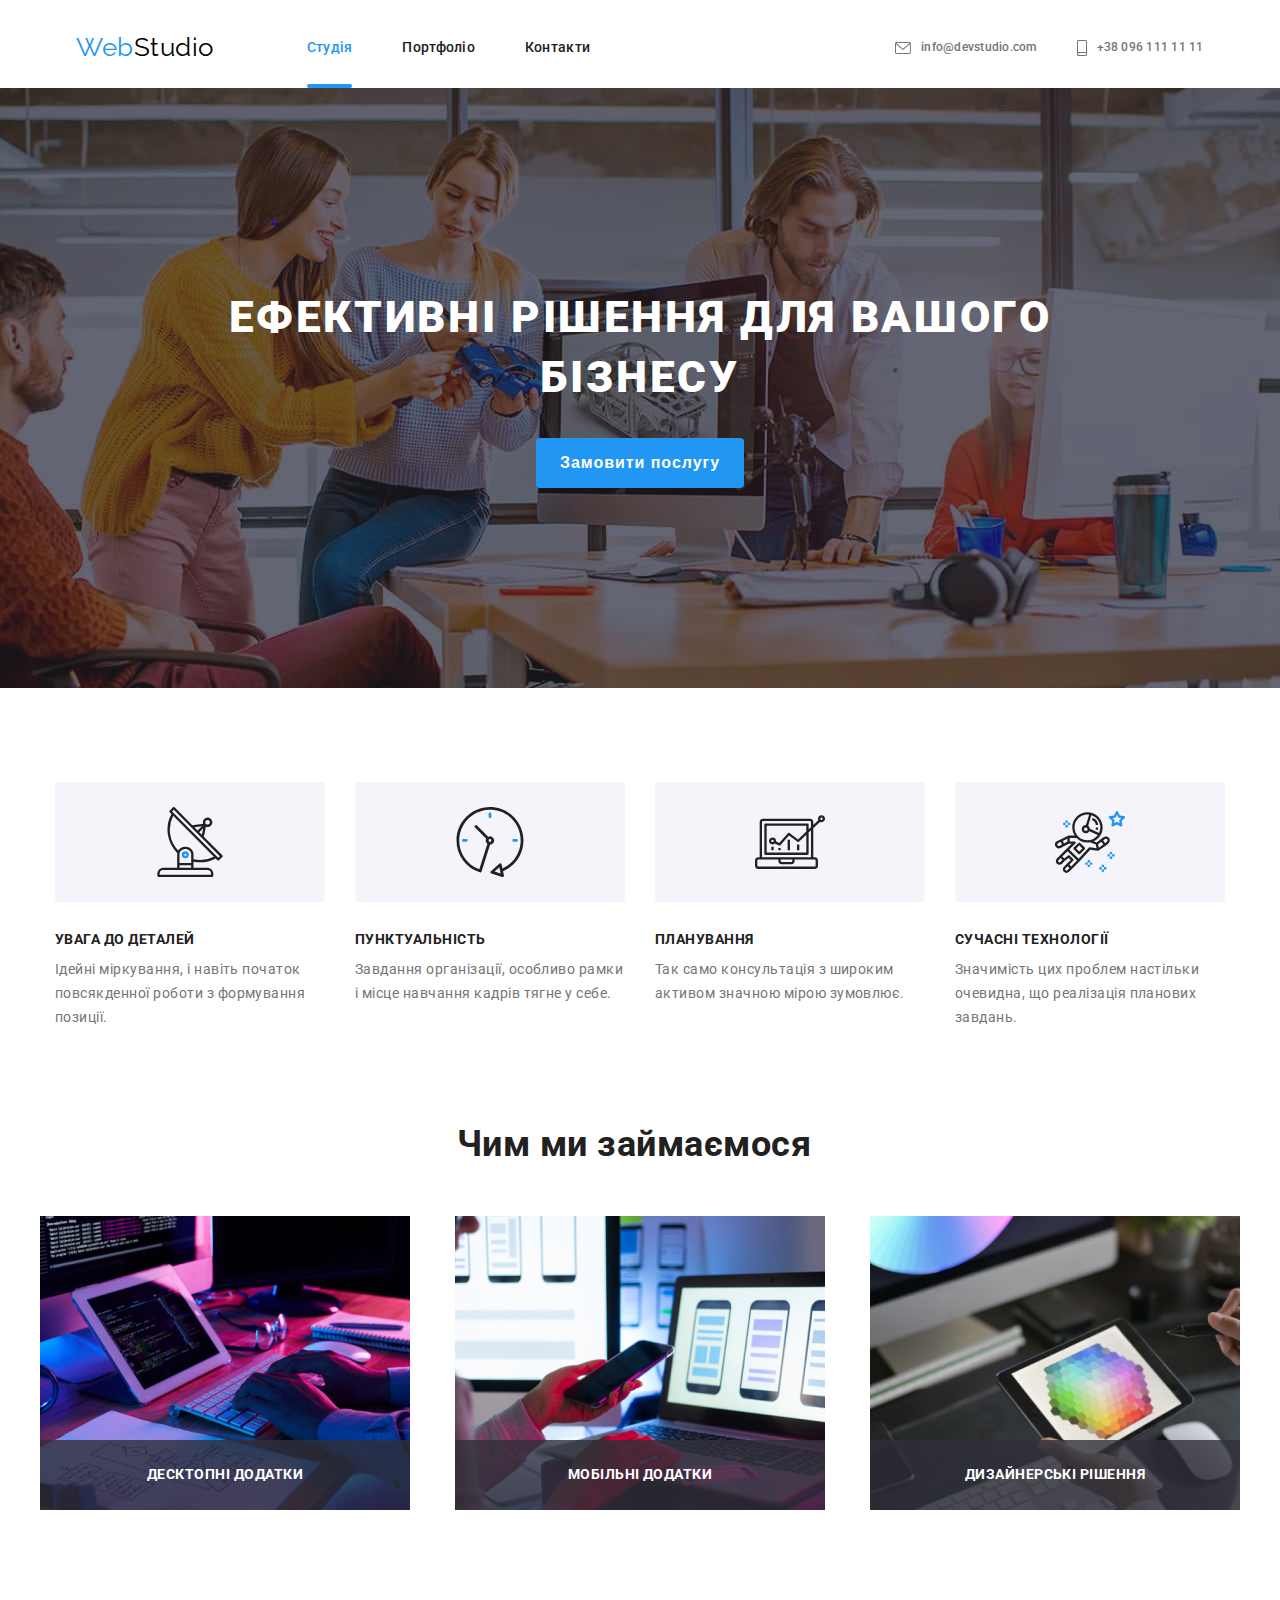
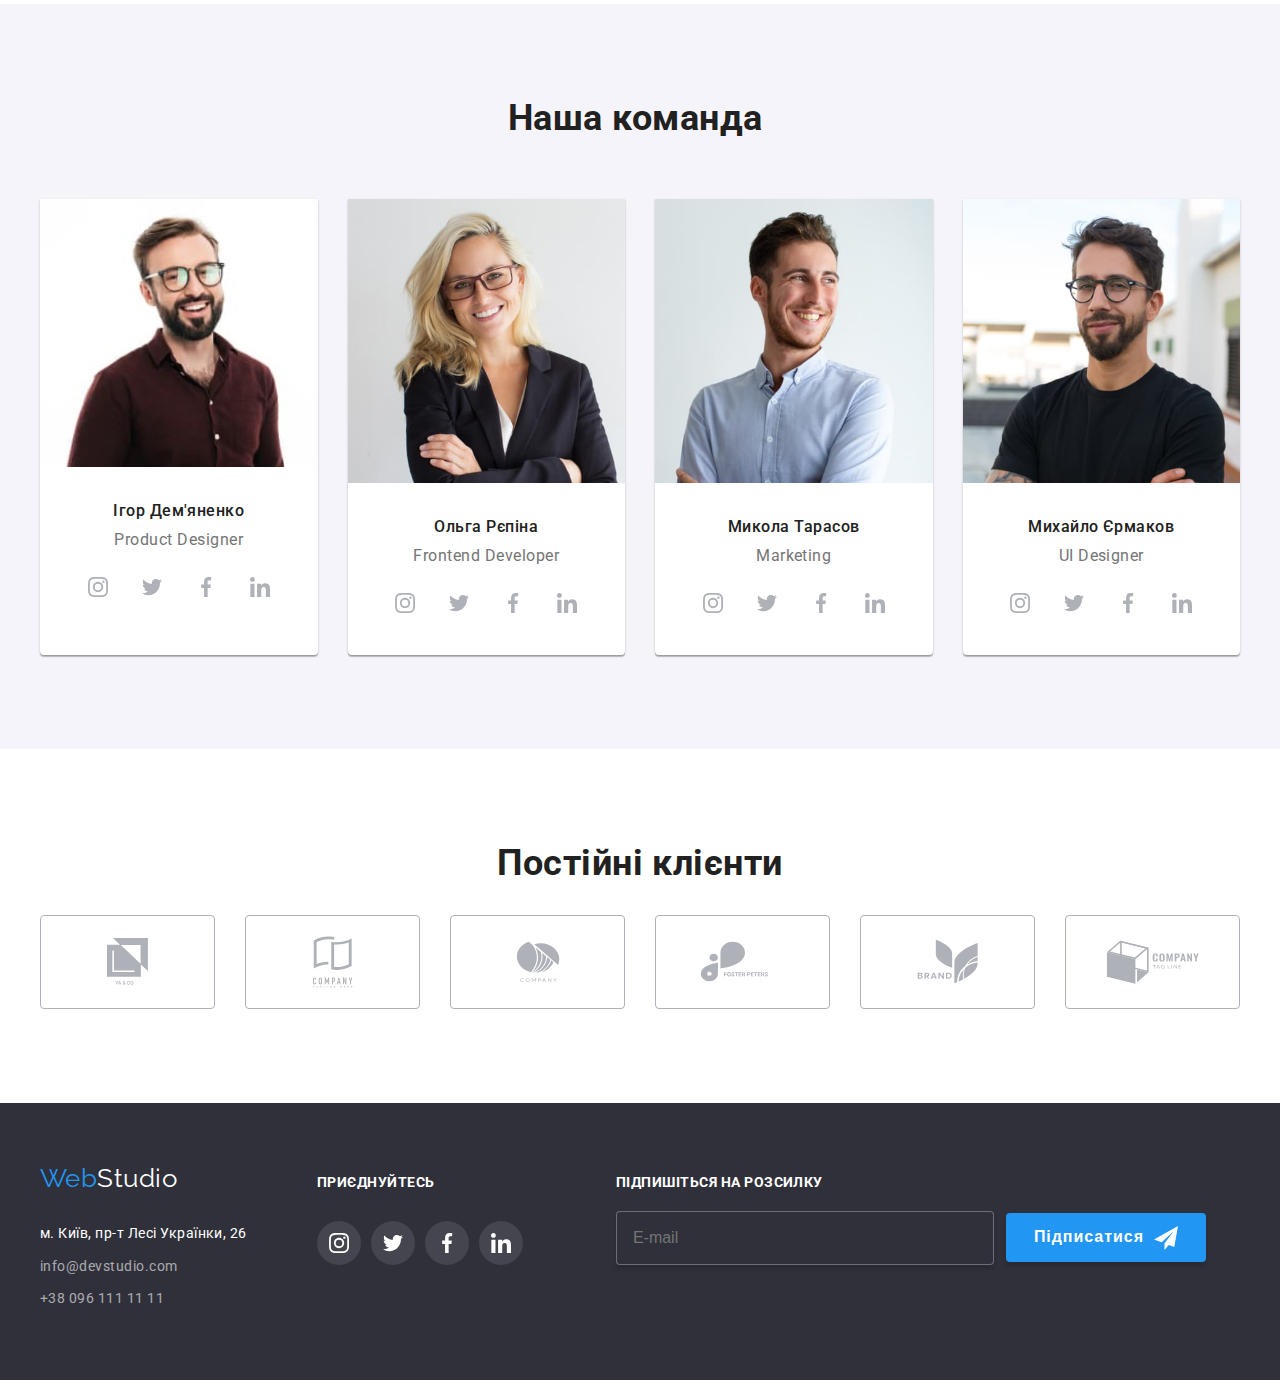
==== commit 1f036d4f: "Update index.html" ====
--- a/index.html
+++ b/index.html
@@ -54,14 +54,14 @@
       </div>
 
       <button type="button" class="mobile-button-open" data-menu-open>
-        <svg class="mobile-icon-open" width="19" height="19">
+        <svg class="mobile-icon-open" width="24" height="16">
           <use href="./images/icons.svg#mobile-menu"></use>
         </svg>
       </button>
 
       <!-- MOBILE MENU -->
 
-      <div class="mobile-menu" data-menu>
+      <div class="mobile-menu is-hidden" data-menu>
         <div class="container">
           <button type="button" class="mobile-button-close" data-menu-close>
             <svg class="mobile-icon-open" width="19" height="19">
@@ -72,7 +72,7 @@
           <div class="mobile-menu-box">
           <nav class="mobile-nav">
             <ul class="mobile-list marker">
-              <li class="mobile-item"><a href="./index.html" class="mobile-link">Студія</a></li>
+              <li class="mobile-item"><a href="./index.html" class="mobile-link current">Студія</a></li>
               <li class="mobile-item">
                 <a href="./portfolio.html" class="mobile-link">Портфоліо</a>
               </li>
--- a/css/main.min.css
+++ b/css/main.min.css
@@ -1 +1 @@
-body{max-width:1600px;margin-right:auto;margin-left:auto;color:var(--font-color);background-color:var(--main-color);font-family:Roboto,sans-serif;letter-spacing:.03em}.marker{list-style:none}img{width:100%;height:auto}.main{border-top:1px solid #ececec}.section{padding-top:94px;padding-bottom:94px}h1,h2,h3,h4,h5,h6,ul,p{margin-top:0;margin-bottom:0;padding:0}:root{--header-color: #000000;--font-color: #212121;--text-color: #757575;--main-color: #ffffff;--logo-color: #2196f3;--footer-color: #2f303a}.container{width:100%;padding:0 15px;margin-left:auto;margin-right:auto}@media screen and (min-width: 480px){.container{width:480px}}@media screen and (min-width: 768px){.container{width:768px}}@media screen and (min-width: 1200px){.container{width:1200px}}@-webkit-keyframes slidein{0%{transform:scale(1)}50%{transform:scale(0.95)}100%{transform:scale(1)}}@keyframes slidein{0%{transform:scale(1)}50%{transform:scale(0.95)}100%{transform:scale(1)}}.header,.header-list{position:relative;display:flex;align-items:center}@media screen and (min-width: 768px){.header,.header-list{justify-content:space-between}}@media screen and (min-width: 1200px){.header,.header-list{justify-content:center;align-items:center}}@media screen and (max-width: 767px){.header-list{display:none}}@media screen and (min-width: 1200px){.header-list{margin-left:93px}}.header-list .header-item+.header-item{margin-left:50px}.header-item{position:relative}@media screen and (max-width: 767px){.header-address{display:none}}@media screen and (min-width: 1200px){.header-address{margin-left:305px}}.header-link{display:block;padding-top:32px;padding-bottom:32px;text-decoration:none;font-weight:500;font-size:14px;line-height:1.14;letter-spacing:.02em;cursor:pointer;color:var(--font-color);transition:250ms cubic-bezier(0.4, 0, 0.2, 1)}.header-link:hover,.header-link:focus{color:var(--logo-color);transition:250ms cubic-bezier(0.4, 0, 0.2, 1)}.current{color:var(--logo-color)}.current::after{content:"";position:absolute;width:100%;height:4px;bottom:0px;right:0;background-color:var(--logo-color);border-radius:2px}.mobile-button-open{margin-left:auto;background-color:rgba(0,0,0,0);border:0}@media screen and (min-width: 767px){.mobile-button-open{display:none}}.mobile-button-close{position:absolute;top:3%;right:3%;background-color:rgba(0,0,0,0);fill:#212121;border:0}.mobile-button-close:focus,.mobile-button-close:hover{fill:#2196f3}.mobile-menu{display:none;opacity:1;position:fixed;width:100vw;height:100%;top:0;left:0;right:0;padding-right:83px;padding-left:40px;padding-top:48px;padding-bottom:48px;background-color:#fff;transform:translateY(0%);transition:250ms linear}.mobile-menu .container{display:block;height:100%;padding:0}.mobile-menu.is-hidden{opacity:0;visibility:hidden;pointer-events:none;transition:250ms linear;transform:translateY(-100%)}.mobile-menu-box{display:flex;flex-direction:column;justify-content:space-between;height:100%}.mobile-item:not(:last-child){margin-bottom:32px}.mobile-link{font-style:normal;font-weight:500;font-size:40px;line-height:1.17;letter-spacing:.02em;color:#212121;text-decoration:none}.mobile-link:focus,.mobile-link:hover{color:#2196f3}.mobile-address{margin-bottom:64px}.mobile-contacts-list:not(:last-child){margin-bottom:32px}.mobile-tel-link,.mobile-email-link{text-decoration:none;font-style:normal;font-weight:500;font-size:34px;line-height:.85;letter-spacing:.02em;color:#2196f3}.mobile-email-link{font-size:24px;line-height:1.16;color:#757575}.mobile-soc-list{display:flex;position:relative}.mobile-soc-item{font-style:normal;font-weight:500;font-size:18px;line-height:1.22;letter-spacing:.02em;color:#2196f3}.mobile-soc-item:not(:last-child){margin-right:20px}.mobile-soc-item:not(:last-child):after{content:"";transform:rotate(90deg);position:absolute;bottom:52%;height:1px;width:20px;background-color:rgba(33,33,33,.2)}.logo{padding-top:24px;padding-bottom:25px;color:var(--header-color);text-decoration:none;font-family:Raleway;font-size:26px;line-height:1.19}.logo-span{color:var(--logo-color)}.footer{background-color:var(--footer-color);padding-top:60px;padding-bottom:60px}@media screen and (min-width: 1199px){.footer .container{display:flex;align-items:baseline}}@media screen and (min-width: 768px)and (max-width: 1199px){.footer-tablet-box{display:flex;justify-content:space-around;align-items:baseline}}@media screen and (min-width: 1200px){.footer-tablet-box{display:flex;align-items:baseline}}.footer-logo{display:flex;margin-bottom:28px;color:var(--main-color);text-decoration:none;font-family:Raleway;font-size:26px;line-height:1.19}@media screen and (max-width: 1199px){.footer-logo{justify-content:center}}@media screen and (max-width: 1199px){.social{display:flex;flex-direction:column;align-items:center;margin-bottom:60px}}.social-title{margin-bottom:30px;font-weight:700;font-size:14px;line-height:1.14;text-transform:uppercase;color:var(--main-color)}@media screen and (max-width: 1199px){.social-title{margin-bottom:20px}}.social-list{display:flex;justify-content:center;align-items:center}.social-items{width:44px;height:44px}.social-items:not(:last-child){margin-right:10px}.social-link{display:flex;justify-content:center;align-items:center;width:100%;height:100%;fill:var(--main-color);border-radius:50%;background-color:rgba(255,255,255,.1);transition:250ms cubic-bezier(0.4, 0, 0.2, 1)}.social-link:hover{background-color:var(--logo-color);transition:250ms cubic-bezier(0.4, 0, 0.2, 1)}@media screen and (max-width: 1199px){.address{margin-bottom:30px}}@media screen and (min-width: 1200px){.address{margin-right:70px}}@media screen and (max-width: 1199px){.address-list{display:flex;flex-direction:column;align-items:center}}.address-map,.address-link{display:flex;font-style:normal;text-decoration:none;font-weight:400;font-size:14px;line-height:1.7;margin-bottom:9px;color:var(--main-color);transition:250ms cubic-bezier(0.4, 0, 0.2, 1)}.address-map:hover,.address-link:hover,.address-map:focus,.address-link:focus{color:var(--logo-color);transition:250ms cubic-bezier(0.4, 0, 0.2, 1)}.address-link{color:rgba(255,255,255,.6)}@media screen and (max-width: 1199px){.form{display:flex;flex-direction:column;align-items:center}}@media screen and (min-width: 1200px){.form{margin-left:93px}}@media screen and (min-width: 1200px){.form-box{display:flex;flex-direction:row}}.form-box{display:flex;align-items:center;width:100%}@media screen and (max-width: 1199px){.form-box{flex-direction:column;justify-content:baseline;align-items:center}}.footer-label{display:inline-block;font-style:normal;font-weight:700;font-size:14px;line-height:1.14;text-transform:uppercase;margin-bottom:20px;color:var(--main-color)}.footer-input{display:inline-block;height:50px;width:100%;padding-left:16px;font-style:normal;font-weight:400;font-size:16px;line-height:.8;border:1px solid rgba(255,255,255,.3);box-shadow:0px 4px 4px rgba(0,0,0,.15);border-radius:4px;background-color:var(--footer-color);color:rgba(255,255,255,.6)}@media screen and (max-width: 767px){.footer-input{margin-bottom:20px}}@media screen and (min-width: 768px)and (max-width: 1199px){.footer-input{width:450px;margin-bottom:20px}}@media screen and (min-width: 1200px){.footer-input{width:358px;margin-right:12px}}.footer-form-btn{display:flex;align-items:center;gap:10px;padding:10px 28px;font-style:normal;font-weight:700;font-size:16px;line-height:1.8;letter-spacing:.06em;box-shadow:0px 4px 4px rgba(0,0,0,.15);border-radius:4px;border:0;background-color:var(--logo-color);color:var(--main-color);fill:var(--main-color);transition:250ms cubic-bezier(0.4, 0, 0.2, 1);cursor:pointer}.footer-form-btn:hover,.footer-form-btn:focus{background-color:var(--main-color);color:var(--header-color);fill:var(--header-color);-webkit-animation-name:slidein;animation-name:slidein;-webkit-animation-duration:2000ms;animation-duration:2000ms;-webkit-animation-iteration-count:infinite;animation-iteration-count:infinite;transition:250ms cubic-bezier(0.4, 0, 0.2, 1)}.backdrop{position:fixed;width:100%;height:100%;top:0;left:0;background-color:rgba(0,0,0,.2);opacity:1;transition:250ms cubic-bezier(0.4, 0, 0.2, 1)}.backdrop.is-hidden .modal{transform:translate(-50%, -50%) translateY(250px);transition:500ms}.backdrop.is-hidden{opacity:0;visibility:hidden;pointer-events:none}.modal{position:absolute;width:95%;height:auto;padding:40px;top:50%;left:50%;transform:translate(-50%, -50%);transition:500ms;background-color:var(--main-color);box-shadow:0px 1px 3px rgba(0,0,0,.12),0px 1px 1px rgba(0,0,0,.14),0px 2px 1px rgba(0,0,0,.2);border-radius:4px;display:flex;flex-direction:column}@media screen and (min-width: 768px){.modal{width:56%}}@media screen and (min-width: 1200px){.modal{width:528px}}.modal-title{margin-bottom:20px;font-style:normal;font-weight:700;font-size:20px;line-height:1.15;text-align:center;color:var(--font-color)}.modal-label{display:inline-block;font-style:normal;font-weight:400;font-size:12px;line-height:1.16;letter-spacing:.01em;margin-bottom:4px;color:var(--text-color)}.modal-input{width:100%;height:40px;margin-bottom:10px;padding-left:42px;font-size:14px;font-style:normal;font-weight:400;border:1px solid rgba(33,33,33,.2);border-radius:4px;transition:250ms cubic-bezier(0.4, 0, 0.2, 1);outline:rgba(0,0,0,0)}.modal-input:focus{border-color:var(--logo-color);transition:250ms cubic-bezier(0.4, 0, 0.2, 1)}.modal-input:focus+.modal-icon{fill:var(--logo-color);transition:250ms cubic-bezier(0.4, 0, 0.2, 1)}.modal-input-box{position:relative;width:100%}.modal-icon{left:0;top:5%;position:absolute;margin-left:12px;transform:translateY(50%)}.modal-link{width:100%;margin-left:7px;font-size:12px;line-height:1.16;letter-spacing:.01em;text-decoration:none;color:var(--logo-color)}.modal-link::after{position:absolute;content:"";background-color:var(--logo-color);width:95%;height:1px;bottom:5%;left:5%}.modal-checkbox{position:absolute;width:1px;height:1px;margin:-1px;border:0;padding:0;white-space:nowrap;-webkit-clip-path:inset(100%);clip-path:inset(100%);clip:rect(0 0 0 0);overflow:hidden}.modal-checkbox:checked+.modal-checkbox-label>span{border:none;background-color:var(--logo-color)}.modal-checkbox:checked+.modal-checkbox-label>span svg{fill:var(--main-color);transition:250ms}.modal-checkbox-label{display:flex;justify-content:center;font-size:12px;color:var(--text-color);margin-bottom:30px}.modal-checkbox-icon{display:flex;justify-content:center;align-items:center;width:16px;height:15px;margin-right:7px;border:2px solid var(--font-color);border-radius:2px}.modal-checkbox-icon svg{fill:rgba(0,0,0,0)}.modal-btn{position:relative;overflow:hidden;display:block;margin:0 auto;padding:10px 52px;font-style:normal;font-weight:700;font-size:16px;line-height:1.8;letter-spacing:.06em;box-shadow:0px 4px 4px rgba(0,0,0,.15);border-radius:4px;border:0;background-color:var(--logo-color);color:var(--main-color);transition:250ms cubic-bezier(0.4, 0, 0.2, 1);cursor:pointer}.modal-btn:focus,.modal-btn:hover{background-color:var(--main-color);color:var(--header-color);transition:250ms cubic-bezier(0.4, 0, 0.2, 1)}.modal-textarea{display:inline-block;height:96px;width:100%;padding:12px 16px;resize:none;margin-bottom:20px;font-size:14px;border:1px solid rgba(33,33,33,.2);transition:250ms cubic-bezier(0.4, 0, 0.2, 1);border-radius:4px;outline:rgba(0,0,0,0)}.modal-textarea:focus{border-color:var(--logo-color);transition:250ms cubic-bezier(0.4, 0, 0.2, 1)}.modal-close{display:flex;justify-content:center;align-items:center;position:absolute;top:10px;right:10px;width:30px;height:30px;border:1px solid rgba(0,0,0,.1);border-radius:50%;background-color:rgba(0,0,0,0);transition:250ms cubic-bezier(0.4, 0, 0.2, 1);cursor:pointer}.modal-close:hover{fill:var(--logo-color);transition:250ms cubic-bezier(0.4, 0, 0.2, 1)}textarea::-moz-placeholder{font-style:normal;font-weight:400;font-size:12px;line-height:1.6;letter-spacing:.01em;color:rgba(117,117,117,.5)}textarea:-ms-input-placeholder{font-style:normal;font-weight:400;font-size:12px;line-height:1.6;letter-spacing:.01em;color:rgba(117,117,117,.5)}textarea::placeholder{font-style:normal;font-weight:400;font-size:12px;line-height:1.6;letter-spacing:.01em;color:rgba(117,117,117,.5)}.checkbox-underline{position:relative}.contacts{display:flex}@media screen and (min-width: 768px){.contacts{flex-direction:column;gap:10px}}@media screen and (min-width: 768px)and (min-width: 1200px){.contacts{align-items:center;flex-direction:row;justify-content:center;align-items:center;gap:40px}}.contacts-link{display:flex;align-items:center;color:var(--text-color);font-style:normal;text-decoration:none;font-weight:500;font-size:12px;line-height:1.14;letter-spacing:.02em;transition:250ms cubic-bezier(0.4, 0, 0.2, 1)}.contacts-link:hover,.contacts-link:focus{color:var(--logo-color);transition:250ms cubic-bezier(0.4, 0, 0.2, 1)}@media screen and (min-width: 1200px){.contacts-link{padding:32px 0px}}.contacts-icon{margin-right:10px;fill:currentColor}.hero{background-image:linear-gradient(rgba(47, 48, 58, 0.4), rgba(47, 48, 58, 0.4)),url("../images/hero_mobile.jpg");background-repeat:no-repeat;background-size:cover;background-position:center;background-color:var(--footer-color);text-align:center;padding-bottom:200px}.hero-title{color:var(--main-color);font-weight:900;font-size:26px;line-height:1.36;letter-spacing:.06em;text-transform:uppercase;width:100%;margin-left:auto;margin-right:auto;margin-bottom:30px;padding-top:200px}@media screen and (min-width: 768px){.hero-title{width:60%}}@media screen and (min-width: 1200px){.hero-title{width:70%;font-size:44px}}.hero-btn{padding:10px 24px;color:var(--main-color);background-color:var(--logo-color);border:0;border-radius:4px;font-weight:700;font-size:16px;line-height:1.9;letter-spacing:.06em;transition:250ms cubic-bezier(0.4, 0, 0.2, 1)}.hero-btn:hover,.hero-btn:focus{color:var(--font-color);background-color:var(--main-color);cursor:pointer}@media(-webkit-min-device-pixel-ratio: 2), (min-resolution: 2dppx){.hero{background-image:linear-gradient(rgba(47, 48, 58, 0.4), rgba(47, 48, 58, 0.4)),url(../images/hero_mobile2x.jpg)}}@media(min-width: 768px){.hero{background-image:linear-gradient(rgba(47, 48, 58, 0.4), rgba(47, 48, 58, 0.4)),url(../images/hero_tablet.jpg)}}@media(min-width: 768px)and (-webkit-min-device-pixel-ratio: 2), (min-width: 768px)and (min-resolution: 2dppx){.hero{background-image:linear-gradient(rgba(47, 48, 58, 0.4), rgba(47, 48, 58, 0.4)),url(../images/hero_tablet2x.jpg)}}@media(min-width: 960px){.hero{background-image:linear-gradient(rgba(47, 48, 58, 0.4), rgba(47, 48, 58, 0.4)),url(../images/hero_desktop.jpg)}}@media(min-width: 960px)and (-webkit-min-device-pixel-ratio: 2), (min-width: 960px)and (min-resolution: 2dppx){.hero{background-image:linear-gradient(rgba(47, 48, 58, 0.4), rgba(47, 48, 58, 0.4)),url(../images/hero_desktop2x.jpg)}}.features{padding-top:94px;padding-bottom:94px}.features-list{display:flex;flex-wrap:wrap}@media screen and (min-width: 768px){.features-list{flex-wrap:wrap;justify-content:center;margin:-30px}}@media screen and (min-width: 1200px){.features-list{flex-wrap:nowrap}}@media screen and (min-width: 768px){.features-item{width:calc((100% - 90px)/2);margin:15px}}@media screen and (min-width: 1200px){.features-item{width:270px}}.features-image{display:flex;justify-content:center;align-items:center;height:120px;margin-bottom:30px;fill:currentColor;background-color:#f5f4fa;border-radius:4px}.features-title{margin-bottom:10px;font-size:14px;line-height:1.14;text-transform:uppercase}@media screen and (max-width: 767px){.features-title{text-align:center}}.features-text{color:var(--text-color);font-size:14px;line-height:1.71}.features-hidden{position:absolute;width:1px;height:1px;margin:-1px;border:0;padding:0;white-space:nowrap;-webkit-clip-path:inset(100%);clip-path:inset(100%);clip:rect(0 0 0 0);overflow:hidden}.activity{display:flex;justify-content:space-between}.activity-section{padding-bottom:94px}@media screen and (max-width: 1199px){.activity-section{display:none}}.activity-title{width:366px;margin-right:auto;margin-left:auto;margin-bottom:50px;font-size:36px;line-height:1.16}.activity-box{position:relative;display:flex;justify-content:center}.activity-box-text{font-weight:700;font-size:14px;line-height:1.14;text-align:center;text-transform:uppercase;position:absolute;bottom:0;padding-top:27px;padding-bottom:27px;width:100%;color:var(--main-color);background-color:rgba(47,48,58,.8)}.team-title{width:264px;margin-right:auto;margin-left:auto;margin-bottom:30px;color:var(--font-color);font-size:36px;line-height:1.16}@media screen and (min-width: 768px){.team-title{margin-bottom:60px}}.team{padding-top:94px;padding-bottom:94px;background-color:#f5f4fa}@media screen and (min-width: 768px){.team-list{display:flex;flex-wrap:wrap;justify-content:center;margin:-30px}}@media screen and (min-width: 1200px){.team-list{flex-wrap:nowrap}}.team-item{padding-bottom:30px;margin-bottom:30px;background-color:var(--main-color);box-shadow:0px 1px 3px rgba(0,0,0,.12),0px 1px 1px rgba(0,0,0,.14),0px 2px 1px rgba(0,0,0,.2);border-radius:0px 0px 4px 4px}@media screen and (min-width: 768px){.team-item{width:calc((100% - 90px)/2);margin:15px}}.team-role{text-align:center;margin-bottom:16px;color:var(--text-color);line-height:1.19}.team-member{margin-top:30px;margin-bottom:10px;text-align:center;color:var(--font-color);font-weight:500;font-size:16px;line-height:1.19}.team-soc-list,.team-soc-link{display:flex;justify-content:center;align-items:center}.team-soc-link{border-radius:50%;width:100%;height:100%;fill:#afb1b8;transition:250ms cubic-bezier(0.4, 0, 0.2, 1)}.team-soc-link:hover{background-color:var(--logo-color);fill:var(--main-color);transition:250ms cubic-bezier(0.4, 0, 0.2, 1)}.team-soc-items{width:44px;height:44px}.team-soc-items:not(:last-child){margin-right:10px}.client-title{text-align:center;margin-bottom:30px;font-size:36px;line-height:1.16}.client{padding-bottom:94px;padding-top:94px}.client-list{display:flex;justify-content:center;align-items:center;flex-wrap:wrap;margin:-15px}@media screen and (min-width: 1200px){.client-list{flex-wrap:nowrap}}.client .client-item{display:flex;justify-content:center;width:calc((100% - 60px)/2);margin:15px;height:92px;border:1px solid #afb1b8;border-radius:4px;transition:250ms cubic-bezier(0.4, 0, 0.2, 1)}@media screen and (min-width: 768px){.client .client-item{width:calc((100% - 90px)/3)}}.client .client-item:focus,.client .client-item:hover .client-link{fill:var(--logo-color);transition:250ms cubic-bezier(0.4, 0, 0.2, 1)}.client .client-item:focus,.client .client-item:hover{border-color:var(--logo-color);transition:250ms cubic-bezier(0.4, 0, 0.2, 1)}.client-link{display:flex;align-items:center;fill:#afb1b8;transition:250ms cubic-bezier(0.4, 0, 0.2, 1)}.title-hidden{position:absolute;width:1px;height:1px;margin:-1px;border:0;padding:0;white-space:nowrap;-webkit-clip-path:inset(100%);clip-path:inset(100%);clip:rect(0 0 0 0);overflow:hidden}.buttons{display:flex;margin-bottom:50px;width:569px;margin-right:auto;margin-left:auto}.buttons-list:not(:last-child){margin-right:8px}.buttons-link{padding:6px 22px;border-radius:4px;color:var(--font-color);background-color:#f5f4fa;border:0;cursor:pointer;height:38px;line-height:1.62px;font-weight:500;text-align:center;transition:250ms cubic-bezier(0.4, 0, 0.2, 1)}.buttons-link:hover,.buttons-link:focus{color:var(--main-color);background-color:var(--logo-color);box-shadow:0px 3px 1px rgba(0,0,0,.1),0px 1px 2px rgba(0,0,0,.08),0px 2px 2px rgba(0,0,0,.12);transition:250ms cubic-bezier(0.4, 0, 0.2, 1)}.portfolio{display:flex;flex-wrap:wrap;justify-content:space-around;gap:30px}.portfolio-list{width:370px;padding-bottom:20px;background:var(--main-color);outline:1px solid #eee;outline-offset:-1px;transition:250ms cubic-bezier(0.4, 0, 0.2, 1)}.portfolio-list:hover{box-shadow:0px 1px 1px rgba(0,0,0,.12),0px 4px 4px rgba(0,0,0,.06),1px 4px 6px rgba(0,0,0,.16);transition:250ms cubic-bezier(0.4, 0, 0.2, 1)}.portfolio-list:hover .portfolio-overlay-text{transform:translateY(0)}.portfolio-overlay{position:relative;overflow:hidden}.portfolio-overlay-text{position:absolute;top:0;width:100%;height:100%;padding:63px 24px;font-style:normal;font-weight:400;font-size:18px;line-height:1.5;transform:translateY(100%);transition:250ms cubic-bezier(0.4, 0, 0.2, 1);color:var(--main-color);background-color:rgba(33,150,243,.9)}.portfolio-title{padding-top:20px;padding-left:24px;margin-bottom:4px;font-size:18px;line-height:2;letter-spacing:.06em}.portfolio-text{color:var(--text-color);line-height:1.9;padding-left:24px}/*# sourceMappingURL=main.min.css.map */+body{max-width:1600px;margin-right:auto;margin-left:auto;color:var(--font-color);background-color:var(--main-color);font-family:Roboto,sans-serif;letter-spacing:.03em}.marker{list-style:none}img{width:100%;height:auto}.main{border-top:1px solid #ececec}.section{padding-top:94px;padding-bottom:94px}h1,h2,h3,h4,h5,h6,ul,p{margin-top:0;margin-bottom:0;padding:0}:root{--header-color: #000000;--font-color: #212121;--text-color: #757575;--main-color: #ffffff;--logo-color: #2196f3;--footer-color: #2f303a}.container{width:100%;padding:0 15px;margin-left:auto;margin-right:auto}@media screen and (min-width: 480px){.container{width:480px}}@media screen and (min-width: 768px){.container{width:768px}}@media screen and (min-width: 1200px){.container{width:1200px}}@-webkit-keyframes slidein{0%{transform:scale(1)}50%{transform:scale(0.95)}100%{transform:scale(1)}}@keyframes slidein{0%{transform:scale(1)}50%{transform:scale(0.95)}100%{transform:scale(1)}}.header,.header-list{position:relative;display:flex;align-items:center}@media screen and (min-width: 768px){.header,.header-list{justify-content:space-between}}@media screen and (min-width: 1200px){.header,.header-list{justify-content:center;align-items:center}}@media screen and (max-width: 767px){.header-list{display:none}}@media screen and (min-width: 1200px){.header-list{margin-left:93px}}.header-list .header-item+.header-item{margin-left:50px}.header-item{position:relative}@media screen and (max-width: 767px){.header-address{display:none}}@media screen and (min-width: 1200px){.header-address{margin-left:305px}}.header-link{display:block;padding-top:32px;padding-bottom:32px;text-decoration:none;font-weight:500;font-size:14px;line-height:1.14;letter-spacing:.02em;cursor:pointer;color:var(--font-color);transition:250ms cubic-bezier(0.4, 0, 0.2, 1)}.header-link:hover,.header-link:focus{color:var(--logo-color);transition:250ms cubic-bezier(0.4, 0, 0.2, 1)}.mobile-button-open{margin-left:auto;background-color:rgba(0,0,0,0);border:0}@media screen and (min-width: 767px){.mobile-button-open{display:none}}.mobile-button-open:focus,.mobile-button-open:hover{fill:#2196f3}.mobile-button-close{position:absolute;top:3%;right:3%;background-color:rgba(0,0,0,0);fill:#212121;border:0}.mobile-button-close:focus,.mobile-button-close:hover{fill:#2196f3}.mobile-menu{opacity:1;position:fixed;width:100vw;height:100%;top:0;left:0;right:0;padding-right:83px;padding-left:40px;padding-top:48px;padding-bottom:48px;background-color:#fff;transform:translateY(0%);transition:250ms linear}@media screen and (min-width: 768px){.mobile-menu{display:none}}.mobile-menu .container{display:block;height:100%;padding:0}.mobile-menu-box{display:flex;flex-direction:column;justify-content:space-between;height:100%}.mobile-item:not(:last-child){margin-bottom:32px}.mobile-link{font-style:normal;font-weight:500;font-size:40px;line-height:1.17;letter-spacing:.02em;color:#212121;text-decoration:none}.mobile-link:focus,.mobile-link:hover{color:#2196f3}.mobile-address{margin-bottom:64px}.mobile-contacts-list:not(:last-child){margin-bottom:32px}.mobile-tel-link,.mobile-email-link{text-decoration:none;font-style:normal;font-weight:500;font-size:34px;line-height:.85;letter-spacing:.02em;color:#2196f3}.mobile-email-link{font-size:24px;line-height:1.16;color:#757575}.mobile-soc-list{display:flex;position:relative}.mobile-soc-item{font-style:normal;font-weight:500;font-size:18px;line-height:1.22;letter-spacing:.02em;color:#2196f3}.mobile-soc-item:not(:last-child){margin-right:20px}.mobile-soc-item:not(:last-child):after{content:"";transform:rotate(90deg);position:absolute;bottom:52%;height:1px;width:20px;background-color:rgba(33,33,33,.2)}.current{color:var(--logo-color)}@media screen and (min-width: 768px){.current::after{content:"";position:absolute;width:100%;height:4px;bottom:0px;right:0;background-color:var(--logo-color);border-radius:2px}}.is-hidden{opacity:0;visibility:hidden;pointer-events:none;transition:250ms linear;transform:translateY(-100%)}.logo{padding-top:24px;padding-bottom:25px;color:var(--header-color);text-decoration:none;font-family:Raleway;font-size:26px;line-height:1.19}.logo-span{color:var(--logo-color)}.footer{background-color:var(--footer-color);padding-top:60px;padding-bottom:60px}@media screen and (min-width: 1199px){.footer .container{display:flex;align-items:baseline}}@media screen and (min-width: 768px)and (max-width: 1199px){.footer-tablet-box{display:flex;justify-content:space-around;align-items:baseline}}@media screen and (min-width: 1200px){.footer-tablet-box{display:flex;align-items:baseline}}.footer-logo{display:flex;margin-bottom:28px;color:var(--main-color);text-decoration:none;font-family:Raleway;font-size:26px;line-height:1.19}@media screen and (max-width: 1199px){.footer-logo{justify-content:center}}@media screen and (max-width: 1199px){.social{display:flex;flex-direction:column;align-items:center;margin-bottom:60px}}.social-title{margin-bottom:30px;font-weight:700;font-size:14px;line-height:1.14;text-transform:uppercase;color:var(--main-color)}@media screen and (max-width: 1199px){.social-title{margin-bottom:20px}}.social-list{display:flex;justify-content:center;align-items:center}.social-items{width:44px;height:44px}.social-items:not(:last-child){margin-right:10px}.social-link{display:flex;justify-content:center;align-items:center;width:100%;height:100%;fill:var(--main-color);border-radius:50%;background-color:rgba(255,255,255,.1);transition:250ms cubic-bezier(0.4, 0, 0.2, 1)}.social-link:hover{background-color:var(--logo-color);transition:250ms cubic-bezier(0.4, 0, 0.2, 1)}@media screen and (max-width: 1199px){.address{margin-bottom:30px}}@media screen and (min-width: 1200px){.address{margin-right:70px}}@media screen and (max-width: 1199px){.address-list{display:flex;flex-direction:column;align-items:center}}.address-map,.address-link{display:flex;font-style:normal;text-decoration:none;font-weight:400;font-size:14px;line-height:1.7;margin-bottom:9px;color:var(--main-color);transition:250ms cubic-bezier(0.4, 0, 0.2, 1)}.address-map:hover,.address-link:hover,.address-map:focus,.address-link:focus{color:var(--logo-color);transition:250ms cubic-bezier(0.4, 0, 0.2, 1)}.address-link{color:rgba(255,255,255,.6)}@media screen and (max-width: 1199px){.form{display:flex;flex-direction:column;align-items:center}}@media screen and (min-width: 1200px){.form{margin-left:93px}}@media screen and (min-width: 1200px){.form-box{display:flex;flex-direction:row}}.form-box{display:flex;align-items:center;width:100%}@media screen and (max-width: 1199px){.form-box{flex-direction:column;justify-content:baseline;align-items:center}}.footer-label{display:inline-block;font-style:normal;font-weight:700;font-size:14px;line-height:1.14;text-transform:uppercase;margin-bottom:20px;color:var(--main-color)}.footer-input{display:inline-block;height:50px;width:100%;padding-left:16px;font-style:normal;font-weight:400;font-size:16px;line-height:.8;border:1px solid rgba(255,255,255,.3);box-shadow:0px 4px 4px rgba(0,0,0,.15);border-radius:4px;background-color:var(--footer-color);color:rgba(255,255,255,.6)}@media screen and (max-width: 767px){.footer-input{margin-bottom:20px}}@media screen and (min-width: 768px)and (max-width: 1199px){.footer-input{width:450px;margin-bottom:20px}}@media screen and (min-width: 1200px){.footer-input{width:358px;margin-right:12px}}.footer-form-btn{display:flex;align-items:center;gap:10px;padding:10px 28px;font-style:normal;font-weight:700;font-size:16px;line-height:1.8;letter-spacing:.06em;box-shadow:0px 4px 4px rgba(0,0,0,.15);border-radius:4px;border:0;background-color:var(--logo-color);color:var(--main-color);fill:var(--main-color);transition:250ms cubic-bezier(0.4, 0, 0.2, 1);cursor:pointer}.footer-form-btn:hover,.footer-form-btn:focus{background-color:var(--main-color);color:var(--header-color);fill:var(--header-color);-webkit-animation-name:slidein;animation-name:slidein;-webkit-animation-duration:2000ms;animation-duration:2000ms;-webkit-animation-iteration-count:infinite;animation-iteration-count:infinite;transition:250ms cubic-bezier(0.4, 0, 0.2, 1)}.backdrop{position:fixed;width:100%;height:100%;top:0;left:0;background-color:rgba(0,0,0,.2);opacity:1;transition:250ms cubic-bezier(0.4, 0, 0.2, 1)}.backdrop.is-hidden .modal{transform:translate(-50%, -50%) translateY(250px);transition:500ms}.backdrop.is-hidden{opacity:0;visibility:hidden;pointer-events:none}.modal{position:absolute;width:450px;height:auto;padding:40px;top:50%;left:50%;transform:translate(-50%, -50%);transition:500ms;background-color:var(--main-color);box-shadow:0px 1px 3px rgba(0,0,0,.12),0px 1px 1px rgba(0,0,0,.14),0px 2px 1px rgba(0,0,0,.2);border-radius:4px;display:flex;flex-direction:column}@media screen and (min-width: 768px){.modal{width:450px}}@media screen and (min-width: 1200px){.modal{width:528px}}.modal-title{margin-bottom:20px;font-style:normal;font-weight:700;font-size:20px;line-height:1.15;text-align:center;color:var(--font-color)}.modal-label{display:inline-block;font-style:normal;font-weight:400;font-size:12px;line-height:1.16;letter-spacing:.01em;margin-bottom:4px;color:var(--text-color)}.modal-input{width:100%;height:40px;margin-bottom:10px;padding-left:42px;font-size:14px;font-style:normal;font-weight:400;border:1px solid rgba(33,33,33,.2);border-radius:4px;transition:250ms cubic-bezier(0.4, 0, 0.2, 1);outline:rgba(0,0,0,0)}.modal-input:focus{border-color:var(--logo-color);transition:250ms cubic-bezier(0.4, 0, 0.2, 1)}.modal-input:focus+.modal-icon{fill:var(--logo-color);transition:250ms cubic-bezier(0.4, 0, 0.2, 1)}.modal-input-box{position:relative;width:100%}.modal-icon{left:0;top:5%;position:absolute;margin-left:12px;transform:translateY(50%)}.modal-link{width:100%;margin-left:7px;font-size:12px;line-height:1.16;letter-spacing:.01em;text-decoration:none;color:var(--logo-color)}.modal-link::after{position:absolute;content:"";background-color:var(--logo-color);width:95%;height:1px;bottom:5%;left:5%}.modal-checkbox{position:absolute;width:1px;height:1px;margin:-1px;border:0;padding:0;white-space:nowrap;-webkit-clip-path:inset(100%);clip-path:inset(100%);clip:rect(0 0 0 0);overflow:hidden}.modal-checkbox:checked+.modal-checkbox-label>span{border:none;background-color:var(--logo-color)}.modal-checkbox:checked+.modal-checkbox-label>span svg{fill:var(--main-color);transition:250ms}.modal-checkbox-label{display:flex;justify-content:center;font-size:12px;color:var(--text-color);margin-bottom:30px}.modal-checkbox-icon{display:flex;justify-content:center;align-items:center;width:16px;height:15px;margin-right:7px;border:2px solid var(--font-color);border-radius:2px}.modal-checkbox-icon svg{fill:rgba(0,0,0,0)}.modal-btn{position:relative;overflow:hidden;display:block;margin:0 auto;padding:10px 52px;font-style:normal;font-weight:700;font-size:16px;line-height:1.8;letter-spacing:.06em;box-shadow:0px 4px 4px rgba(0,0,0,.15);border-radius:4px;border:0;background-color:var(--logo-color);color:var(--main-color);transition:250ms cubic-bezier(0.4, 0, 0.2, 1);cursor:pointer}.modal-btn:focus,.modal-btn:hover{background-color:var(--main-color);color:var(--header-color);transition:250ms cubic-bezier(0.4, 0, 0.2, 1)}.modal-textarea{display:inline-block;height:120px;width:100%;padding:12px 16px;resize:none;margin-bottom:20px;font-size:14px;border:1px solid rgba(33,33,33,.2);transition:250ms cubic-bezier(0.4, 0, 0.2, 1);border-radius:4px;outline:rgba(0,0,0,0)}.modal-textarea:focus{border-color:var(--logo-color);transition:250ms cubic-bezier(0.4, 0, 0.2, 1)}.modal-close{display:flex;justify-content:center;align-items:center;position:absolute;top:10px;right:10px;width:30px;height:30px;border:1px solid rgba(0,0,0,.1);border-radius:50%;background-color:rgba(0,0,0,0);transition:250ms cubic-bezier(0.4, 0, 0.2, 1);cursor:pointer}.modal-close:hover{fill:var(--logo-color);transition:250ms cubic-bezier(0.4, 0, 0.2, 1)}textarea::-moz-placeholder{font-style:normal;font-weight:400;font-size:12px;line-height:1.6;letter-spacing:.01em;color:rgba(117,117,117,.5)}textarea:-ms-input-placeholder{font-style:normal;font-weight:400;font-size:12px;line-height:1.6;letter-spacing:.01em;color:rgba(117,117,117,.5)}textarea::placeholder{font-style:normal;font-weight:400;font-size:12px;line-height:1.6;letter-spacing:.01em;color:rgba(117,117,117,.5)}.checkbox-underline{position:relative}.contacts{display:flex}@media screen and (min-width: 768px){.contacts{flex-direction:column;gap:10px}}@media screen and (min-width: 768px)and (min-width: 1200px){.contacts{align-items:center;flex-direction:row;justify-content:center;align-items:center;gap:40px}}.contacts-link{display:flex;align-items:center;color:var(--text-color);font-style:normal;text-decoration:none;font-weight:500;font-size:12px;line-height:1.14;letter-spacing:.02em;transition:250ms cubic-bezier(0.4, 0, 0.2, 1)}.contacts-link:hover,.contacts-link:focus{color:var(--logo-color);transition:250ms cubic-bezier(0.4, 0, 0.2, 1)}@media screen and (min-width: 1200px){.contacts-link{padding:32px 0px}}.contacts-icon{margin-right:10px;fill:currentColor}.hero{background-image:linear-gradient(rgba(47, 48, 58, 0.4), rgba(47, 48, 58, 0.4)),url("../images/hero_mobile.jpg");background-repeat:no-repeat;background-size:cover;background-position:center;background-color:var(--footer-color);text-align:center;padding-bottom:200px}.hero-title{color:var(--main-color);font-weight:900;font-size:26px;line-height:1.36;letter-spacing:.06em;text-transform:uppercase;width:100%;margin-left:auto;margin-right:auto;margin-bottom:30px;padding-top:200px}@media screen and (min-width: 768px){.hero-title{width:60%}}@media screen and (min-width: 1200px){.hero-title{width:70%;font-size:44px}}.hero-btn{padding:10px 24px;color:var(--main-color);background-color:var(--logo-color);border:0;border-radius:4px;font-weight:700;font-size:16px;line-height:1.9;letter-spacing:.06em;transition:250ms cubic-bezier(0.4, 0, 0.2, 1)}.hero-btn:hover,.hero-btn:focus{color:var(--font-color);background-color:var(--main-color);cursor:pointer}@media(min-device-pixel-ratio: 2),(-webkit-min-device-pixel-ratio: 2),(min-resolution: 192dpi),(min-resolution: 2dppx){.hero{background-image:linear-gradient(rgba(47, 48, 58, 0.4), rgba(47, 48, 58, 0.4)),url(../images/hero_mobile2x.jpg)}}@media screen and (min-width: 768px){.hero{background-image:linear-gradient(rgba(47, 48, 58, 0.4), rgba(47, 48, 58, 0.4)),url(../images/hero_tablet.jpg)}}@media screen and (min-width: 768px)and (min-width: 768px)and (min-device-pixel-ratio: 2),screen and (min-width: 768px)and (min-width: 768px)and (-webkit-min-device-pixel-ratio: 2),screen and (min-width: 768px)and (min-width: 768px)and (min-resolution: 192dpi),screen and (min-width: 768px)and (min-width: 768px)and (min-resolution: 2dppx){.hero{background-image:linear-gradient(rgba(47, 48, 58, 0.4), rgba(47, 48, 58, 0.4)),url(../images/hero_tablet2x.jpg)}}@media screen and (min-width: 1200px){.hero{background-image:linear-gradient(rgba(47, 48, 58, 0.4), rgba(47, 48, 58, 0.4)),url(../images/hero_desktop.jpg)}}@media screen and (min-width: 1200px)and (min-width: 1200px)and (min-device-pixel-ratio: 2),screen and (min-width: 1200px)and (min-width: 1200px)and (-webkit-min-device-pixel-ratio: 2),screen and (min-width: 1200px)and (min-width: 1200px)and (min-resolution: 192dpi),screen and (min-width: 1200px)and (min-width: 1200px)and (min-resolution: 2dppx){.hero{background-image:linear-gradient(rgba(47, 48, 58, 0.4), rgba(47, 48, 58, 0.4)),url(../images/hero_desktop2x.jpg)}}.features{padding-top:60px;padding-bottom:60px}@media screen and (min-width: 1200px){.features{padding-top:94px;padding-bottom:94px}}.features-list{display:flex;flex-wrap:wrap}@media screen and (min-width: 768px){.features-list{flex-wrap:wrap;justify-content:center;margin:-15px}}@media screen and (min-width: 1200px){.features-list{flex-wrap:nowrap}}@media screen and (min-width: 768px){.features-item{width:calc((100% - 60px)/2);margin:15px}}@media screen and (min-width: 1200px){.features-item{width:270px}}.features-image{display:flex;justify-content:center;align-items:center;height:120px;margin-bottom:30px;fill:currentColor;background-color:#f5f4fa;border-radius:4px}.features-title{margin-bottom:10px;font-size:14px;line-height:1.14;text-transform:uppercase}@media screen and (max-width: 767px){.features-title{text-align:center}}.features-text{color:var(--text-color);font-size:14px;line-height:1.71}.features-hidden{position:absolute;width:1px;height:1px;margin:-1px;border:0;padding:0;white-space:nowrap;-webkit-clip-path:inset(100%);clip-path:inset(100%);clip:rect(0 0 0 0);overflow:hidden}.activity{display:flex;justify-content:space-between}.activity-section{padding-bottom:94px}@media screen and (max-width: 1199px){.activity-section{display:none}}.activity-title{width:366px;margin-right:auto;margin-left:auto;margin-bottom:50px;font-size:36px;line-height:1.16}.activity-box{position:relative;display:flex;justify-content:center}.activity-box-text{font-weight:700;font-size:14px;line-height:1.14;text-align:center;text-transform:uppercase;position:absolute;bottom:0;padding-top:27px;padding-bottom:27px;width:100%;color:var(--main-color);background-color:rgba(47,48,58,.8)}.team-title{width:264px;margin-right:auto;margin-left:auto;margin-bottom:30px;color:var(--font-color);font-size:36px;line-height:1.16}@media screen and (min-width: 768px){.team-title{margin-bottom:60px}}.team{padding-top:60px;padding-bottom:60px;background-color:#f5f4fa}@media screen and (min-width: 1200px){.team{padding-top:94px;padding-bottom:94px}}@media screen and (min-width: 768px){.team-list{display:flex;flex-wrap:wrap;justify-content:center;margin:-15px}}@media screen and (min-width: 1200px){.team-list{flex-wrap:nowrap}}.team-item{padding-bottom:30px;margin-bottom:30px;background-color:var(--main-color);box-shadow:0px 1px 3px rgba(0,0,0,.12),0px 1px 1px rgba(0,0,0,.14),0px 2px 1px rgba(0,0,0,.2);border-radius:0px 0px 4px 4px}@media screen and (min-width: 768px){.team-item{width:calc((100% - 60px)/2);margin:15px}}.team-role{text-align:center;margin-bottom:16px;color:var(--text-color);line-height:1.19}.team-member{margin-top:30px;margin-bottom:10px;text-align:center;color:var(--font-color);font-weight:500;font-size:16px;line-height:1.19}.team-soc-list,.team-soc-link{display:flex;justify-content:center;align-items:center}.team-soc-link{border-radius:50%;width:100%;height:100%;fill:#afb1b8;transition:250ms cubic-bezier(0.4, 0, 0.2, 1)}.team-soc-link:hover{background-color:var(--logo-color);fill:var(--main-color);transition:250ms cubic-bezier(0.4, 0, 0.2, 1)}.team-soc-items{width:44px;height:44px}.team-soc-items:not(:last-child){margin-right:10px}.client-title{text-align:center;margin-bottom:30px;font-size:36px;line-height:1.16}.client{padding-bottom:60px;padding-top:60px}@media screen and (min-width: 1200px){.client{padding-top:94px;padding-bottom:94px}}.client-list{display:flex;justify-content:center;align-items:center;flex-wrap:wrap;margin:-15px}@media screen and (min-width: 1200px){.client-list{flex-wrap:nowrap}}.client .client-item{display:flex;justify-content:center;width:calc((100% - 60px)/2);margin:15px;height:92px;border:1px solid #afb1b8;border-radius:4px;transition:250ms cubic-bezier(0.4, 0, 0.2, 1)}@media screen and (min-width: 768px){.client .client-item{width:calc((100% - 90px)/3)}}.client .client-item:focus,.client .client-item:hover .client-link{fill:var(--logo-color);transition:250ms cubic-bezier(0.4, 0, 0.2, 1)}.client .client-item:focus,.client .client-item:hover{border-color:var(--logo-color);transition:250ms cubic-bezier(0.4, 0, 0.2, 1)}.client-link{display:flex;align-items:center;fill:#afb1b8;transition:250ms cubic-bezier(0.4, 0, 0.2, 1)}.title-hidden{position:absolute;width:1px;height:1px;margin:-1px;border:0;padding:0;white-space:nowrap;-webkit-clip-path:inset(100%);clip-path:inset(100%);clip:rect(0 0 0 0);overflow:hidden}.buttons{display:flex;margin-bottom:50px;width:569px;margin-right:auto;margin-left:auto}.buttons-list:not(:last-child){margin-right:8px}.buttons-link{padding:6px 22px;border-radius:4px;color:var(--font-color);background-color:#f5f4fa;border:0;cursor:pointer;height:38px;line-height:1.62px;font-weight:500;text-align:center;transition:250ms cubic-bezier(0.4, 0, 0.2, 1)}.buttons-link:hover,.buttons-link:focus{color:var(--main-color);background-color:var(--logo-color);box-shadow:0px 3px 1px rgba(0,0,0,.1),0px 1px 2px rgba(0,0,0,.08),0px 2px 2px rgba(0,0,0,.12);transition:250ms cubic-bezier(0.4, 0, 0.2, 1)}.portfolio{display:flex;flex-wrap:wrap;justify-content:space-around;gap:30px}.portfolio-list{width:370px;padding-bottom:20px;background:var(--main-color);outline:1px solid #eee;outline-offset:-1px;transition:250ms cubic-bezier(0.4, 0, 0.2, 1)}.portfolio-list:hover{box-shadow:0px 1px 1px rgba(0,0,0,.12),0px 4px 4px rgba(0,0,0,.06),1px 4px 6px rgba(0,0,0,.16);transition:250ms cubic-bezier(0.4, 0, 0.2, 1)}.portfolio-list:hover .portfolio-overlay-text{transform:translateY(0)}.portfolio-overlay{position:relative;overflow:hidden}.portfolio-overlay-text{position:absolute;top:0;width:100%;height:100%;padding:63px 24px;font-style:normal;font-weight:400;font-size:18px;line-height:1.5;transform:translateY(100%);transition:250ms cubic-bezier(0.4, 0, 0.2, 1);color:var(--main-color);background-color:rgba(33,150,243,.9)}.portfolio-title{padding-top:20px;padding-left:24px;margin-bottom:4px;font-size:18px;line-height:2;letter-spacing:.06em}.portfolio-text{color:var(--text-color);line-height:1.9;padding-left:24px}/*# sourceMappingURL=main.min.css.map */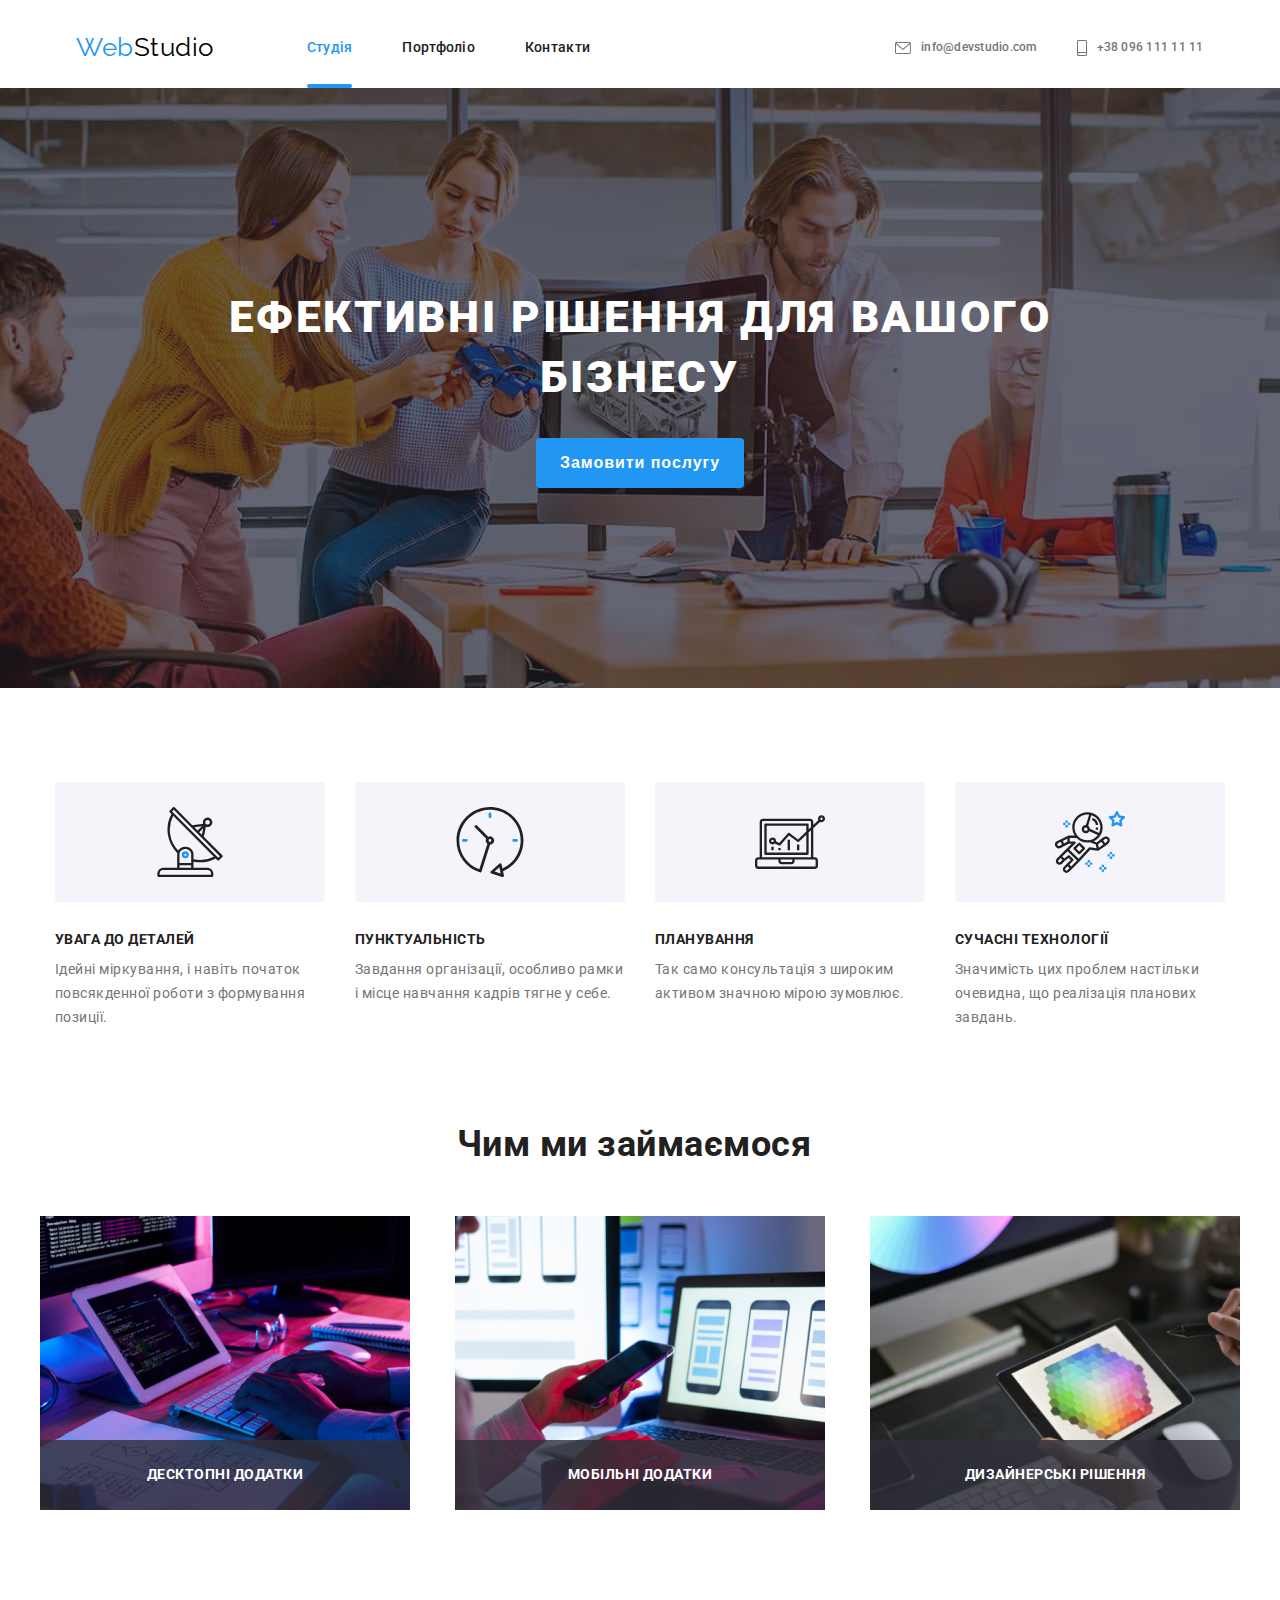
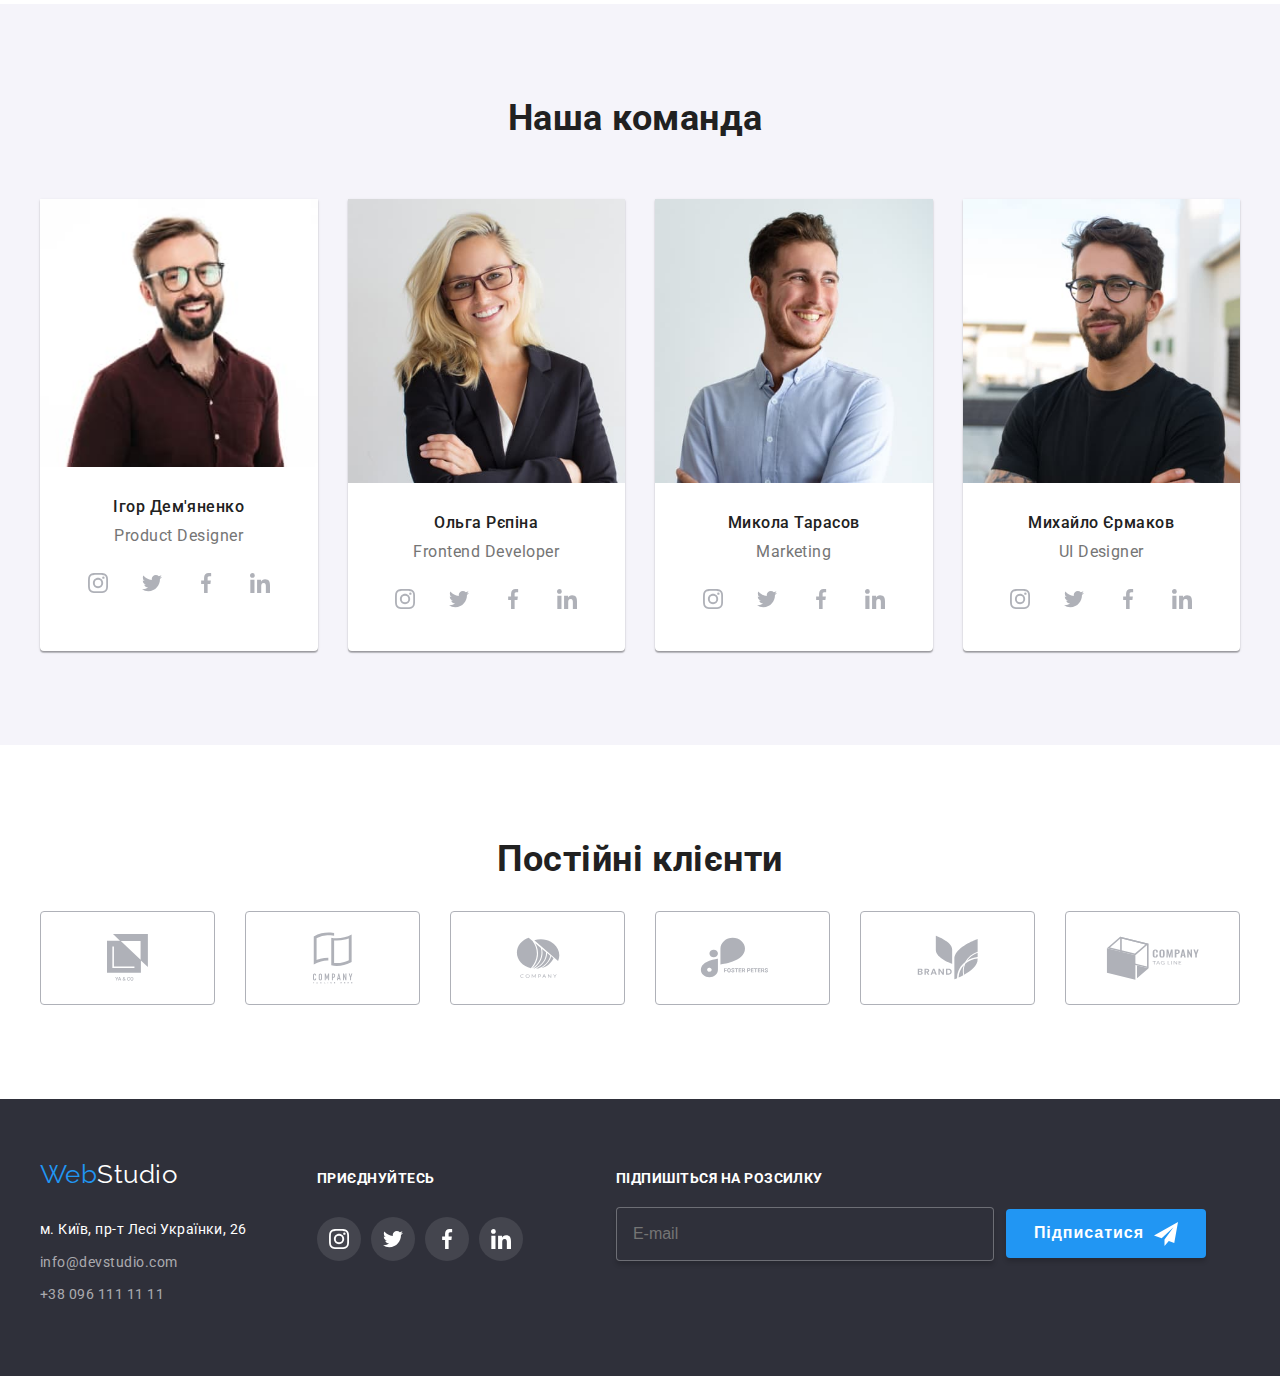
==== commit cbed0ca4: "Update html" ====
--- a/index.html
+++ b/index.html
@@ -4,7 +4,6 @@
     <meta charset="UTF-8" />
     <meta name="viewport" content="width=device-width, initial-scale=1.0" />
     <meta http-equiv="X-UA-Compatible" content="IE=edge" />
-    <meta name="viewport" content="width=device-width, initial-scale=1.0" />
     <title>Web Studio</title>
     <link rel="preconnect" href="https://fonts.googleapis.com" />
     <link rel="preconnect" href="https://fonts.gstatic.com" crossorigin />
--- a/css/main.min.css
+++ b/css/main.min.css
@@ -1 +1 @@
-body{max-width:1600px;margin-right:auto;margin-left:auto;color:var(--font-color);background-color:var(--main-color);font-family:Roboto,sans-serif;letter-spacing:.03em}.marker{list-style:none}img{width:100%;height:auto}.main{border-top:1px solid #ececec}.section{padding-top:94px;padding-bottom:94px}h1,h2,h3,h4,h5,h6,ul,p{margin-top:0;margin-bottom:0;padding:0}:root{--header-color: #000000;--font-color: #212121;--text-color: #757575;--main-color: #ffffff;--logo-color: #2196f3;--footer-color: #2f303a}.container{width:100%;padding:0 15px;margin-left:auto;margin-right:auto}@media screen and (min-width: 480px){.container{width:480px}}@media screen and (min-width: 768px){.container{width:768px}}@media screen and (min-width: 1200px){.container{width:1200px}}@-webkit-keyframes slidein{0%{transform:scale(1)}50%{transform:scale(0.95)}100%{transform:scale(1)}}@keyframes slidein{0%{transform:scale(1)}50%{transform:scale(0.95)}100%{transform:scale(1)}}.header,.header-list{position:relative;display:flex;align-items:center}@media screen and (min-width: 768px){.header,.header-list{justify-content:space-between}}@media screen and (min-width: 1200px){.header,.header-list{justify-content:center;align-items:center}}@media screen and (max-width: 767px){.header-list{display:none}}@media screen and (min-width: 1200px){.header-list{margin-left:93px}}.header-list .header-item+.header-item{margin-left:50px}.header-item{position:relative}@media screen and (max-width: 767px){.header-address{display:none}}@media screen and (min-width: 1200px){.header-address{margin-left:305px}}.header-link{display:block;padding-top:32px;padding-bottom:32px;text-decoration:none;font-weight:500;font-size:14px;line-height:1.14;letter-spacing:.02em;cursor:pointer;color:var(--font-color);transition:250ms cubic-bezier(0.4, 0, 0.2, 1)}.header-link:hover,.header-link:focus{color:var(--logo-color);transition:250ms cubic-bezier(0.4, 0, 0.2, 1)}.mobile-button-open{margin-left:auto;background-color:rgba(0,0,0,0);border:0}@media screen and (min-width: 767px){.mobile-button-open{display:none}}.mobile-button-open:focus,.mobile-button-open:hover{fill:#2196f3}.mobile-button-close{position:absolute;top:3%;right:3%;background-color:rgba(0,0,0,0);fill:#212121;border:0}.mobile-button-close:focus,.mobile-button-close:hover{fill:#2196f3}.mobile-menu{opacity:1;position:fixed;width:100vw;height:100%;top:0;left:0;right:0;padding-right:83px;padding-left:40px;padding-top:48px;padding-bottom:48px;background-color:#fff;transform:translateY(0%);transition:250ms linear}@media screen and (min-width: 768px){.mobile-menu{display:none}}.mobile-menu .container{display:block;height:100%;padding:0}.mobile-menu-box{display:flex;flex-direction:column;justify-content:space-between;height:100%}.mobile-item:not(:last-child){margin-bottom:32px}.mobile-link{font-style:normal;font-weight:500;font-size:40px;line-height:1.17;letter-spacing:.02em;color:#212121;text-decoration:none}.mobile-link:focus,.mobile-link:hover{color:#2196f3}.mobile-address{margin-bottom:64px}.mobile-contacts-list:not(:last-child){margin-bottom:32px}.mobile-tel-link,.mobile-email-link{text-decoration:none;font-style:normal;font-weight:500;font-size:34px;line-height:.85;letter-spacing:.02em;color:#2196f3}.mobile-email-link{font-size:24px;line-height:1.16;color:#757575}.mobile-soc-list{display:flex;position:relative}.mobile-soc-item{font-style:normal;font-weight:500;font-size:18px;line-height:1.22;letter-spacing:.02em;color:#2196f3}.mobile-soc-item:not(:last-child){margin-right:20px}.mobile-soc-item:not(:last-child):after{content:"";transform:rotate(90deg);position:absolute;bottom:52%;height:1px;width:20px;background-color:rgba(33,33,33,.2)}.current{color:var(--logo-color)}@media screen and (min-width: 768px){.current::after{content:"";position:absolute;width:100%;height:4px;bottom:0px;right:0;background-color:var(--logo-color);border-radius:2px}}.is-hidden{opacity:0;visibility:hidden;pointer-events:none;transition:250ms linear;transform:translateY(-100%)}.logo{padding-top:24px;padding-bottom:25px;color:var(--header-color);text-decoration:none;font-family:Raleway;font-size:26px;line-height:1.19}.logo-span{color:var(--logo-color)}.footer{background-color:var(--footer-color);padding-top:60px;padding-bottom:60px}@media screen and (min-width: 1199px){.footer .container{display:flex;align-items:baseline}}@media screen and (min-width: 768px)and (max-width: 1199px){.footer-tablet-box{display:flex;justify-content:space-around;align-items:baseline}}@media screen and (min-width: 1200px){.footer-tablet-box{display:flex;align-items:baseline}}.footer-logo{display:flex;margin-bottom:28px;color:var(--main-color);text-decoration:none;font-family:Raleway;font-size:26px;line-height:1.19}@media screen and (max-width: 1199px){.footer-logo{justify-content:center}}@media screen and (max-width: 1199px){.social{display:flex;flex-direction:column;align-items:center;margin-bottom:60px}}.social-title{margin-bottom:30px;font-weight:700;font-size:14px;line-height:1.14;text-transform:uppercase;color:var(--main-color)}@media screen and (max-width: 1199px){.social-title{margin-bottom:20px}}.social-list{display:flex;justify-content:center;align-items:center}.social-items{width:44px;height:44px}.social-items:not(:last-child){margin-right:10px}.social-link{display:flex;justify-content:center;align-items:center;width:100%;height:100%;fill:var(--main-color);border-radius:50%;background-color:rgba(255,255,255,.1);transition:250ms cubic-bezier(0.4, 0, 0.2, 1)}.social-link:hover{background-color:var(--logo-color);transition:250ms cubic-bezier(0.4, 0, 0.2, 1)}@media screen and (max-width: 1199px){.address{margin-bottom:30px}}@media screen and (min-width: 1200px){.address{margin-right:70px}}@media screen and (max-width: 1199px){.address-list{display:flex;flex-direction:column;align-items:center}}.address-map,.address-link{display:flex;font-style:normal;text-decoration:none;font-weight:400;font-size:14px;line-height:1.7;margin-bottom:9px;color:var(--main-color);transition:250ms cubic-bezier(0.4, 0, 0.2, 1)}.address-map:hover,.address-link:hover,.address-map:focus,.address-link:focus{color:var(--logo-color);transition:250ms cubic-bezier(0.4, 0, 0.2, 1)}.address-link{color:rgba(255,255,255,.6)}@media screen and (max-width: 1199px){.form{display:flex;flex-direction:column;align-items:center}}@media screen and (min-width: 1200px){.form{margin-left:93px}}@media screen and (min-width: 1200px){.form-box{display:flex;flex-direction:row}}.form-box{display:flex;align-items:center;width:100%}@media screen and (max-width: 1199px){.form-box{flex-direction:column;justify-content:baseline;align-items:center}}.footer-label{display:inline-block;font-style:normal;font-weight:700;font-size:14px;line-height:1.14;text-transform:uppercase;margin-bottom:20px;color:var(--main-color)}.footer-input{display:inline-block;height:50px;width:100%;padding-left:16px;font-style:normal;font-weight:400;font-size:16px;line-height:.8;border:1px solid rgba(255,255,255,.3);box-shadow:0px 4px 4px rgba(0,0,0,.15);border-radius:4px;background-color:var(--footer-color);color:rgba(255,255,255,.6)}@media screen and (max-width: 767px){.footer-input{margin-bottom:20px}}@media screen and (min-width: 768px)and (max-width: 1199px){.footer-input{width:450px;margin-bottom:20px}}@media screen and (min-width: 1200px){.footer-input{width:358px;margin-right:12px}}.footer-form-btn{display:flex;align-items:center;gap:10px;padding:10px 28px;font-style:normal;font-weight:700;font-size:16px;line-height:1.8;letter-spacing:.06em;box-shadow:0px 4px 4px rgba(0,0,0,.15);border-radius:4px;border:0;background-color:var(--logo-color);color:var(--main-color);fill:var(--main-color);transition:250ms cubic-bezier(0.4, 0, 0.2, 1);cursor:pointer}.footer-form-btn:hover,.footer-form-btn:focus{background-color:var(--main-color);color:var(--header-color);fill:var(--header-color);-webkit-animation-name:slidein;animation-name:slidein;-webkit-animation-duration:2000ms;animation-duration:2000ms;-webkit-animation-iteration-count:infinite;animation-iteration-count:infinite;transition:250ms cubic-bezier(0.4, 0, 0.2, 1)}.backdrop{position:fixed;width:100%;height:100%;top:0;left:0;background-color:rgba(0,0,0,.2);opacity:1;transition:250ms cubic-bezier(0.4, 0, 0.2, 1)}.backdrop.is-hidden .modal{transform:translate(-50%, -50%) translateY(250px);transition:500ms}.backdrop.is-hidden{opacity:0;visibility:hidden;pointer-events:none}.modal{position:absolute;width:450px;height:auto;padding:40px;top:50%;left:50%;transform:translate(-50%, -50%);transition:500ms;background-color:var(--main-color);box-shadow:0px 1px 3px rgba(0,0,0,.12),0px 1px 1px rgba(0,0,0,.14),0px 2px 1px rgba(0,0,0,.2);border-radius:4px;display:flex;flex-direction:column}@media screen and (min-width: 768px){.modal{width:450px}}@media screen and (min-width: 1200px){.modal{width:528px}}.modal-title{margin-bottom:20px;font-style:normal;font-weight:700;font-size:20px;line-height:1.15;text-align:center;color:var(--font-color)}.modal-label{display:inline-block;font-style:normal;font-weight:400;font-size:12px;line-height:1.16;letter-spacing:.01em;margin-bottom:4px;color:var(--text-color)}.modal-input{width:100%;height:40px;margin-bottom:10px;padding-left:42px;font-size:14px;font-style:normal;font-weight:400;border:1px solid rgba(33,33,33,.2);border-radius:4px;transition:250ms cubic-bezier(0.4, 0, 0.2, 1);outline:rgba(0,0,0,0)}.modal-input:focus{border-color:var(--logo-color);transition:250ms cubic-bezier(0.4, 0, 0.2, 1)}.modal-input:focus+.modal-icon{fill:var(--logo-color);transition:250ms cubic-bezier(0.4, 0, 0.2, 1)}.modal-input-box{position:relative;width:100%}.modal-icon{left:0;top:5%;position:absolute;margin-left:12px;transform:translateY(50%)}.modal-link{width:100%;margin-left:7px;font-size:12px;line-height:1.16;letter-spacing:.01em;text-decoration:none;color:var(--logo-color)}.modal-link::after{position:absolute;content:"";background-color:var(--logo-color);width:95%;height:1px;bottom:5%;left:5%}.modal-checkbox{position:absolute;width:1px;height:1px;margin:-1px;border:0;padding:0;white-space:nowrap;-webkit-clip-path:inset(100%);clip-path:inset(100%);clip:rect(0 0 0 0);overflow:hidden}.modal-checkbox:checked+.modal-checkbox-label>span{border:none;background-color:var(--logo-color)}.modal-checkbox:checked+.modal-checkbox-label>span svg{fill:var(--main-color);transition:250ms}.modal-checkbox-label{display:flex;justify-content:center;font-size:12px;color:var(--text-color);margin-bottom:30px}.modal-checkbox-icon{display:flex;justify-content:center;align-items:center;width:16px;height:15px;margin-right:7px;border:2px solid var(--font-color);border-radius:2px}.modal-checkbox-icon svg{fill:rgba(0,0,0,0)}.modal-btn{position:relative;overflow:hidden;display:block;margin:0 auto;padding:10px 52px;font-style:normal;font-weight:700;font-size:16px;line-height:1.8;letter-spacing:.06em;box-shadow:0px 4px 4px rgba(0,0,0,.15);border-radius:4px;border:0;background-color:var(--logo-color);color:var(--main-color);transition:250ms cubic-bezier(0.4, 0, 0.2, 1);cursor:pointer}.modal-btn:focus,.modal-btn:hover{background-color:var(--main-color);color:var(--header-color);transition:250ms cubic-bezier(0.4, 0, 0.2, 1)}.modal-textarea{display:inline-block;height:120px;width:100%;padding:12px 16px;resize:none;margin-bottom:20px;font-size:14px;border:1px solid rgba(33,33,33,.2);transition:250ms cubic-bezier(0.4, 0, 0.2, 1);border-radius:4px;outline:rgba(0,0,0,0)}.modal-textarea:focus{border-color:var(--logo-color);transition:250ms cubic-bezier(0.4, 0, 0.2, 1)}.modal-close{display:flex;justify-content:center;align-items:center;position:absolute;top:10px;right:10px;width:30px;height:30px;border:1px solid rgba(0,0,0,.1);border-radius:50%;background-color:rgba(0,0,0,0);transition:250ms cubic-bezier(0.4, 0, 0.2, 1);cursor:pointer}.modal-close:hover{fill:var(--logo-color);transition:250ms cubic-bezier(0.4, 0, 0.2, 1)}textarea::-moz-placeholder{font-style:normal;font-weight:400;font-size:12px;line-height:1.6;letter-spacing:.01em;color:rgba(117,117,117,.5)}textarea:-ms-input-placeholder{font-style:normal;font-weight:400;font-size:12px;line-height:1.6;letter-spacing:.01em;color:rgba(117,117,117,.5)}textarea::placeholder{font-style:normal;font-weight:400;font-size:12px;line-height:1.6;letter-spacing:.01em;color:rgba(117,117,117,.5)}.checkbox-underline{position:relative}.contacts{display:flex}@media screen and (min-width: 768px){.contacts{flex-direction:column;gap:10px}}@media screen and (min-width: 768px)and (min-width: 1200px){.contacts{align-items:center;flex-direction:row;justify-content:center;align-items:center;gap:40px}}.contacts-link{display:flex;align-items:center;color:var(--text-color);font-style:normal;text-decoration:none;font-weight:500;font-size:12px;line-height:1.14;letter-spacing:.02em;transition:250ms cubic-bezier(0.4, 0, 0.2, 1)}.contacts-link:hover,.contacts-link:focus{color:var(--logo-color);transition:250ms cubic-bezier(0.4, 0, 0.2, 1)}@media screen and (min-width: 1200px){.contacts-link{padding:32px 0px}}.contacts-icon{margin-right:10px;fill:currentColor}.hero{background-image:linear-gradient(rgba(47, 48, 58, 0.4), rgba(47, 48, 58, 0.4)),url("../images/hero_mobile.jpg");background-repeat:no-repeat;background-size:cover;background-position:center;background-color:var(--footer-color);text-align:center;padding-bottom:200px}.hero-title{color:var(--main-color);font-weight:900;font-size:26px;line-height:1.36;letter-spacing:.06em;text-transform:uppercase;width:100%;margin-left:auto;margin-right:auto;margin-bottom:30px;padding-top:200px}@media screen and (min-width: 768px){.hero-title{width:60%}}@media screen and (min-width: 1200px){.hero-title{width:70%;font-size:44px}}.hero-btn{padding:10px 24px;color:var(--main-color);background-color:var(--logo-color);border:0;border-radius:4px;font-weight:700;font-size:16px;line-height:1.9;letter-spacing:.06em;transition:250ms cubic-bezier(0.4, 0, 0.2, 1)}.hero-btn:hover,.hero-btn:focus{color:var(--font-color);background-color:var(--main-color);cursor:pointer}@media(min-device-pixel-ratio: 2),(-webkit-min-device-pixel-ratio: 2),(min-resolution: 192dpi),(min-resolution: 2dppx){.hero{background-image:linear-gradient(rgba(47, 48, 58, 0.4), rgba(47, 48, 58, 0.4)),url(../images/hero_mobile2x.jpg)}}@media screen and (min-width: 768px){.hero{background-image:linear-gradient(rgba(47, 48, 58, 0.4), rgba(47, 48, 58, 0.4)),url(../images/hero_tablet.jpg)}}@media screen and (min-width: 768px)and (min-width: 768px)and (min-device-pixel-ratio: 2),screen and (min-width: 768px)and (min-width: 768px)and (-webkit-min-device-pixel-ratio: 2),screen and (min-width: 768px)and (min-width: 768px)and (min-resolution: 192dpi),screen and (min-width: 768px)and (min-width: 768px)and (min-resolution: 2dppx){.hero{background-image:linear-gradient(rgba(47, 48, 58, 0.4), rgba(47, 48, 58, 0.4)),url(../images/hero_tablet2x.jpg)}}@media screen and (min-width: 1200px){.hero{background-image:linear-gradient(rgba(47, 48, 58, 0.4), rgba(47, 48, 58, 0.4)),url(../images/hero_desktop.jpg)}}@media screen and (min-width: 1200px)and (min-width: 1200px)and (min-device-pixel-ratio: 2),screen and (min-width: 1200px)and (min-width: 1200px)and (-webkit-min-device-pixel-ratio: 2),screen and (min-width: 1200px)and (min-width: 1200px)and (min-resolution: 192dpi),screen and (min-width: 1200px)and (min-width: 1200px)and (min-resolution: 2dppx){.hero{background-image:linear-gradient(rgba(47, 48, 58, 0.4), rgba(47, 48, 58, 0.4)),url(../images/hero_desktop2x.jpg)}}.features{padding-top:60px;padding-bottom:60px}@media screen and (min-width: 1200px){.features{padding-top:94px;padding-bottom:94px}}.features-list{display:flex;flex-wrap:wrap}@media screen and (min-width: 768px){.features-list{flex-wrap:wrap;justify-content:center;margin:-15px}}@media screen and (min-width: 1200px){.features-list{flex-wrap:nowrap}}@media screen and (min-width: 768px){.features-item{width:calc((100% - 60px)/2);margin:15px}}@media screen and (min-width: 1200px){.features-item{width:270px}}.features-image{display:flex;justify-content:center;align-items:center;height:120px;margin-bottom:30px;fill:currentColor;background-color:#f5f4fa;border-radius:4px}.features-title{margin-bottom:10px;font-size:14px;line-height:1.14;text-transform:uppercase}@media screen and (max-width: 767px){.features-title{text-align:center}}.features-text{color:var(--text-color);font-size:14px;line-height:1.71}.features-hidden{position:absolute;width:1px;height:1px;margin:-1px;border:0;padding:0;white-space:nowrap;-webkit-clip-path:inset(100%);clip-path:inset(100%);clip:rect(0 0 0 0);overflow:hidden}.activity{display:flex;justify-content:space-between}.activity-section{padding-bottom:94px}@media screen and (max-width: 1199px){.activity-section{display:none}}.activity-title{width:366px;margin-right:auto;margin-left:auto;margin-bottom:50px;font-size:36px;line-height:1.16}.activity-box{position:relative;display:flex;justify-content:center}.activity-box-text{font-weight:700;font-size:14px;line-height:1.14;text-align:center;text-transform:uppercase;position:absolute;bottom:0;padding-top:27px;padding-bottom:27px;width:100%;color:var(--main-color);background-color:rgba(47,48,58,.8)}.team-title{width:264px;margin-right:auto;margin-left:auto;margin-bottom:30px;color:var(--font-color);font-size:36px;line-height:1.16}@media screen and (min-width: 768px){.team-title{margin-bottom:60px}}.team{padding-top:60px;padding-bottom:60px;background-color:#f5f4fa}@media screen and (min-width: 1200px){.team{padding-top:94px;padding-bottom:94px}}@media screen and (min-width: 768px){.team-list{display:flex;flex-wrap:wrap;justify-content:center;margin:-15px}}@media screen and (min-width: 1200px){.team-list{flex-wrap:nowrap}}.team-item{padding-bottom:30px;margin-bottom:30px;background-color:var(--main-color);box-shadow:0px 1px 3px rgba(0,0,0,.12),0px 1px 1px rgba(0,0,0,.14),0px 2px 1px rgba(0,0,0,.2);border-radius:0px 0px 4px 4px}@media screen and (min-width: 768px){.team-item{width:calc((100% - 60px)/2);margin:15px}}.team-role{text-align:center;margin-bottom:16px;color:var(--text-color);line-height:1.19}.team-member{margin-top:30px;margin-bottom:10px;text-align:center;color:var(--font-color);font-weight:500;font-size:16px;line-height:1.19}.team-soc-list,.team-soc-link{display:flex;justify-content:center;align-items:center}.team-soc-link{border-radius:50%;width:100%;height:100%;fill:#afb1b8;transition:250ms cubic-bezier(0.4, 0, 0.2, 1)}.team-soc-link:hover{background-color:var(--logo-color);fill:var(--main-color);transition:250ms cubic-bezier(0.4, 0, 0.2, 1)}.team-soc-items{width:44px;height:44px}.team-soc-items:not(:last-child){margin-right:10px}.client-title{text-align:center;margin-bottom:30px;font-size:36px;line-height:1.16}.client{padding-bottom:60px;padding-top:60px}@media screen and (min-width: 1200px){.client{padding-top:94px;padding-bottom:94px}}.client-list{display:flex;justify-content:center;align-items:center;flex-wrap:wrap;margin:-15px}@media screen and (min-width: 1200px){.client-list{flex-wrap:nowrap}}.client .client-item{display:flex;justify-content:center;width:calc((100% - 60px)/2);margin:15px;height:92px;border:1px solid #afb1b8;border-radius:4px;transition:250ms cubic-bezier(0.4, 0, 0.2, 1)}@media screen and (min-width: 768px){.client .client-item{width:calc((100% - 90px)/3)}}.client .client-item:focus,.client .client-item:hover .client-link{fill:var(--logo-color);transition:250ms cubic-bezier(0.4, 0, 0.2, 1)}.client .client-item:focus,.client .client-item:hover{border-color:var(--logo-color);transition:250ms cubic-bezier(0.4, 0, 0.2, 1)}.client-link{display:flex;align-items:center;fill:#afb1b8;transition:250ms cubic-bezier(0.4, 0, 0.2, 1)}.title-hidden{position:absolute;width:1px;height:1px;margin:-1px;border:0;padding:0;white-space:nowrap;-webkit-clip-path:inset(100%);clip-path:inset(100%);clip:rect(0 0 0 0);overflow:hidden}.buttons{display:flex;margin-bottom:50px;width:569px;margin-right:auto;margin-left:auto}.buttons-list:not(:last-child){margin-right:8px}.buttons-link{padding:6px 22px;border-radius:4px;color:var(--font-color);background-color:#f5f4fa;border:0;cursor:pointer;height:38px;line-height:1.62px;font-weight:500;text-align:center;transition:250ms cubic-bezier(0.4, 0, 0.2, 1)}.buttons-link:hover,.buttons-link:focus{color:var(--main-color);background-color:var(--logo-color);box-shadow:0px 3px 1px rgba(0,0,0,.1),0px 1px 2px rgba(0,0,0,.08),0px 2px 2px rgba(0,0,0,.12);transition:250ms cubic-bezier(0.4, 0, 0.2, 1)}.portfolio{display:flex;flex-wrap:wrap;justify-content:space-around;gap:30px}.portfolio-list{width:370px;padding-bottom:20px;background:var(--main-color);outline:1px solid #eee;outline-offset:-1px;transition:250ms cubic-bezier(0.4, 0, 0.2, 1)}.portfolio-list:hover{box-shadow:0px 1px 1px rgba(0,0,0,.12),0px 4px 4px rgba(0,0,0,.06),1px 4px 6px rgba(0,0,0,.16);transition:250ms cubic-bezier(0.4, 0, 0.2, 1)}.portfolio-list:hover .portfolio-overlay-text{transform:translateY(0)}.portfolio-overlay{position:relative;overflow:hidden}.portfolio-overlay-text{position:absolute;top:0;width:100%;height:100%;padding:63px 24px;font-style:normal;font-weight:400;font-size:18px;line-height:1.5;transform:translateY(100%);transition:250ms cubic-bezier(0.4, 0, 0.2, 1);color:var(--main-color);background-color:rgba(33,150,243,.9)}.portfolio-title{padding-top:20px;padding-left:24px;margin-bottom:4px;font-size:18px;line-height:2;letter-spacing:.06em}.portfolio-text{color:var(--text-color);line-height:1.9;padding-left:24px}/*# sourceMappingURL=main.min.css.map */+body{max-width:1600px;margin-right:auto;margin-left:auto;color:var(--font-color);background-color:var(--main-color);font-family:Roboto,sans-serif;letter-spacing:.03em}.marker{list-style:none}img{display:block;width:100%;height:auto}.main{border-top:1px solid #ececec}.section{padding-top:94px;padding-bottom:94px}h1,h2,h3,h4,h5,h6,ul,p{margin-top:0;margin-bottom:0;padding:0}:root{--header-color: #000000;--font-color: #212121;--text-color: #757575;--main-color: #ffffff;--logo-color: #2196f3;--footer-color: #2f303a}.container{width:100%;padding:0 15px;margin-left:auto;margin-right:auto}@media screen and (min-width: 480px){.container{width:480px}}@media screen and (min-width: 768px){.container{width:768px}}@media screen and (min-width: 1200px){.container{width:1200px}}@-webkit-keyframes slidein{0%{transform:scale(1)}50%{transform:scale(0.95)}100%{transform:scale(1)}}@keyframes slidein{0%{transform:scale(1)}50%{transform:scale(0.95)}100%{transform:scale(1)}}.header,.header-list{position:relative;display:flex;align-items:center}@media screen and (min-width: 768px){.header,.header-list{justify-content:space-between}}@media screen and (min-width: 1200px){.header,.header-list{justify-content:center;align-items:center}}@media screen and (max-width: 767px){.header-list{display:none}}@media screen and (min-width: 1200px){.header-list{margin-left:93px}}.header-list .header-item+.header-item{margin-left:50px}.header-item{position:relative}@media screen and (max-width: 767px){.header-address{display:none}}@media screen and (min-width: 1200px){.header-address{margin-left:305px}}.header-link{display:block;padding-top:32px;padding-bottom:32px;text-decoration:none;font-weight:500;font-size:14px;line-height:1.14;letter-spacing:.02em;cursor:pointer;color:var(--font-color);transition:250ms cubic-bezier(0.4, 0, 0.2, 1)}.header-link:hover,.header-link:focus{color:var(--logo-color);transition:250ms cubic-bezier(0.4, 0, 0.2, 1)}.mobile-button-open{margin-left:auto;background-color:rgba(0,0,0,0);border:0}@media screen and (min-width: 767px){.mobile-button-open{display:none}}.mobile-button-open:focus,.mobile-button-open:hover{fill:#2196f3}.mobile-button-close{position:absolute;top:3%;right:3%;background-color:rgba(0,0,0,0);fill:#212121;border:0}.mobile-button-close:focus,.mobile-button-close:hover{fill:#2196f3}.mobile-menu{z-index:1;opacity:1;position:fixed;width:100vw;height:100%;top:0;left:0;right:0;padding-right:83px;padding-left:40px;padding-top:48px;padding-bottom:48px;background-color:#fff;transform:translateY(0%);transition:250ms linear}@media screen and (min-width: 768px){.mobile-menu{display:none}}.mobile-menu .container{display:block;height:100%;padding:0}.mobile-menu-box{display:flex;flex-direction:column;justify-content:space-between;height:100%}.mobile-item:not(:last-child){margin-bottom:32px}.mobile-link{font-style:normal;font-weight:500;font-size:40px;line-height:1.17;letter-spacing:.02em;color:#212121;text-decoration:none}.mobile-link:focus,.mobile-link:hover{color:#2196f3}.mobile-address{margin-bottom:64px}.mobile-contacts-list:not(:last-child){margin-bottom:32px}.mobile-tel-link,.mobile-email-link{text-decoration:none;font-style:normal;font-weight:500;font-size:34px;line-height:.85;letter-spacing:.02em;color:#2196f3}.mobile-email-link{font-size:24px;line-height:1.16;color:#757575}.mobile-soc-list{display:flex;position:relative}.mobile-soc-item{font-style:normal;font-weight:500;font-size:18px;line-height:1.22;letter-spacing:.02em;color:#2196f3}.mobile-soc-item:not(:last-child){margin-right:20px}.mobile-soc-item:not(:last-child):after{content:"";transform:rotate(90deg);position:absolute;bottom:52%;height:1px;width:20px;background-color:rgba(33,33,33,.2)}.current{color:var(--logo-color)}@media screen and (min-width: 768px){.current::after{content:"";position:absolute;width:100%;height:4px;bottom:0px;right:0;background-color:var(--logo-color);border-radius:2px}}.is-hidden{opacity:0;visibility:hidden;pointer-events:none;transition:250ms linear;transform:translateY(-100%)}.logo{padding-top:24px;padding-bottom:25px;color:var(--header-color);text-decoration:none;font-family:Raleway;font-size:26px;line-height:1.19}.logo-span{color:var(--logo-color)}.footer{background-color:var(--footer-color);padding-top:60px;padding-bottom:60px}@media screen and (min-width: 1199px){.footer .container{display:flex;align-items:baseline}}@media screen and (min-width: 768px)and (max-width: 1199px){.footer-tablet-box{display:flex;justify-content:space-around;align-items:baseline}}@media screen and (min-width: 1200px){.footer-tablet-box{display:flex;align-items:baseline}}.footer-logo{display:flex;margin-bottom:28px;color:var(--main-color);text-decoration:none;font-family:Raleway;font-size:26px;line-height:1.19}@media screen and (max-width: 1199px){.footer-logo{justify-content:center}}@media screen and (max-width: 1199px){.social{display:flex;flex-direction:column;align-items:center;margin-bottom:60px}}.social-title{margin-bottom:30px;font-weight:700;font-size:14px;line-height:1.14;text-transform:uppercase;color:var(--main-color)}@media screen and (max-width: 1199px){.social-title{margin-bottom:20px}}.social-list{display:flex;justify-content:center;align-items:center}.social-items{width:44px;height:44px}.social-items:not(:last-child){margin-right:10px}.social-link{display:flex;justify-content:center;align-items:center;width:100%;height:100%;fill:var(--main-color);border-radius:50%;background-color:rgba(255,255,255,.1);transition:250ms cubic-bezier(0.4, 0, 0.2, 1)}.social-link:hover{background-color:var(--logo-color);transition:250ms cubic-bezier(0.4, 0, 0.2, 1)}@media screen and (max-width: 1199px){.address{margin-bottom:30px}}@media screen and (min-width: 1200px){.address{margin-right:70px}}@media screen and (max-width: 1199px){.address-list{display:flex;flex-direction:column;align-items:center}}.address-map,.address-link{display:flex;font-style:normal;text-decoration:none;font-weight:400;font-size:14px;line-height:1.7;margin-bottom:9px;color:var(--main-color);transition:250ms cubic-bezier(0.4, 0, 0.2, 1)}.address-map:hover,.address-link:hover,.address-map:focus,.address-link:focus{color:var(--logo-color);transition:250ms cubic-bezier(0.4, 0, 0.2, 1)}.address-link{color:rgba(255,255,255,.6)}@media screen and (max-width: 1199px){.form{display:flex;flex-direction:column;align-items:center}}@media screen and (min-width: 1200px){.form{margin-left:93px}}@media screen and (min-width: 1200px){.form-box{display:flex;flex-direction:row}}.form-box{display:flex;align-items:center;width:100%}@media screen and (max-width: 1199px){.form-box{flex-direction:column;justify-content:baseline;align-items:center}}.footer-label{display:inline-block;font-style:normal;font-weight:700;font-size:14px;line-height:1.14;text-transform:uppercase;margin-bottom:20px;color:var(--main-color)}.footer-input{display:inline-block;height:50px;width:100%;padding-left:16px;font-style:normal;font-weight:400;font-size:16px;line-height:.8;border:1px solid rgba(255,255,255,.3);box-shadow:0px 4px 4px rgba(0,0,0,.15);border-radius:4px;background-color:var(--footer-color);color:rgba(255,255,255,.6)}@media screen and (max-width: 767px){.footer-input{margin-bottom:20px}}@media screen and (min-width: 768px)and (max-width: 1199px){.footer-input{width:450px;margin-bottom:20px}}@media screen and (min-width: 1200px){.footer-input{width:358px;margin-right:12px}}.footer-form-btn{display:flex;align-items:center;gap:10px;padding:10px 28px;font-style:normal;font-weight:700;font-size:16px;line-height:1.8;letter-spacing:.06em;box-shadow:0px 4px 4px rgba(0,0,0,.15);border-radius:4px;border:0;background-color:var(--logo-color);color:var(--main-color);fill:var(--main-color);transition:250ms cubic-bezier(0.4, 0, 0.2, 1);cursor:pointer}.footer-form-btn:hover,.footer-form-btn:focus{background-color:var(--main-color);color:var(--header-color);fill:var(--header-color);-webkit-animation-name:slidein;animation-name:slidein;-webkit-animation-duration:2000ms;animation-duration:2000ms;-webkit-animation-iteration-count:infinite;animation-iteration-count:infinite;transition:250ms cubic-bezier(0.4, 0, 0.2, 1)}.backdrop{position:fixed;width:100%;height:100%;top:0;left:0;background-color:rgba(0,0,0,.2);opacity:1;transition:250ms cubic-bezier(0.4, 0, 0.2, 1)}.backdrop.is-hidden .modal{transform:translate(-50%, -50%) translateY(250px);transition:500ms}.backdrop.is-hidden{opacity:0;visibility:hidden;pointer-events:none}.modal{position:absolute;width:450px;height:auto;padding:40px;top:50%;left:50%;transform:translate(-50%, -50%);transition:500ms;background-color:var(--main-color);box-shadow:0px 1px 3px rgba(0,0,0,.12),0px 1px 1px rgba(0,0,0,.14),0px 2px 1px rgba(0,0,0,.2);border-radius:4px;display:flex;flex-direction:column}@media screen and (min-width: 768px){.modal{width:450px}}@media screen and (min-width: 1200px){.modal{width:528px}}.modal-title{margin-bottom:20px;font-style:normal;font-weight:700;font-size:20px;line-height:1.15;text-align:center;color:var(--font-color)}.modal-label{display:inline-block;font-style:normal;font-weight:400;font-size:12px;line-height:1.16;letter-spacing:.01em;margin-bottom:4px;color:var(--text-color)}.modal-input{width:100%;height:40px;margin-bottom:10px;padding-left:42px;font-size:14px;font-style:normal;font-weight:400;border:1px solid rgba(33,33,33,.2);border-radius:4px;transition:250ms cubic-bezier(0.4, 0, 0.2, 1);outline:rgba(0,0,0,0)}.modal-input:focus{border-color:var(--logo-color);transition:250ms cubic-bezier(0.4, 0, 0.2, 1)}.modal-input:focus+.modal-icon{fill:var(--logo-color);transition:250ms cubic-bezier(0.4, 0, 0.2, 1)}.modal-input-box{position:relative;width:100%}.modal-icon{left:0;top:5%;position:absolute;margin-left:12px;transform:translateY(50%)}.modal-link{width:100%;margin-left:7px;font-size:12px;line-height:1.16;letter-spacing:.01em;text-decoration:none;color:var(--logo-color)}.modal-link::after{position:absolute;content:"";background-color:var(--logo-color);width:95%;height:1px;bottom:5%;left:5%}.modal-checkbox{position:absolute;width:1px;height:1px;margin:-1px;border:0;padding:0;white-space:nowrap;-webkit-clip-path:inset(100%);clip-path:inset(100%);clip:rect(0 0 0 0);overflow:hidden}.modal-checkbox:checked+.modal-checkbox-label>span{border:none;background-color:var(--logo-color)}.modal-checkbox:checked+.modal-checkbox-label>span svg{fill:var(--main-color);transition:250ms}.modal-checkbox-label{display:flex;justify-content:center;font-size:12px;color:var(--text-color);margin-bottom:30px}.modal-checkbox-icon{display:flex;justify-content:center;align-items:center;width:16px;height:15px;margin-right:7px;border:2px solid var(--font-color);border-radius:2px}.modal-checkbox-icon svg{fill:rgba(0,0,0,0)}.modal-btn{position:relative;overflow:hidden;display:block;margin:0 auto;padding:10px 52px;font-style:normal;font-weight:700;font-size:16px;line-height:1.8;letter-spacing:.06em;box-shadow:0px 4px 4px rgba(0,0,0,.15);border-radius:4px;border:0;background-color:var(--logo-color);color:var(--main-color);transition:250ms cubic-bezier(0.4, 0, 0.2, 1);cursor:pointer}.modal-btn:focus,.modal-btn:hover{background-color:var(--main-color);color:var(--header-color);transition:250ms cubic-bezier(0.4, 0, 0.2, 1)}.modal-textarea{display:inline-block;height:120px;width:100%;padding:12px 16px;resize:none;margin-bottom:20px;font-size:14px;border:1px solid rgba(33,33,33,.2);transition:250ms cubic-bezier(0.4, 0, 0.2, 1);border-radius:4px;outline:rgba(0,0,0,0)}.modal-textarea:focus{border-color:var(--logo-color);transition:250ms cubic-bezier(0.4, 0, 0.2, 1)}.modal-close{display:flex;justify-content:center;align-items:center;position:absolute;top:10px;right:10px;width:30px;height:30px;border:1px solid rgba(0,0,0,.1);border-radius:50%;background-color:rgba(0,0,0,0);transition:250ms cubic-bezier(0.4, 0, 0.2, 1);cursor:pointer}.modal-close:hover{fill:var(--logo-color);transition:250ms cubic-bezier(0.4, 0, 0.2, 1)}textarea::-moz-placeholder{font-style:normal;font-weight:400;font-size:12px;line-height:1.6;letter-spacing:.01em;color:rgba(117,117,117,.5)}textarea:-ms-input-placeholder{font-style:normal;font-weight:400;font-size:12px;line-height:1.6;letter-spacing:.01em;color:rgba(117,117,117,.5)}textarea::placeholder{font-style:normal;font-weight:400;font-size:12px;line-height:1.6;letter-spacing:.01em;color:rgba(117,117,117,.5)}.checkbox-underline{position:relative}.contacts{display:flex}@media screen and (min-width: 768px){.contacts{flex-direction:column;gap:10px}}@media screen and (min-width: 768px)and (min-width: 1200px){.contacts{align-items:center;flex-direction:row;justify-content:center;align-items:center;gap:40px}}.contacts-link{display:flex;align-items:center;color:var(--text-color);font-style:normal;text-decoration:none;font-weight:500;font-size:12px;line-height:1.14;letter-spacing:.02em;transition:250ms cubic-bezier(0.4, 0, 0.2, 1)}.contacts-link:hover,.contacts-link:focus{color:var(--logo-color);transition:250ms cubic-bezier(0.4, 0, 0.2, 1)}@media screen and (min-width: 1200px){.contacts-link{padding:32px 0px}}.contacts-icon{margin-right:10px;fill:currentColor}.hero{background-image:linear-gradient(rgba(47, 48, 58, 0.4), rgba(47, 48, 58, 0.4)),url("../images/hero_mobile.jpg");background-repeat:no-repeat;background-size:cover;background-position:center;background-color:var(--footer-color);text-align:center;padding:118px 0}@media screen and (min-width: 1200px){.hero{padding:200px 0}}.hero-title{color:var(--main-color);font-weight:900;font-size:26px;line-height:1.36;letter-spacing:.06em;text-transform:uppercase;width:100%;margin-left:auto;margin-right:auto;margin-bottom:30px}@media screen and (min-width: 768px){.hero-title{width:60%}}@media screen and (min-width: 1200px){.hero-title{width:70%;font-size:44px}}.hero-btn{padding:10px 24px;color:var(--main-color);background-color:var(--logo-color);border:0;border-radius:4px;font-weight:700;font-size:16px;line-height:1.9;letter-spacing:.06em;transition:250ms cubic-bezier(0.4, 0, 0.2, 1)}.hero-btn:hover,.hero-btn:focus{color:var(--font-color);background-color:var(--main-color);cursor:pointer}@media(min-device-pixel-ratio: 2),(-webkit-min-device-pixel-ratio: 2),(min-resolution: 192dpi),(min-resolution: 2dppx){.hero{background-image:linear-gradient(rgba(47, 48, 58, 0.4), rgba(47, 48, 58, 0.4)),url(../images/hero_mobile2x.jpg)}}@media screen and (min-width: 768px){.hero{background-image:linear-gradient(rgba(47, 48, 58, 0.4), rgba(47, 48, 58, 0.4)),url(../images/hero_tablet.jpg)}}@media screen and (min-width: 768px)and (min-width: 768px)and (min-device-pixel-ratio: 2),screen and (min-width: 768px)and (min-width: 768px)and (-webkit-min-device-pixel-ratio: 2),screen and (min-width: 768px)and (min-width: 768px)and (min-resolution: 192dpi),screen and (min-width: 768px)and (min-width: 768px)and (min-resolution: 2dppx){.hero{background-image:linear-gradient(rgba(47, 48, 58, 0.4), rgba(47, 48, 58, 0.4)),url(../images/hero_tablet2x.jpg)}}@media screen and (min-width: 1200px){.hero{background-image:linear-gradient(rgba(47, 48, 58, 0.4), rgba(47, 48, 58, 0.4)),url(../images/hero_desktop.jpg)}}@media screen and (min-width: 1200px)and (min-width: 1200px)and (min-device-pixel-ratio: 2),screen and (min-width: 1200px)and (min-width: 1200px)and (-webkit-min-device-pixel-ratio: 2),screen and (min-width: 1200px)and (min-width: 1200px)and (min-resolution: 192dpi),screen and (min-width: 1200px)and (min-width: 1200px)and (min-resolution: 2dppx){.hero{background-image:linear-gradient(rgba(47, 48, 58, 0.4), rgba(47, 48, 58, 0.4)),url(../images/hero_desktop2x.jpg)}}.features{padding-top:60px;padding-bottom:60px}@media screen and (min-width: 1200px){.features{padding-top:94px;padding-bottom:94px}}.features-list{display:flex;flex-wrap:wrap}@media screen and (min-width: 768px){.features-list{flex-wrap:wrap;justify-content:center;margin:-15px}}@media screen and (min-width: 1200px){.features-list{flex-wrap:nowrap}}@media screen and (min-width: 768px){.features-item{width:calc((100% - 60px)/2);margin:15px}}@media screen and (min-width: 1200px){.features-item{width:270px}}.features-image{display:flex;justify-content:center;align-items:center;height:120px;margin-bottom:30px;fill:currentColor;background-color:#f5f4fa;border-radius:4px}.features-title{margin-bottom:10px;font-size:14px;line-height:1.14;text-transform:uppercase}@media screen and (max-width: 767px){.features-title{text-align:center}}.features-text{color:var(--text-color);font-size:14px;line-height:1.71}.features-hidden{position:absolute;width:1px;height:1px;margin:-1px;border:0;padding:0;white-space:nowrap;-webkit-clip-path:inset(100%);clip-path:inset(100%);clip:rect(0 0 0 0);overflow:hidden}.activity{display:flex;justify-content:space-between}.activity-section{padding-bottom:94px}@media screen and (max-width: 1199px){.activity-section{display:none}}.activity-title{width:366px;margin-right:auto;margin-left:auto;margin-bottom:50px;font-size:36px;line-height:1.16}.activity-box{position:relative;display:flex;justify-content:center}.activity-box-text{font-weight:700;font-size:14px;line-height:1.14;text-align:center;text-transform:uppercase;position:absolute;bottom:0;padding-top:27px;padding-bottom:27px;width:100%;color:var(--main-color);background-color:rgba(47,48,58,.8)}.team-title{width:264px;margin-right:auto;margin-left:auto;margin-bottom:30px;color:var(--font-color);font-size:36px;line-height:1.16}@media screen and (min-width: 768px){.team-title{margin-bottom:60px}}.team{padding-top:60px;padding-bottom:60px;background-color:#f5f4fa}@media screen and (min-width: 1200px){.team{padding-top:94px;padding-bottom:94px}}@media screen and (min-width: 768px){.team-list{display:flex;flex-wrap:wrap;justify-content:center;margin:-15px}}@media screen and (min-width: 1200px){.team-list{flex-wrap:nowrap}}.team-item{padding-bottom:30px;margin-bottom:30px;background-color:var(--main-color);box-shadow:0px 1px 3px rgba(0,0,0,.12),0px 1px 1px rgba(0,0,0,.14),0px 2px 1px rgba(0,0,0,.2);border-radius:0px 0px 4px 4px}@media screen and (min-width: 768px){.team-item{width:calc((100% - 60px)/2);margin:15px}}.team-role{text-align:center;margin-bottom:16px;color:var(--text-color);line-height:1.19}.team-member{margin-top:30px;margin-bottom:10px;text-align:center;color:var(--font-color);font-weight:500;font-size:16px;line-height:1.19}.team-soc-list,.team-soc-link{display:flex;justify-content:center;align-items:center}.team-soc-link{border-radius:50%;width:100%;height:100%;fill:#afb1b8;transition:250ms cubic-bezier(0.4, 0, 0.2, 1)}.team-soc-link:hover{background-color:var(--logo-color);fill:var(--main-color);transition:250ms cubic-bezier(0.4, 0, 0.2, 1)}.team-soc-items{width:44px;height:44px}.team-soc-items:not(:last-child){margin-right:10px}.client-title{text-align:center;margin-bottom:30px;font-size:36px;line-height:1.16}.client{padding-bottom:60px;padding-top:60px}@media screen and (min-width: 1200px){.client{padding-top:94px;padding-bottom:94px}}.client-list{display:flex;justify-content:center;align-items:center;flex-wrap:wrap;margin:-15px}@media screen and (min-width: 1200px){.client-list{flex-wrap:nowrap}}.client .client-item{display:flex;justify-content:center;width:calc((100% - 60px)/2);margin:15px;height:92px;border:1px solid #afb1b8;border-radius:4px;transition:250ms cubic-bezier(0.4, 0, 0.2, 1)}@media screen and (min-width: 768px){.client .client-item{width:calc((100% - 90px)/3)}}.client .client-item:focus,.client .client-item:hover .client-link{fill:var(--logo-color);transition:250ms cubic-bezier(0.4, 0, 0.2, 1)}.client .client-item:focus,.client .client-item:hover{border-color:var(--logo-color);transition:250ms cubic-bezier(0.4, 0, 0.2, 1)}.client-link{display:flex;align-items:center;fill:#afb1b8;transition:250ms cubic-bezier(0.4, 0, 0.2, 1)}.title-hidden{position:absolute;width:1px;height:1px;margin:-1px;border:0;padding:0;white-space:nowrap;-webkit-clip-path:inset(100%);clip-path:inset(100%);clip:rect(0 0 0 0);overflow:hidden}.buttons{display:flex;flex-wrap:wrap;margin-bottom:50px}@media screen and (min-width: 768px){.buttons{justify-content:center}}.buttons-list:not(:last-child){margin-right:8px}@media screen and (max-width: 767px){.buttons-list:not(:last-child){margin-bottom:15px}}.buttons-box{display:flex}@media screen and (max-width: 767px){.buttons-box{display:flex;width:100%}}@media screen and (min-width: 768px){.buttons-box{margin-right:8px}}.buttons-link{padding:6px 22px;border-radius:4px;color:var(--font-color);background-color:#f5f4fa;border:0;cursor:pointer;height:38px;line-height:1.62px;font-weight:500;text-align:center;transition:250ms cubic-bezier(0.4, 0, 0.2, 1)}.buttons-link:hover,.buttons-link:focus{color:var(--main-color);background-color:var(--logo-color);box-shadow:0px 3px 1px rgba(0,0,0,.1),0px 1px 2px rgba(0,0,0,.08),0px 2px 2px rgba(0,0,0,.12);transition:250ms cubic-bezier(0.4, 0, 0.2, 1)}.portfolio-section{padding:60px 0}@media screen and (min-width: 1200px){.portfolio-section{padding:94px 0}}.portfolio{display:flex;flex-wrap:wrap;gap:30px}.portfolio-list{padding-bottom:20px;background:var(--main-color);outline:1px solid #eee;outline-offset:-1px;transition:250ms cubic-bezier(0.4, 0, 0.2, 1)}@media screen and (min-width: 768px){.portfolio-list{width:calc((100% - 30px)/2)}}@media screen and (min-width: 1200px){.portfolio-list{width:calc((100% - 60px)/3)}}.portfolio-list:hover{box-shadow:0px 1px 1px rgba(0,0,0,.12),0px 4px 4px rgba(0,0,0,.06),1px 4px 6px rgba(0,0,0,.16);transition:250ms cubic-bezier(0.4, 0, 0.2, 1)}.portfolio-list:hover .portfolio-overlay-text{transform:translateY(0)}.portfolio-overlay{position:relative;overflow:hidden}.portfolio-overlay-text{position:absolute;top:0;width:100%;height:100%;padding:63px 24px;font-style:normal;font-weight:400;font-size:18px;line-height:1.5;transform:translateY(100%);transition:250ms cubic-bezier(0.4, 0, 0.2, 1);color:var(--main-color);background-color:rgba(33,150,243,.9)}.portfolio-title{padding-top:20px;padding-left:24px;margin-bottom:4px;font-size:18px;line-height:2;letter-spacing:.06em}.portfolio-text{color:var(--text-color);line-height:1.9;padding-left:24px}/*# sourceMappingURL=main.min.css.map */